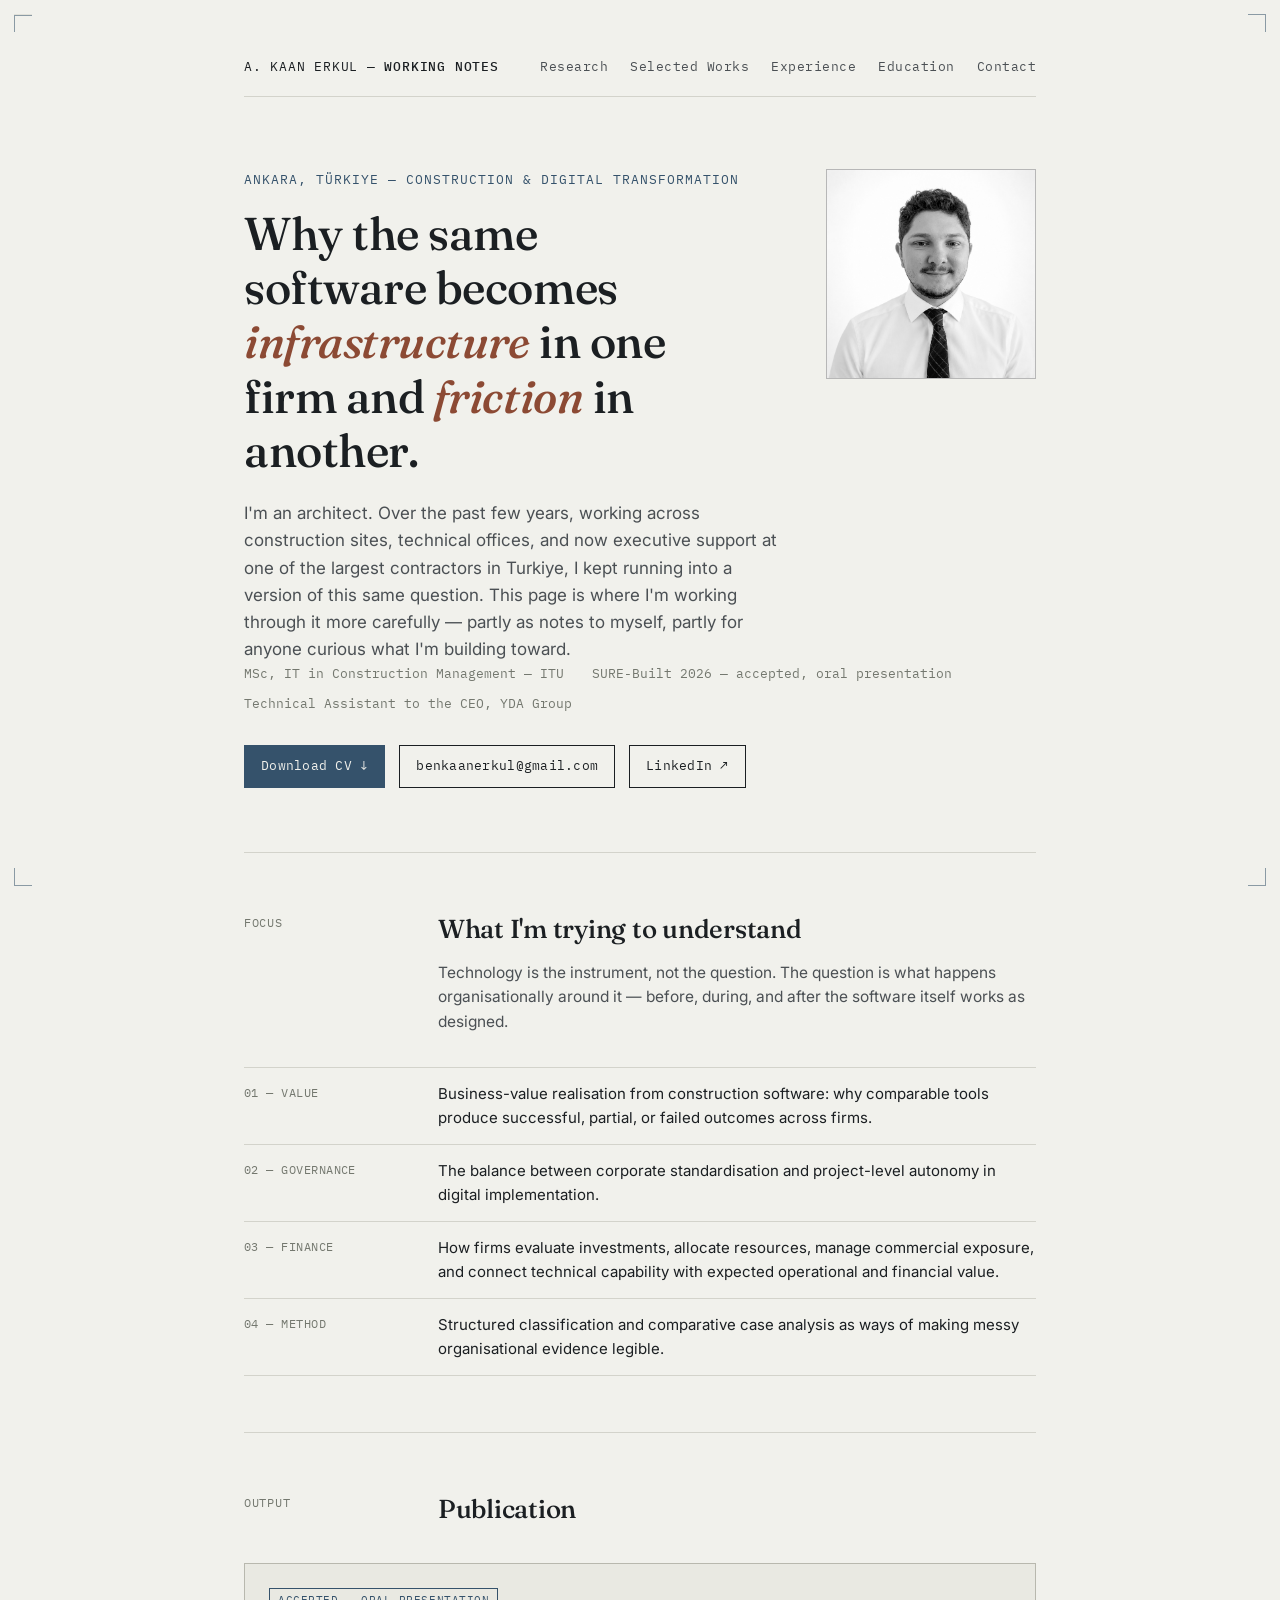
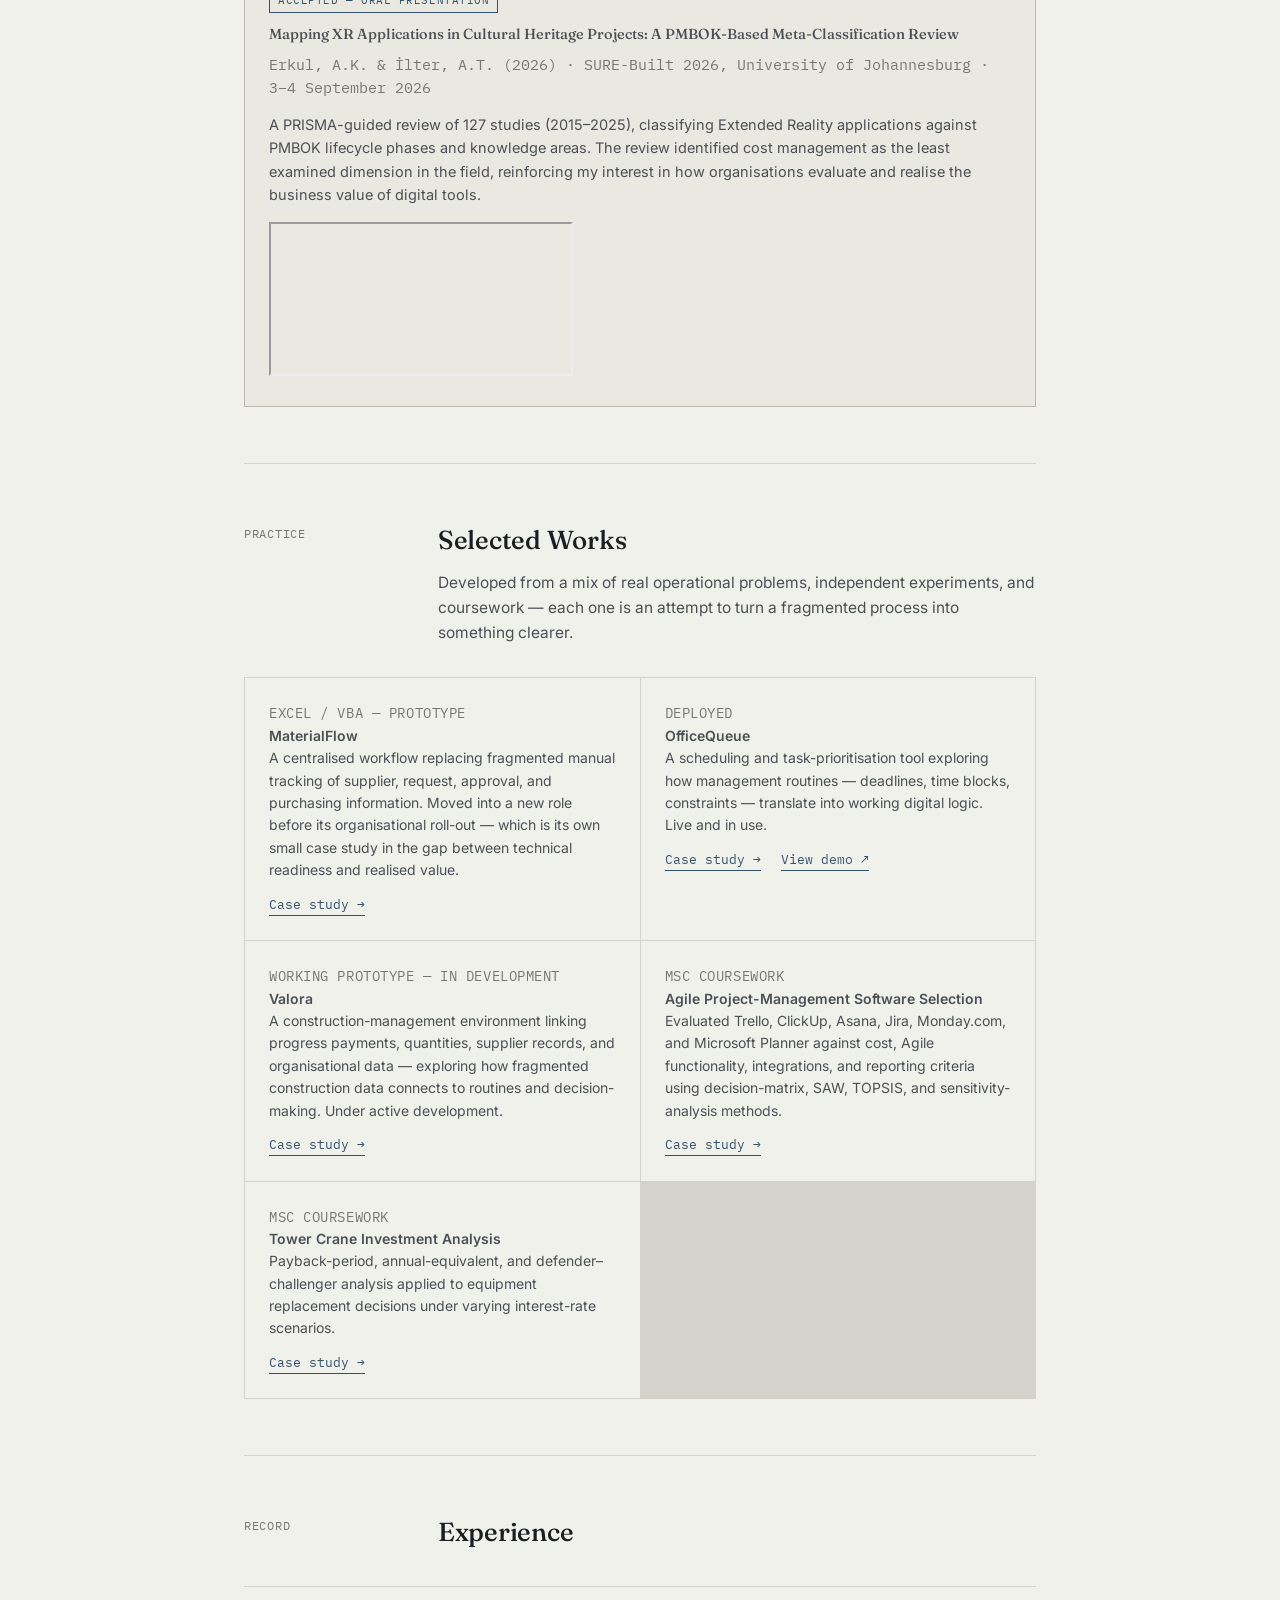
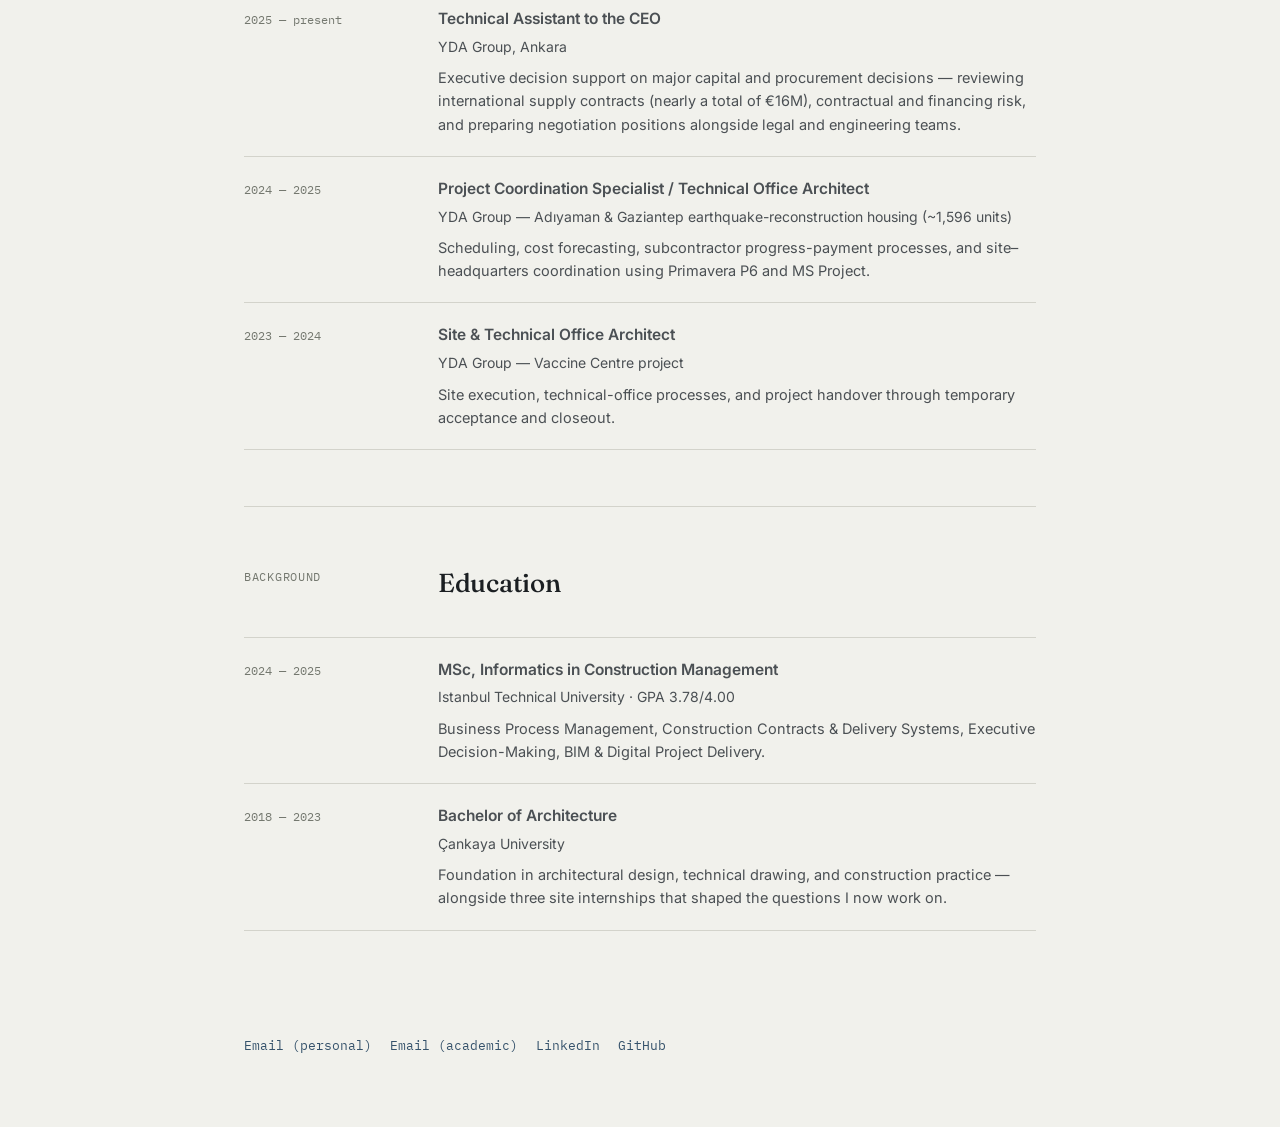
==== index.html @ caf98614 "Embed SURE-Built presentation video" ====
<!DOCTYPE html>
<html lang="en">
<head>
<meta charset="UTF-8">
<meta name="viewport" content="width=device-width, initial-scale=1.0">
<title>Alp Kaan Erkul — Construction Systems, Research &amp; Digital Work</title>
<meta name="description" content="Architect and construction-management professional exploring how digital tools become embedded in organisational practice and create business value.">
<link rel="preconnect" href="https://fonts.googleapis.com">
<link rel="preconnect" href="https://fonts.gstatic.com" crossorigin>
<link href="https://fonts.googleapis.com/css2?family=Fraunces:opsz,wght@9..144,400;9..144,500;9..144,600&family=Inter:wght@400;500;600&family=IBM+Plex+Mono:wght@400;500&display=swap" rel="stylesheet">
<link rel="stylesheet" href="style.css">
</head>
<body>

<div class="reg tl" aria-hidden="true"></div>
<div class="reg tr" aria-hidden="true"></div>
<div class="reg bl" aria-hidden="true"></div>
<div class="reg br" aria-hidden="true"></div>

<div class="sheet">

  <header class="masthead">
    <div class="masthead-row">
      <div class="wordmark">A. KAAN ERKUL <strong>— WORKING NOTES</strong></div>
      <nav class="top-nav" aria-label="Section navigation">
        <a href="#research">Research</a>
        <a href="#work">Selected Works</a>
        <a href="#experience">Experience</a>
        <a href="#education">Education</a>
        <a href="#contact">Contact</a>
      </nav>
    </div>
  </header>

  <section class="hero" aria-label="Introduction">
    <div class="hero-grid">
      <div class="hero-text">
        <p class="eyebrow">Ankara, Türkiye — Construction &amp; Digital Transformation</p>
        <h1 class="thesis">Why the same software becomes <em>infrastructure</em> in one firm and <em>friction</em> in another.</h1>
        <p class="lede">
          I'm an architect. Over the past few years, working across construction sites, technical offices, and
          now executive support at one of the largest contractors in Turkiye, I kept running into a version of this same question. This
          page is where I'm working through it more carefully — partly as notes to myself, partly for anyone
          curious what I'm building toward.
        </p>
      </div>
      <figure class="hero-portrait">
        <img src="profile.jpg" alt="Alp Kaan Erkul" width="240" height="240">
      </figure>
    </div>
    <div class="hero-meta">
      <span>MSc, IT in Construction Management — ITU</span>
      <span>SURE-Built 2026 — accepted, oral presentation</span>
      <span>Technical Assistant to the CEO, YDA Group</span>
    </div>
    <div class="cta-row">
      <a class="btn primary" href="Erkul_AlpKaan_CV.pdf">Download CV ↓</a>
      <a class="btn" href="mailto:benkaanerkul@gmail.com" data-copy-email title="Click to copy email address">benkaanerkul@gmail.com</a>
      <a class="btn" href="https://www.linkedin.com/in/alpkaanerkul/" target="_blank" rel="noopener">LinkedIn ↗</a>
    </div>
  </section>

  <section id="research" aria-labelledby="research-h">
    <div class="section-head">
      <p class="section-label">Focus</p>
      <div>
        <h2 class="section-title" id="research-h">What I'm trying to understand</h2>
        <p class="section-intro">
          Technology is the instrument, not the question. The question is what happens organisationally
          around it — before, during, and after the software itself works as designed.
        </p>
      </div>
    </div>

    <ul class="interest-list">
      <li><span class="tag">01 — VALUE</span><span>Business-value realisation from construction software: why comparable tools produce successful, partial, or failed outcomes across firms.</span></li>
      <li><span class="tag">02 — GOVERNANCE</span><span>The balance between corporate standardisation and project-level autonomy in digital implementation.</span></li>
      <li><span class="tag">03 — FINANCE</span><span>How firms evaluate investments, allocate resources, manage commercial exposure, and connect technical capability with expected operational and financial value.</span></li>
      <li><span class="tag">04 — METHOD</span><span>Structured classification and comparative case analysis as ways of making messy organisational evidence legible.</span></li>
    </ul>
  </section>

  <section id="publications" aria-labelledby="pub-h">
    <div class="section-head">
      <p class="section-label">Output</p>
      <div>
        <h2 class="section-title" id="pub-h">Publication</h2>
      </div>
    </div>
    <div class="pub">
      <span class="pub-status">Accepted — oral presentation</span>
      <p class="pub-title">Mapping XR Applications in Cultural Heritage Projects: A PMBOK-Based Meta-Classification Review</p>
      <p class="pub-meta">Erkul, A.K. &amp; İlter, A.T. (2026) · SURE-Built 2026, University of Johannesburg · 3–4 September 2026</p>
      <p>
        A PRISMA-guided review of 127 studies (2015–2025), classifying Extended Reality applications against
        PMBOK lifecycle phases and knowledge areas. The review identified cost management as the least examined
        dimension in the field, reinforcing my interest in how organisations evaluate and realise the business
        value of digital tools.
      </p>
      <div class="presentation-video">
        <iframe
          src="https://www.youtube-nocookie.com/embed/f1YjAgT5O9Y"
          title="SURE-Built 2026 presentation"
          loading="lazy"
          referrerpolicy="strict-origin-when-cross-origin"
          allow="accelerometer; autoplay; clipboard-write; encrypted-media; gyroscope; picture-in-picture; web-share"
          allowfullscreen>
        </iframe>
      </div>
    </div>
  </section>

  <section id="work" aria-labelledby="work-h">
    <div class="section-head">
      <p class="section-label">Practice</p>
      <div>
        <h2 class="section-title" id="work-h">Selected Works</h2>
        <p class="section-intro">
          Developed from a mix of real operational problems, independent experiments, and coursework —
          each one is an attempt to turn a fragmented process into something clearer.
        </p>
      </div>
    </div>

    <div class="proj-grid">
      <div class="proj">
        <p class="proj-tag">Excel / VBA — prototype</p>
        <p class="proj-title">MaterialFlow</p>
        <p>A centralised workflow replacing fragmented manual tracking of supplier, request, approval, and
          purchasing information. Moved into a new role before its organisational roll-out — which is its own
          small case study in the gap between technical readiness and realised value.</p>
        <a class="proj-link" href="projects/materialflow.html">Case study &rarr;</a>
      </div>
      <div class="proj">
        <p class="proj-tag">Deployed</p>
        <p class="proj-title">OfficeQueue</p>
        <p>A scheduling and task-prioritisation tool exploring how management routines — deadlines, time
          blocks, constraints — translate into working digital logic. Live and in use.</p>
        <a class="proj-link" href="projects/officequeue.html">Case study &rarr;</a>
        <a class="proj-link" href="https://office-queue.vercel.app/demo" target="_blank" rel="noopener" style="margin-left:16px;">View demo ↗</a>
      </div>
      <div class="proj">
        <p class="proj-tag">Working prototype — in development</p>
        <p class="proj-title">Valora</p>
        <p>A construction-management environment linking progress payments, quantities, supplier records, and
          organisational data — exploring how fragmented construction data connects to routines and
          decision-making. Under active development.</p>
        <a class="proj-link" href="projects/valora.html">Case study &rarr;</a>
      </div>
      <div class="proj">
        <p class="proj-tag">MSc Coursework</p>
        <p class="proj-title">Agile Project-Management Software Selection</p>
        <p>Evaluated Trello, ClickUp, Asana, Jira, Monday.com, and Microsoft Planner against cost, Agile
          functionality, integrations, and reporting criteria using decision-matrix, SAW, TOPSIS, and
          sensitivity-analysis methods.</p>
        <a class="proj-link" href="projects/agile-software-selection.html">Case study &rarr;</a>
      </div>
      <div class="proj">
        <p class="proj-tag">MSc Coursework</p>
        <p class="proj-title">Tower Crane Investment Analysis</p>
        <p>Payback-period, annual-equivalent, and defender–challenger analysis applied to equipment
          replacement decisions under varying interest-rate scenarios.</p>
        <a class="proj-link" href="projects/tower-crane-investment.html">Case study &rarr;</a>
      </div>
    </div>
  </section>

  <section id="experience" aria-labelledby="exp-h">
    <div class="section-head">
      <p class="section-label">Record</p>
      <div>
        <h2 class="section-title" id="exp-h">Experience</h2>
      </div>
    </div>

    <div class="tl">
      <div class="tl-item">
        <div class="tl-date">2025 — present</div>
        <div>
          <p class="tl-role">Technical Assistant to the CEO</p>
          <p class="tl-org">YDA Group, Ankara</p>
          <p class="tl-desc">Executive decision support on major capital and procurement decisions — reviewing
            international supply contracts (nearly a total of €16M), contractual and financing risk, and preparing
            negotiation positions alongside legal and engineering teams.</p>
        </div>
      </div>
      <div class="tl-item">
        <div class="tl-date">2024 — 2025</div>
        <div>
          <p class="tl-role">Project Coordination Specialist / Technical Office Architect</p>
          <p class="tl-org">YDA Group — Adıyaman &amp; Gaziantep earthquake-reconstruction housing (~1,596 units)</p>
          <p class="tl-desc">Scheduling, cost forecasting, subcontractor progress-payment processes, and
            site–headquarters coordination using Primavera P6 and MS Project.</p>
        </div>
      </div>
      <div class="tl-item">
        <div class="tl-date">2023 — 2024</div>
        <div>
          <p class="tl-role">Site &amp; Technical Office Architect</p>
          <p class="tl-org">YDA Group — Vaccine Centre project</p>
          <p class="tl-desc">Site execution, technical-office processes, and project handover through temporary
            acceptance and closeout.</p>
        </div>
      </div>
    </div>
  </section>

  <section id="education" aria-labelledby="edu-h">
    <div class="section-head">
      <p class="section-label">Background</p>
      <div>
        <h2 class="section-title" id="edu-h">Education</h2>
      </div>
    </div>

    <div class="tl">
      <div class="tl-item">
        <div class="tl-date">2024 — 2025</div>
        <div>
          <p class="tl-role">MSc, Informatics in Construction Management</p>
          <p class="tl-org">Istanbul Technical University · GPA 3.78/4.00</p>
          <p class="tl-desc">Business Process Management, Construction Contracts &amp; Delivery Systems,
            Executive Decision-Making, BIM &amp; Digital Project Delivery.</p>
        </div>
      </div>
      <div class="tl-item">
        <div class="tl-date">2018 — 2023</div>
        <div>
          <p class="tl-role">Bachelor of Architecture</p>
          <p class="tl-org">Çankaya University</p>
          <p class="tl-desc">Foundation in architectural design, technical drawing, and construction
            practice — alongside three site internships that shaped the questions I now work on.</p>
        </div>
      </div>
    </div>
  </section>

  <footer id="contact">
    <div class="foot-row">
      <div class="foot-links">
        <a href="mailto:benkaanerkul@gmail.com" data-copy-email title="Click to copy email address">Email (personal)</a>
        <a href="mailto:erkul24@itu.edu.tr" data-copy-email title="Click to copy email address">Email (academic)</a>
        <a href="https://www.linkedin.com/in/alpkaanerkul/" target="_blank" rel="noopener">LinkedIn</a>
        <a href="https://github.com/alpkaanerkul" target="_blank" rel="noopener">GitHub</a>
      </div>
    </div>
  </footer>

</div>

<div class="toast" id="emailToast" role="status" aria-live="polite"></div>

<script>
  (function () {
    var toast = document.getElementById('emailToast');
    var hideTimer = null;

    function showToast(message) {
      toast.textContent = message;
      toast.classList.add('show');
      if (hideTimer) clearTimeout(hideTimer);
      hideTimer = setTimeout(function () {
        toast.classList.remove('show');
      }, 2200);
    }

    var links = document.querySelectorAll('a[data-copy-email]');
    links.forEach(function (link) {
      link.addEventListener('click', function (e) {
        var email = link.getAttribute('href').replace(/^mailto:/, '');
        if (navigator.clipboard && window.isSecureContext) {
          e.preventDefault();
          navigator.clipboard.writeText(email).then(function () {
            showToast('Copied — ' + email);
          }).catch(function () {
            window.location.href = link.getAttribute('href');
          });
        }
        // else: let the mailto: link behave normally (older browsers / non-HTTPS contexts)
      });
    });
  })();
</script>

</body>
</html>
---- style.css ----
:root{
    --paper:   #F1F1EC;
    --paper-2: #E9E9E2;
    --ink:     #1B1F22;
    --ink-70:  #4B5054;
    --steel:   #35526B;
    --steel-10: rgba(53,82,107,0.10);
    --rust:    #8C4A34;
    --muted:   #74786F;
    --line:    #D3D3CB;
    --line-strong: #B8B8AE;

    --serif: "Fraunces", Georgia, serif;
    --sans:  "Inter", -apple-system, BlinkMacSystemFont, "Segoe UI", sans-serif;
    --mono:  "IBM Plex Mono", ui-monospace, SFMono-Regular, Menlo, monospace;

    --max: 920px;
    --gutter: clamp(20px, 6vw, 64px);
  }

  *{ box-sizing:border-box; }
  html{ scroll-behavior:smooth; overflow-x:hidden; }
  @media (prefers-reduced-motion: reduce){
    html{ scroll-behavior:auto; }
    *{ animation-duration:0.01ms !important; animation-iteration-count:1 !important; transition-duration:0.01ms !important; }
  }

  body{
    margin:0;
    background:var(--paper);
    color:var(--ink);
    font-family:var(--sans);
    font-size:16px;
    line-height:1.6;
    -webkit-font-smoothing:antialiased;
    overflow-x:hidden;
  }

  a{ color:var(--steel); text-decoration-thickness:1px; text-underline-offset:3px; }
  a:hover{ color:var(--rust); }
  a:focus-visible, button:focus-visible{
    outline:2px solid var(--rust);
    outline-offset:3px;
    border-radius:2px;
  }

  ::selection{ background:var(--steel-10); color:var(--ink); }

  /* ---------- registration marks (signature element) ---------- */
  .reg{
    position:fixed;
    width:18px; height:18px;
    pointer-events:none;
    z-index:40;
    opacity:0.55;
  }
  .reg::before, .reg::after{
    content:"";
    position:absolute;
    background:var(--steel);
  }
  .reg::before{ width:100%; height:1px; top:0; left:0; }
  .reg::after{ width:1px; height:100%; top:0; left:0; }
  .reg.tl{ top:14px; left:14px; }
  .reg.tr{ top:14px; right:14px; }
  .reg.tr::before{ }
  .reg.tr{ transform:scaleX(-1); }
  .reg.bl{ bottom:14px; left:14px; transform:scaleY(-1); }
  .reg.br{ bottom:14px; right:14px; transform:scale(-1,-1); }
  @media (max-width:600px){ .reg{ display:none; } }

  /* ---------- shell ---------- */
  .sheet{
    max-width:var(--max);
    margin:0 auto;
    padding:0 var(--gutter);
  }

  header.masthead{
    padding-top:56px;
    padding-bottom:18px;
    border-bottom:1px solid var(--line);
  }
  .masthead-row{
    display:flex;
    justify-content:space-between;
    align-items:baseline;
    flex-wrap:wrap;
    gap:10px 24px;
  }
  .wordmark{
    font-family:var(--mono);
    font-size:13px;
    letter-spacing:0.06em;
    color:var(--ink);
  }
  .wordmark strong{ font-weight:500; }
  nav.top-nav{
    font-family:var(--mono);
    font-size:12.5px;
    letter-spacing:0.04em;
    display:flex;
    flex-wrap:wrap;
    row-gap:8px;
    gap:22px;
  }
  nav.top-nav a{ color:var(--ink-70); text-decoration:none; }
  nav.top-nav a:hover{ color:var(--rust); }
  @media (max-width:480px){
    .masthead-row{ gap:6px 0; }
    nav.top-nav{ gap:12px; row-gap:6px; font-size:11px; letter-spacing:0.02em; }
    .wordmark{ font-size:11.5px; }
  }
  @media (max-width:360px){
    nav.top-nav{ gap:9px; font-size:10px; }
    .wordmark{ font-size:10.5px; }
  }

  /* ---------- hero ---------- */
  .hero{
    padding:72px 0 64px;
    position:relative;
  }
  .hero-grid{
    display:grid;
    grid-template-columns:1fr auto;
    gap:44px;
    align-items:start;
  }
  .hero-text{ min-width:0; }
  .hero-portrait{
    margin:0;
    flex-shrink:0;
  }
  .hero-portrait img{
    display:block;
    width:210px;
    height:210px;
    object-fit:cover;
    border:1px solid var(--line-strong);
    filter:grayscale(100%);
    transition:filter 0.35s ease;
  }
  .hero-portrait img:hover{ filter:grayscale(0%); }
  @media (max-width:760px){
    .hero-grid{
      grid-template-columns:1fr;
      gap:28px;
    }
    .hero-portrait{ order:-1; }
    .hero-portrait img{ width:120px; height:120px; }
  }
  .eyebrow{
    font-family:var(--mono);
    font-size:12.5px;
    letter-spacing:0.08em;
    text-transform:uppercase;
    color:var(--steel);
    margin:0 0 18px;
  }
  h1.thesis{
    font-family:var(--serif);
    font-weight:500;
    font-size:clamp(30px, 4.4vw, 46px);
    line-height:1.18;
    letter-spacing:-0.01em;
    margin:0 0 22px;
    max-width:15ch;
  }
  .thesis em{
    font-style:italic;
    color:var(--rust);
  }
  .lede{
    font-size:17px;
    color:var(--ink-70);
    max-width:56ch;
    margin:0 0 30px;
  }
  .hero-meta{
    display:flex;
    flex-wrap:wrap;
    gap:10px 28px;
    font-family:var(--mono);
    font-size:12.5px;
    color:var(--muted);
  }
  .hero-meta span{ white-space:nowrap; }

  .cta-row{
    display:flex;
    flex-wrap:wrap;
    gap:14px;
    margin-top:32px;
  }
  .btn{
    font-family:var(--mono);
    font-size:13px;
    letter-spacing:0.02em;
    padding:10px 16px;
    border:1px solid var(--ink);
    color:var(--ink);
    text-decoration:none;
    display:inline-flex;
    align-items:center;
    gap:8px;
    background:transparent;
    transition:background 0.15s ease, color 0.15s ease, border-color 0.15s ease;
  }
  .btn:hover{ background:var(--ink); color:var(--paper); }
  .btn.primary{ background:var(--steel); color:var(--paper); border-color:var(--steel); }
  .btn.primary:hover{ background:var(--rust); border-color:var(--rust); color:var(--paper); }

  /* ---------- section scaffolding ---------- */
  section{
    padding:56px 0;
    border-bottom:1px solid var(--line);
  }
  section:last-of-type{ border-bottom:none; }

  .section-head{
    display:grid;
    grid-template-columns:170px 1fr;
    gap:24px;
    margin-bottom:32px;
  }
  .section-label{
    font-family:var(--mono);
    font-size:12px;
    letter-spacing:0.06em;
    text-transform:uppercase;
    color:var(--muted);
    padding-top:4px;
  }
  .section-title{
    font-family:var(--serif);
    font-weight:500;
    font-size:26px;
    margin:0;
    letter-spacing:-0.01em;
  }
  .section-intro{
    color:var(--ink-70);
    margin:10px 0 0;
    max-width:60ch;
    font-size:15.5px;
  }
  @media (max-width:640px){
    .section-head{ grid-template-columns:1fr; gap:6px; }
  }

  .body-col{
    display:grid;
    grid-template-columns:170px 1fr;
    gap:24px;
  }
  @media (max-width:640px){
    .body-col{ grid-template-columns:1fr; }
  }
  .spec-col{ }
  .content-col{ max-width:62ch; }

  p{ margin:0 0 16px; color:var(--ink-70); }
  p:last-child{ margin-bottom:0; }

  /* ---------- research interests ---------- */
  .interest-list{
    list-style:none;
    margin:0;
    padding:0;
    display:grid;
    gap:0;
    border-top:1px solid var(--line);
  }
  .interest-list li{
    display:grid;
    grid-template-columns:170px 1fr;
    gap:24px;
    padding:14px 0;
    border-bottom:1px solid var(--line);
    font-size:15px;
    color:var(--ink);
  }
  .interest-list li .tag{
    font-family:var(--mono);
    font-size:11.5px;
    color:var(--muted);
    letter-spacing:0.04em;
    padding-top:2px;
  }
  @media (max-width:640px){
    .interest-list li{ grid-template-columns:1fr; gap:4px; }
  }

  /* ---------- publication card ---------- */
  .pub{
    border:1px solid var(--line-strong);
    background:var(--paper-2);
    padding:22px 24px;
  }
  .pub-status{
    display:inline-block;
    font-family:var(--mono);
    font-size:11px;
    letter-spacing:0.05em;
    text-transform:uppercase;
    color:var(--steel);
    border:1px solid var(--steel);
    padding:3px 8px;
    margin-bottom:12px;
  }
  .pub-title{
    font-family:var(--serif);
    font-weight:500;
    font-size:19px;
    margin:0 0 8px;
    line-height:1.35;
  }
  .pub-meta{
    font-family:var(--mono);
    font-size:12px;
    color:var(--muted);
    margin-bottom:14px;
  }
  .pub p{ font-size:14.5px; }

  /* ---------- timeline ---------- */
  .tl{
    border-top:1px solid var(--line);
  }
  .tl-item{
    display:grid;
    grid-template-columns:170px 1fr;
    gap:24px;
    padding:20px 0;
    border-bottom:1px solid var(--line);
  }
  .tl-date{
    font-family:var(--mono);
    font-size:12px;
    color:var(--muted);
    padding-top:3px;
  }
  .tl-role{
    font-weight:600;
    font-size:15.5px;
    margin:0 0 4px;
  }
  .tl-org{
    font-size:14px;
    color:var(--ink-70);
    margin:0 0 8px;
  }
  .tl-desc{ font-size:14.5px; margin:0; }
  @media (max-width:640px){
    .tl-item{ grid-template-columns:1fr; gap:6px; }
  }

  /* ---------- project grid ---------- */
  .proj-grid{
    display:grid;
    grid-template-columns:1fr 1fr;
    gap:1px;
    background:var(--line);
    border:1px solid var(--line);
  }
  @media (max-width:700px){
    .proj-grid{ grid-template-columns:1fr; }
  }
  .proj{
    background:var(--paper);
    padding:24px;
  }
  .proj-tag{
    font-family:var(--mono);
    font-size:11px;
    color:var(--muted);
    letter-spacing:0.04em;
    text-transform:uppercase;
    margin-bottom:10px;
  }
  .proj-title{
    font-weight:600;
    font-size:15.5px;
    margin:0 0 8px;
  }
  .proj p{ font-size:14px; margin-bottom:0; }
  .proj-link{
    display:inline-block;
    margin-top:12px;
    font-family:var(--mono);
    font-size:12.5px;
    color:var(--steel);
    text-decoration:none;
    border-bottom:1px solid var(--steel);
    padding-bottom:1px;
  }
  .proj-link:hover{ color:var(--rust); border-color:var(--rust); }

  /* ---------- footer ---------- */
  footer{
    padding:48px 0 72px;
  }
  .foot-row{
    display:flex;
    justify-content:space-between;
    align-items:flex-end;
    flex-wrap:wrap;
    gap:20px;
  }
  .foot-note{
    font-family:var(--mono);
    font-size:12px;
    color:var(--muted);
    max-width:44ch;
  }
  .foot-links{
    display:flex;
    gap:18px;
    font-family:var(--mono);
    font-size:12.5px;
  }
  .foot-links a{ text-decoration:none; }
  .foot-links a:hover{ text-decoration:underline; }

  /* ---------- copy-email toast ---------- */
  .toast{
    position:fixed;
    left:50%;
    bottom:28px;
    transform:translate(-50%, 12px);
    background:var(--ink);
    color:var(--paper);
    font-family:var(--mono);
    font-size:12.5px;
    letter-spacing:0.02em;
    padding:10px 16px;
    border-radius:2px;
    opacity:0;
    pointer-events:none;
    transition:opacity 0.18s ease, transform 0.18s ease;
    z-index:60;
    white-space:nowrap;
  }
  .toast::before{
    content:"✓ ";
    color:#8FBF9F;
  }
  .toast.show{
    opacity:1;
    transform:translate(-50%, 0);
  }
  @media (max-width:480px){
    .toast{ font-size:11.5px; padding:9px 14px; max-width:88vw; white-space:normal; text-align:center; }
  }

  /* ================= CASE STUDY PAGES ================= */
  .back-link{
    display:inline-flex;
    align-items:center;
    gap:6px;
    font-family:var(--mono);
    font-size:12.5px;
    color:var(--ink-70);
    text-decoration:none;
    margin-bottom:28px;
  }
  .back-link:hover{ color:var(--rust); }

  .case-eyebrow{
    font-family:var(--mono);
    font-size:12.5px;
    letter-spacing:0.08em;
    text-transform:uppercase;
    color:var(--steel);
    margin:0 0 14px;
  }
  h1.case-title{
    font-family:var(--serif);
    font-weight:500;
    font-size:clamp(28px, 4.4vw, 42px);
    line-height:1.16;
    letter-spacing:-0.01em;
    margin:0 0 16px;
    max-width:18ch;
  }
  .case-tagline{
    font-size:17px;
    color:var(--ink-70);
    max-width:58ch;
    margin:0 0 32px;
  }

  .meta-grid{
    display:grid;
    grid-template-columns:repeat(2, minmax(0,1fr));
    gap:0;
    border-top:1px solid var(--line);
    border-left:1px solid var(--line);
    margin-bottom:48px;
  }
  .meta-cell{
    padding:16px 20px;
    border-right:1px solid var(--line);
    border-bottom:1px solid var(--line);
  }
  .meta-cell .k{
    font-family:var(--mono);
    font-size:11px;
    letter-spacing:0.06em;
    text-transform:uppercase;
    color:var(--muted);
    margin:0 0 6px;
  }
  .meta-cell .v{
    font-size:14.5px;
    color:var(--ink);
    margin:0;
    line-height:1.5;
  }
  @media (max-width:640px){
    .meta-grid{ grid-template-columns:1fr; }
  }

  .case-section{
    padding:36px 0;
    border-bottom:1px solid var(--line);
  }
  .case-section:last-of-type{ border-bottom:none; }
  .case-section h2{
    font-family:var(--serif);
    font-weight:500;
    font-size:22px;
    letter-spacing:-0.01em;
    margin:0 0 16px;
  }
  .case-section h3{
    font-family:var(--sans);
    font-weight:600;
    font-size:15.5px;
    margin:22px 0 8px;
  }
  .case-section p{
    color:var(--ink-70);
    font-size:15px;
    max-width:68ch;
    margin:0 0 14px;
  }
  .case-section ul{
    margin:0 0 16px;
    padding-left:20px;
    max-width:66ch;
  }
  .case-section ul li{
    color:var(--ink-70);
    font-size:14.5px;
    margin-bottom:6px;
  }
  .case-num{
    font-family:var(--mono);
    font-size:12px;
    color:var(--muted);
    letter-spacing:0.04em;
  }

  .pull{
    font-family:var(--serif);
    font-style:italic;
    font-size:19px;
    color:var(--ink);
    border-left:2px solid var(--rust);
    padding:2px 0 2px 20px;
    margin:20px 0;
    max-width:56ch;
  }

  .workflow{
    font-family:var(--mono);
    font-size:13px;
    color:var(--ink-70);
    line-height:2.1;
    background:var(--paper-2);
    border:1px solid var(--line-strong);
    padding:20px 24px;
    margin:0 0 16px;
    white-space:pre-wrap;
  }

  .diagram{
    font-family:var(--mono);
    font-size:12.5px;
    color:var(--ink-70);
    line-height:1.7;
    background:var(--paper-2);
    border:1px solid var(--line-strong);
    padding:18px 22px;
    margin:0 0 16px;
    white-space:pre;
    overflow-x:auto;
  }

  .status-box{
    border:1px solid var(--line-strong);
    background:var(--paper-2);
    padding:20px 24px;
    margin-top:8px;
  }
  .status-box .tag{
    display:inline-block;
    font-family:var(--mono);
    font-size:11px;
    letter-spacing:0.05em;
    text-transform:uppercase;
    color:var(--steel);
    border:1px solid var(--steel);
    padding:3px 8px;
    margin-bottom:12px;
  }

  .case-nav{
    display:flex;
    justify-content:space-between;
    align-items:center;
    padding:40px 0 0;
    margin-top:8px;
  }
  .case-nav a{
    font-family:var(--mono);
    font-size:12.5px;
    color:var(--ink-70);
    text-decoration:none;
  }
  .case-nav a:hover{ color:var(--rust); }
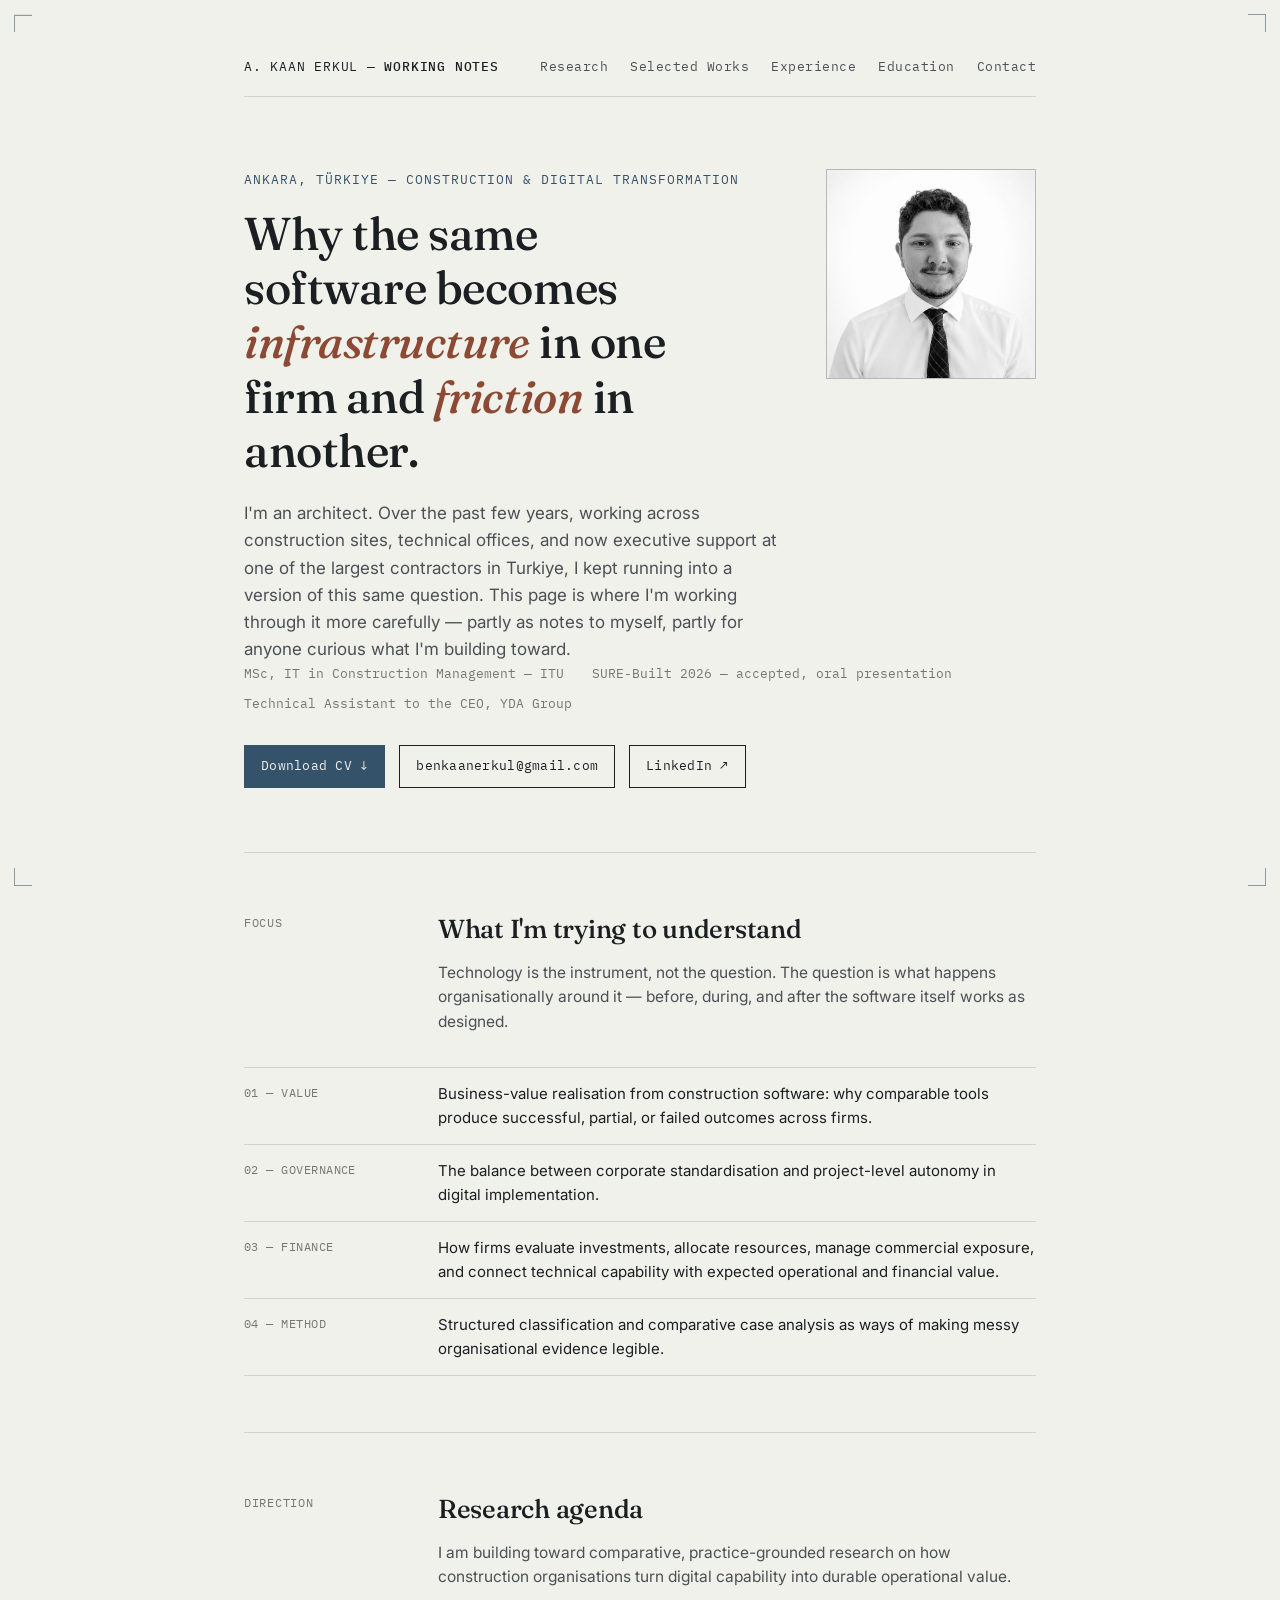
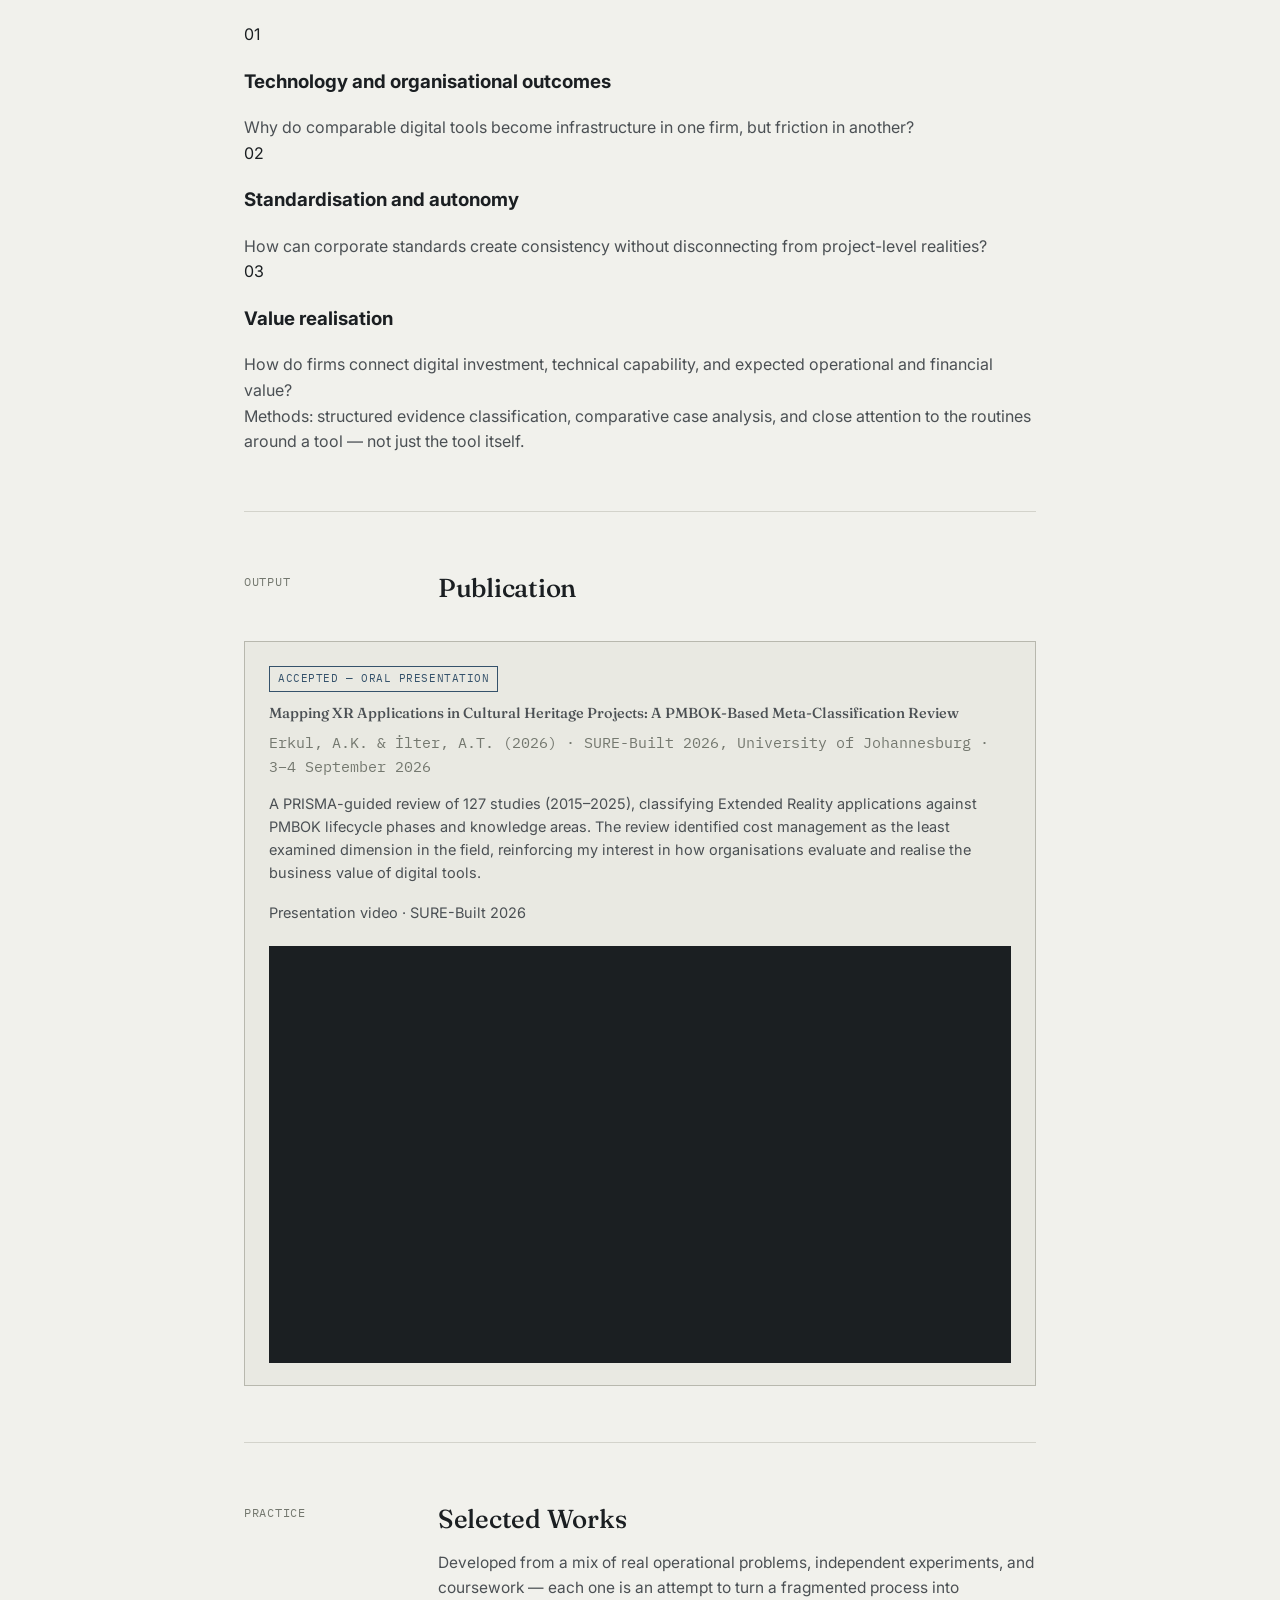
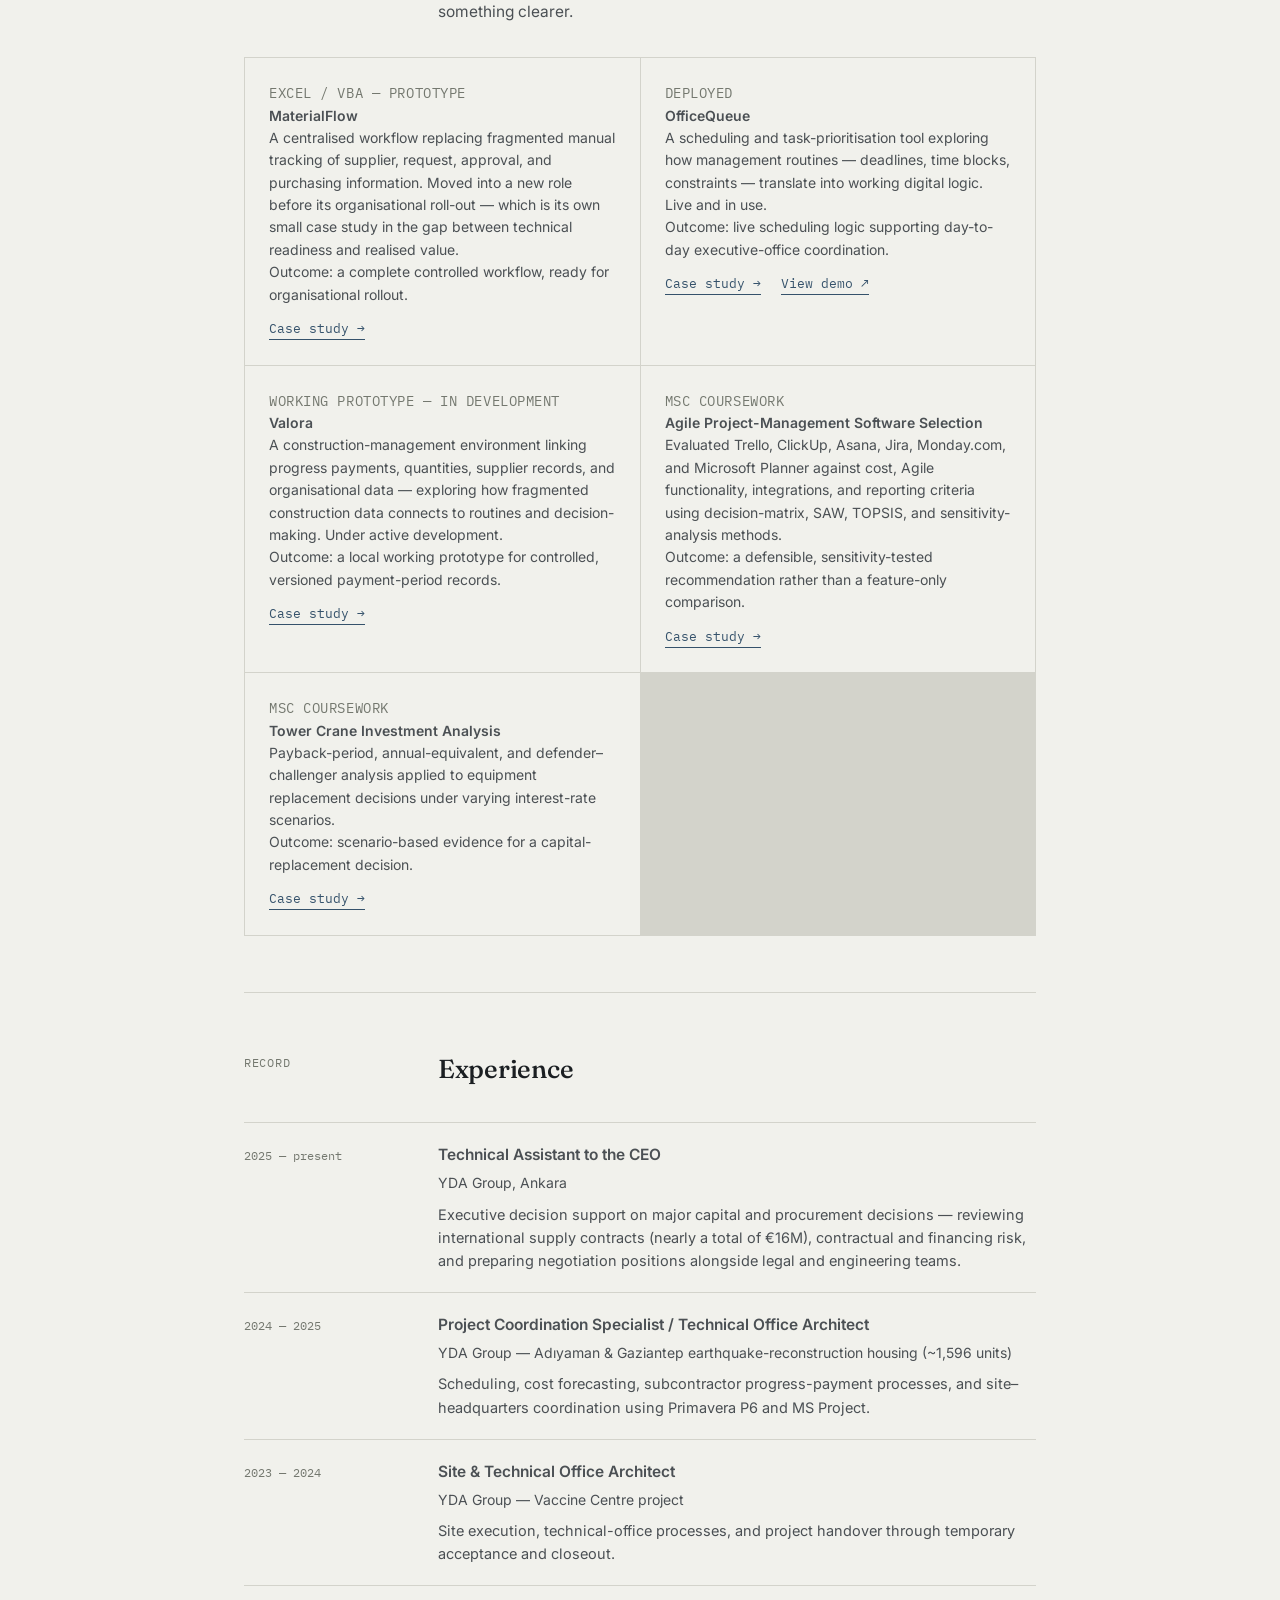
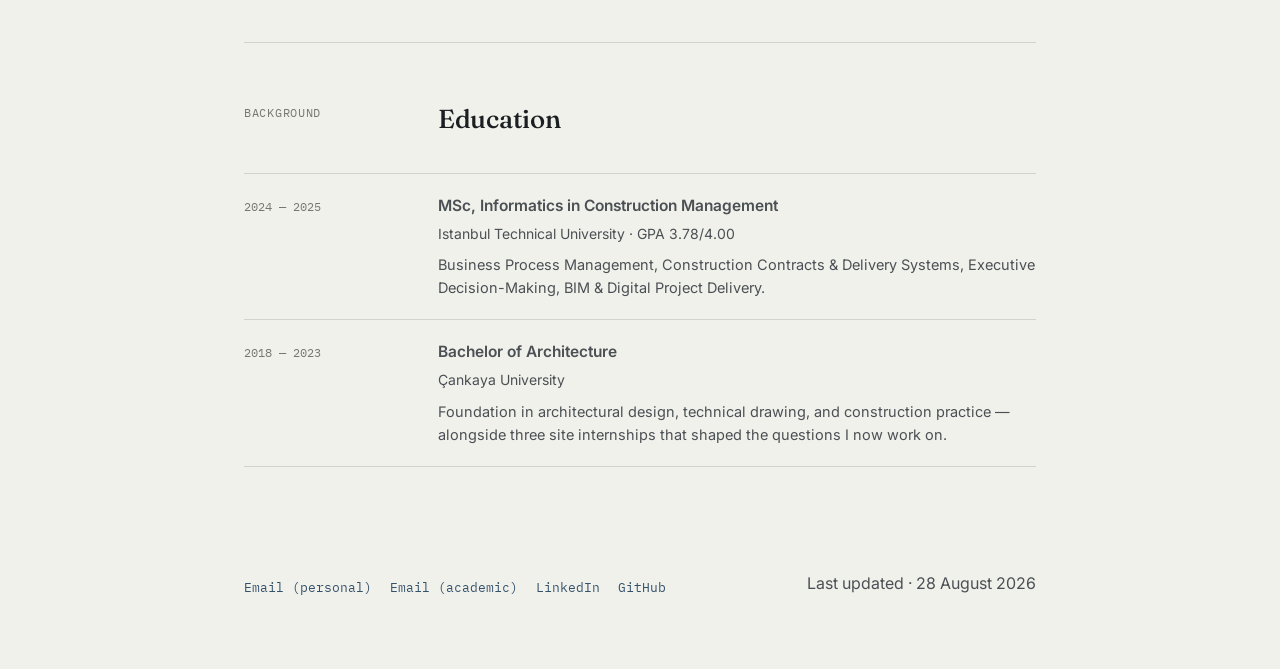
==== commit 1e964362: "Strengthen research and project presentation" ====
--- a/index.html
+++ b/index.html
@@ -5,6 +5,14 @@
 <meta name="viewport" content="width=device-width, initial-scale=1.0">
 <title>Alp Kaan Erkul — Construction Systems, Research &amp; Digital Work</title>
 <meta name="description" content="Architect and construction-management professional exploring how digital tools become embedded in organisational practice and create business value.">
+<link rel="canonical" href="https://alpkaanerkul.github.io/">
+<link rel="icon" href="favicon.svg" type="image/svg+xml">
+<meta property="og:type" content="website">
+<meta property="og:title" content="Alp Kaan Erkul — Construction Systems, Research &amp; Digital Work">
+<meta property="og:description" content="Construction systems, research, and digital work by Alp Kaan Erkul.">
+<meta property="og:url" content="https://alpkaanerkul.github.io/">
+<meta property="og:image" content="https://alpkaanerkul.github.io/profile.jpg">
+<meta name="twitter:card" content="summary">
 <link rel="preconnect" href="https://fonts.googleapis.com">
 <link rel="preconnect" href="https://fonts.gstatic.com" crossorigin>
 <link href="https://fonts.googleapis.com/css2?family=Fraunces:opsz,wght@9..144,400;9..144,500;9..144,600&family=Inter:wght@400;500;600&family=IBM+Plex+Mono:wght@400;500&display=swap" rel="stylesheet">
@@ -80,6 +88,34 @@
     </ul>
   </section>
 
+  <section id="research-agenda" aria-labelledby="agenda-h">
+    <div class="section-head">
+      <p class="section-label">Direction</p>
+      <div>
+        <h2 class="section-title" id="agenda-h">Research agenda</h2>
+        <p class="section-intro">I am building toward comparative, practice-grounded research on how construction organisations turn digital capability into durable operational value.</p>
+      </div>
+    </div>
+    <div class="agenda-grid">
+      <article class="agenda-item">
+        <span class="agenda-num">01</span>
+        <h3>Technology and organisational outcomes</h3>
+        <p>Why do comparable digital tools become infrastructure in one firm, but friction in another?</p>
+      </article>
+      <article class="agenda-item">
+        <span class="agenda-num">02</span>
+        <h3>Standardisation and autonomy</h3>
+        <p>How can corporate standards create consistency without disconnecting from project-level realities?</p>
+      </article>
+      <article class="agenda-item">
+        <span class="agenda-num">03</span>
+        <h3>Value realisation</h3>
+        <p>How do firms connect digital investment, technical capability, and expected operational and financial value?</p>
+      </article>
+    </div>
+    <p class="agenda-methods"><span>Methods:</span> structured evidence classification, comparative case analysis, and close attention to the routines around a tool — not just the tool itself.</p>
+  </section>
+
   <section id="publications" aria-labelledby="pub-h">
     <div class="section-head">
       <p class="section-label">Output</p>
@@ -97,6 +133,7 @@
         dimension in the field, reinforcing my interest in how organisations evaluate and realise the business
         value of digital tools.
       </p>
+      <p class="video-label">Presentation video · SURE-Built 2026</p>
       <div class="presentation-video">
         <iframe
           src="https://www.youtube-nocookie.com/embed/f1YjAgT5O9Y"
@@ -129,6 +166,7 @@
         <p>A centralised workflow replacing fragmented manual tracking of supplier, request, approval, and
           purchasing information. Moved into a new role before its organisational roll-out — which is its own
           small case study in the gap between technical readiness and realised value.</p>
+        <p class="proj-impact"><span>Outcome:</span> a complete controlled workflow, ready for organisational rollout.</p>
         <a class="proj-link" href="projects/materialflow.html">Case study &rarr;</a>
       </div>
       <div class="proj">
@@ -136,6 +174,7 @@
         <p class="proj-title">OfficeQueue</p>
         <p>A scheduling and task-prioritisation tool exploring how management routines — deadlines, time
           blocks, constraints — translate into working digital logic. Live and in use.</p>
+        <p class="proj-impact"><span>Outcome:</span> live scheduling logic supporting day-to-day executive-office coordination.</p>
         <a class="proj-link" href="projects/officequeue.html">Case study &rarr;</a>
         <a class="proj-link" href="https://office-queue.vercel.app/demo" target="_blank" rel="noopener" style="margin-left:16px;">View demo ↗</a>
       </div>
@@ -145,6 +184,7 @@
         <p>A construction-management environment linking progress payments, quantities, supplier records, and
           organisational data — exploring how fragmented construction data connects to routines and
           decision-making. Under active development.</p>
+        <p class="proj-impact"><span>Outcome:</span> a local working prototype for controlled, versioned payment-period records.</p>
         <a class="proj-link" href="projects/valora.html">Case study &rarr;</a>
       </div>
       <div class="proj">
@@ -153,6 +193,7 @@
         <p>Evaluated Trello, ClickUp, Asana, Jira, Monday.com, and Microsoft Planner against cost, Agile
           functionality, integrations, and reporting criteria using decision-matrix, SAW, TOPSIS, and
           sensitivity-analysis methods.</p>
+        <p class="proj-impact"><span>Outcome:</span> a defensible, sensitivity-tested recommendation rather than a feature-only comparison.</p>
         <a class="proj-link" href="projects/agile-software-selection.html">Case study &rarr;</a>
       </div>
       <div class="proj">
@@ -160,6 +201,7 @@
         <p class="proj-title">Tower Crane Investment Analysis</p>
         <p>Payback-period, annual-equivalent, and defender–challenger analysis applied to equipment
           replacement decisions under varying interest-rate scenarios.</p>
+        <p class="proj-impact"><span>Outcome:</span> scenario-based evidence for a capital-replacement decision.</p>
         <a class="proj-link" href="projects/tower-crane-investment.html">Case study &rarr;</a>
       </div>
     </div>
@@ -243,6 +285,7 @@
         <a href="https://www.linkedin.com/in/alpkaanerkul/" target="_blank" rel="noopener">LinkedIn</a>
         <a href="https://github.com/alpkaanerkul" target="_blank" rel="noopener">GitHub</a>
       </div>
+      <p class="site-updated">Last updated · 28 August 2026</p>
     </div>
   </footer>
 
--- a/style.css
+++ b/style.css
@@ -323,6 +323,18 @@
     margin-bottom:14px;
   }
   .pub p{ font-size:14.5px; }
+  .presentation-video{
+    aspect-ratio:16 / 9;
+    margin-top:22px;
+    overflow:hidden;
+    background:var(--ink);
+  }
+  .presentation-video iframe{
+    display:block;
+    width:100%;
+    height:100%;
+    border:0;
+  }
 
   /* ---------- timeline ---------- */
   .tl{
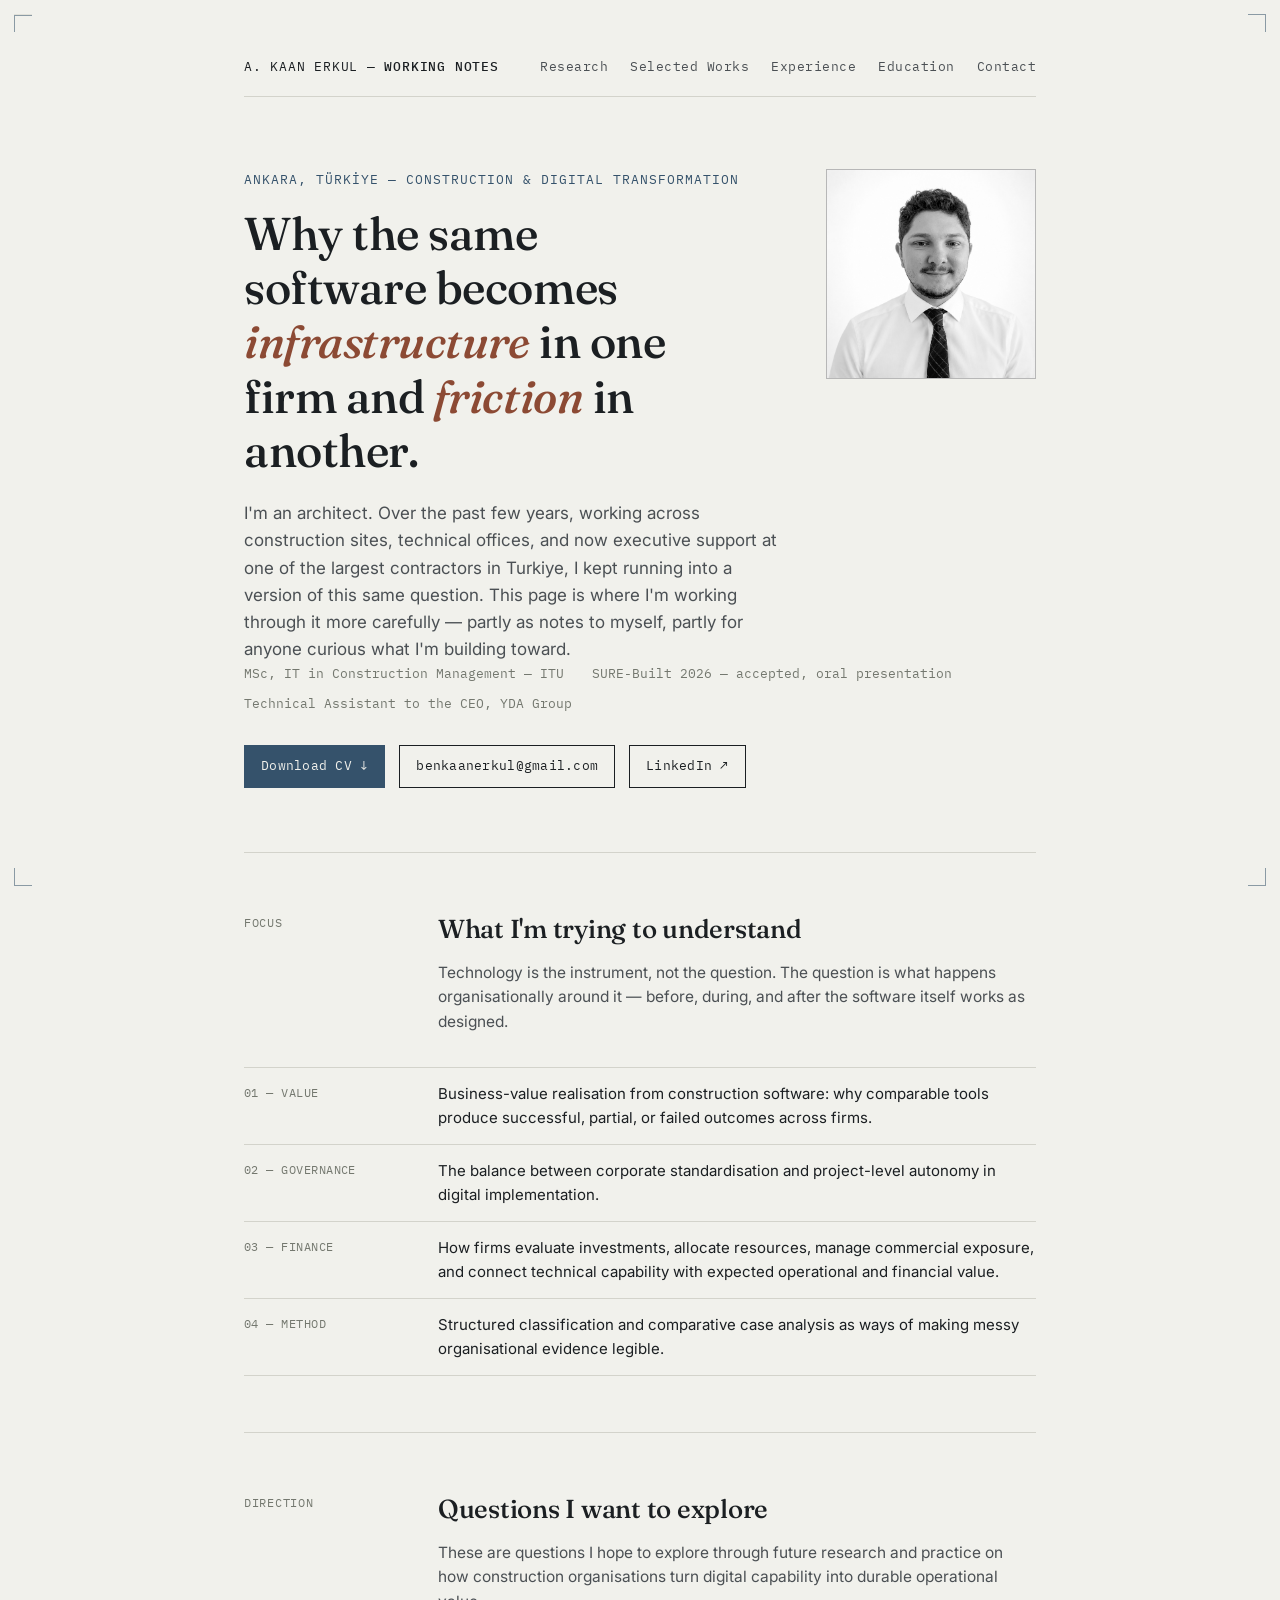
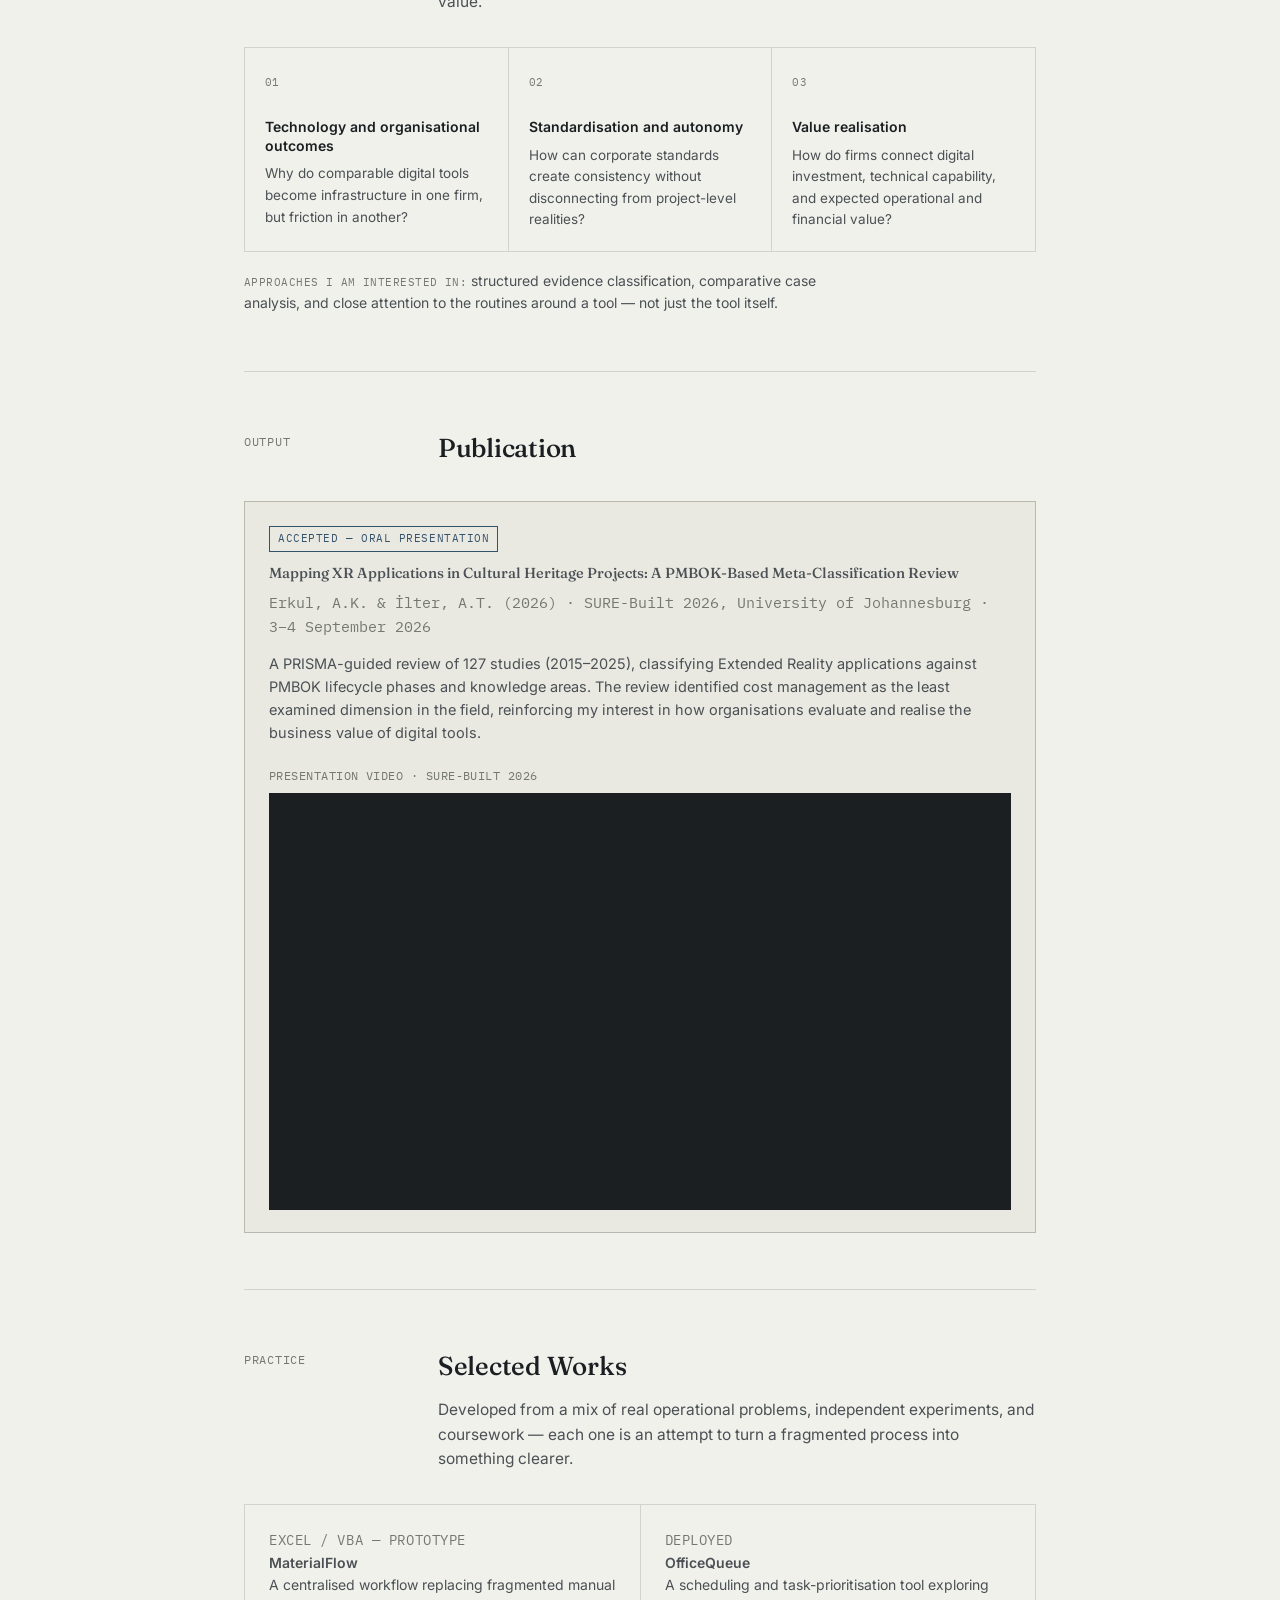
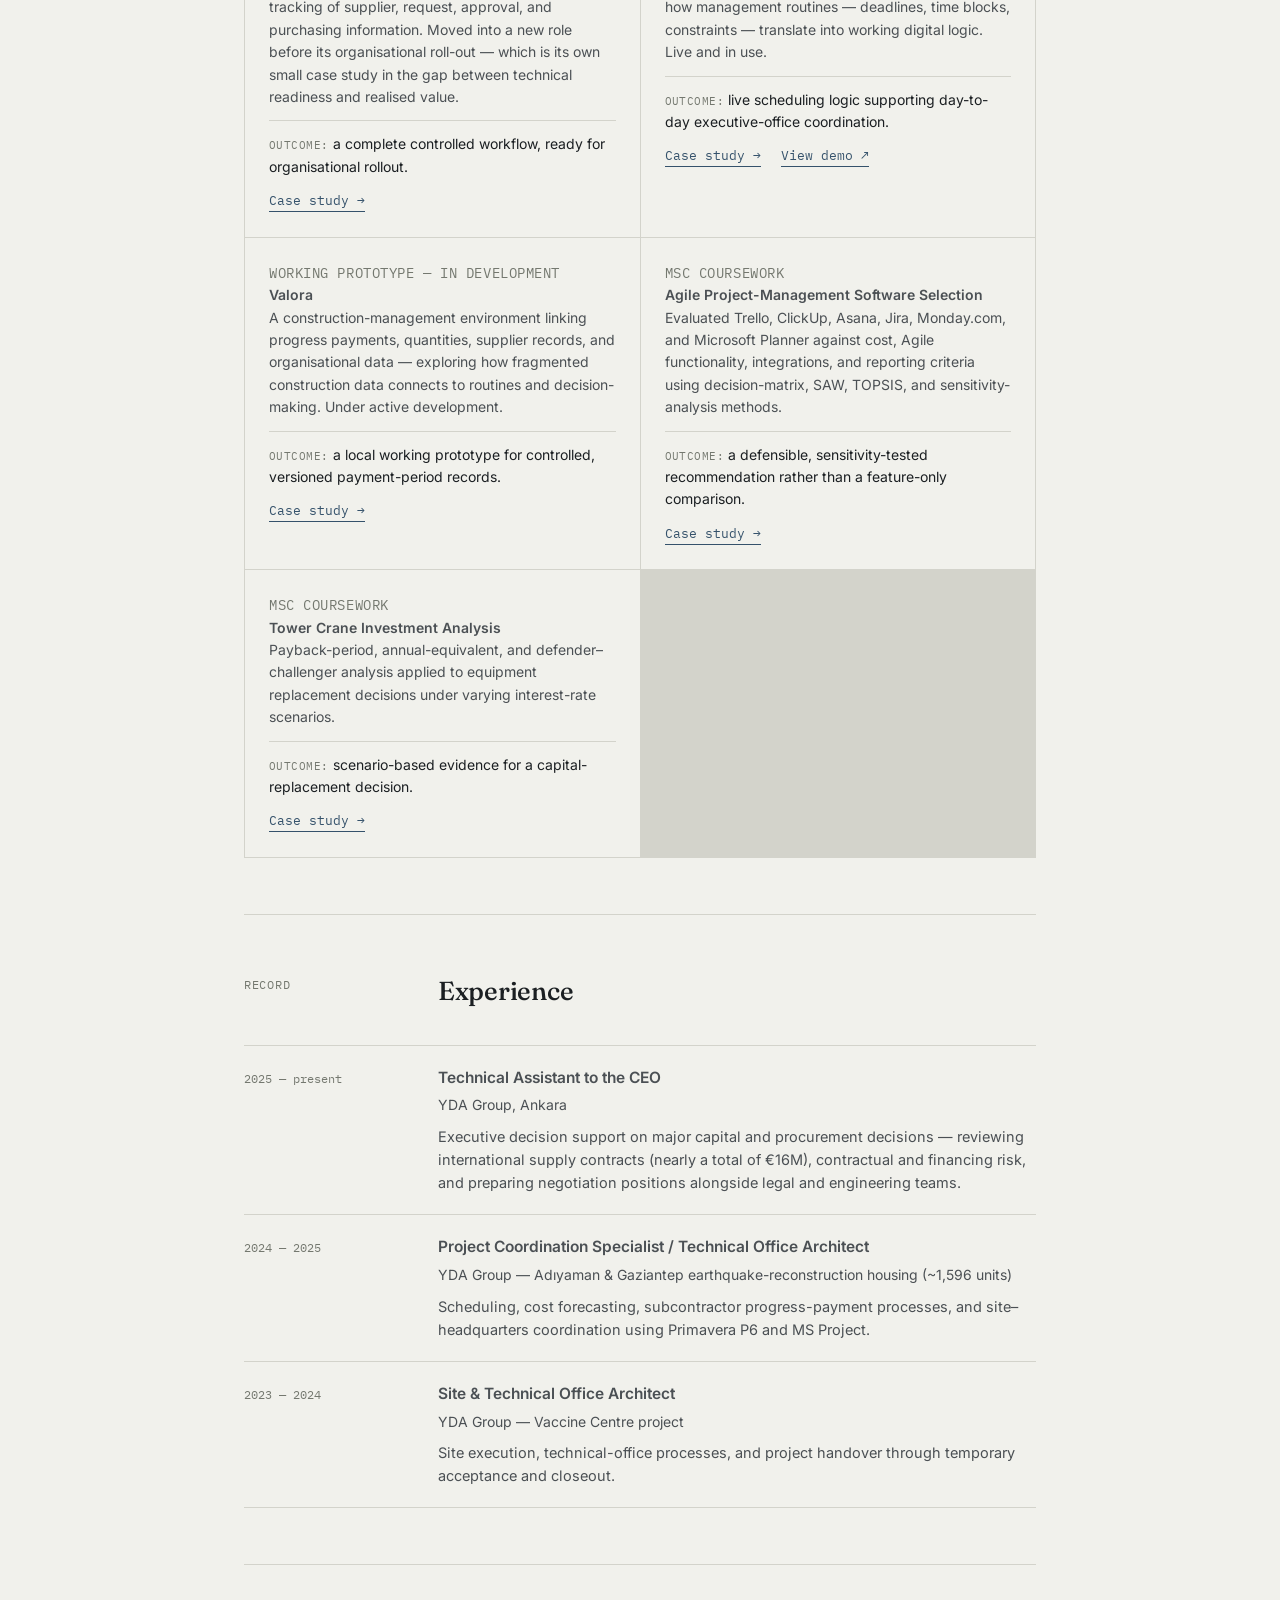
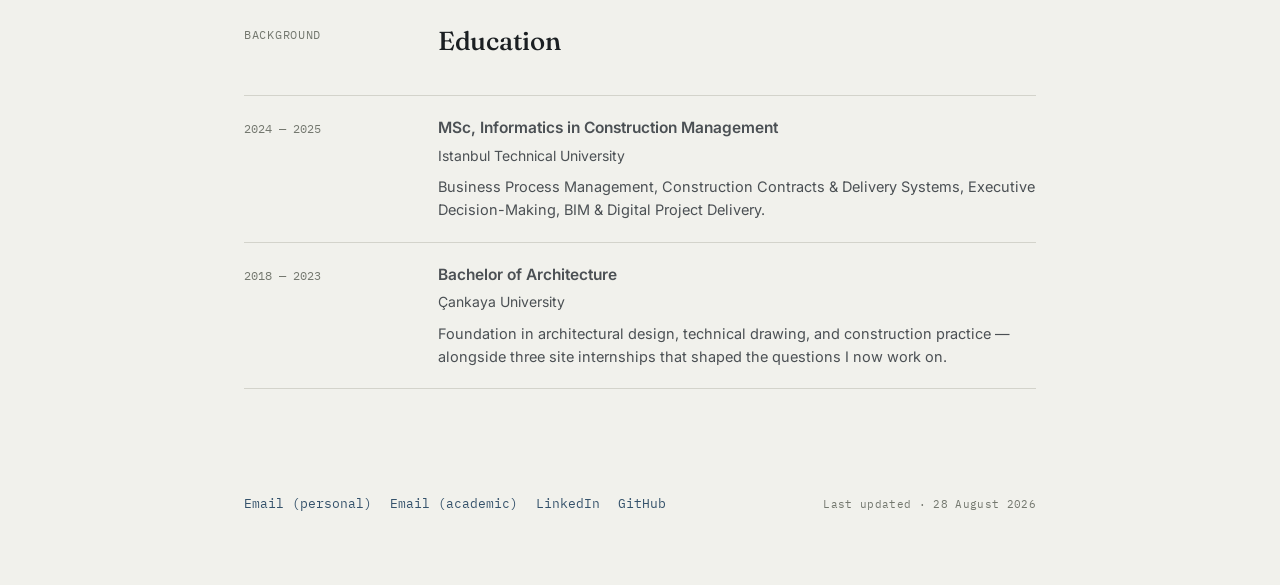
==== commit 1730f0ab: "Refine education and research wording" ====
--- a/index.html
+++ b/index.html
@@ -43,7 +43,7 @@
   <section class="hero" aria-label="Introduction">
     <div class="hero-grid">
       <div class="hero-text">
-        <p class="eyebrow">Ankara, Türkiye — Construction &amp; Digital Transformation</p>
+        <p class="eyebrow">Ankara, <span lang="tr">Türkiye</span> — Construction &amp; Digital Transformation</p>
         <h1 class="thesis">Why the same software becomes <em>infrastructure</em> in one firm and <em>friction</em> in another.</h1>
         <p class="lede">
           I'm an architect. Over the past few years, working across construction sites, technical offices, and
@@ -92,8 +92,8 @@
     <div class="section-head">
       <p class="section-label">Direction</p>
       <div>
-        <h2 class="section-title" id="agenda-h">Research agenda</h2>
-        <p class="section-intro">I am building toward comparative, practice-grounded research on how construction organisations turn digital capability into durable operational value.</p>
+        <h2 class="section-title" id="agenda-h">Questions I want to explore</h2>
+        <p class="section-intro">These are questions I hope to explore through future research and practice on how construction organisations turn digital capability into durable operational value.</p>
       </div>
     </div>
     <div class="agenda-grid">
@@ -113,7 +113,7 @@
         <p>How do firms connect digital investment, technical capability, and expected operational and financial value?</p>
       </article>
     </div>
-    <p class="agenda-methods"><span>Methods:</span> structured evidence classification, comparative case analysis, and close attention to the routines around a tool — not just the tool itself.</p>
+    <p class="agenda-methods"><span>Approaches I am interested in:</span> structured evidence classification, comparative case analysis, and close attention to the routines around a tool — not just the tool itself.</p>
   </section>
 
   <section id="publications" aria-labelledby="pub-h">
@@ -260,7 +260,7 @@
         <div class="tl-date">2024 — 2025</div>
         <div>
           <p class="tl-role">MSc, Informatics in Construction Management</p>
-          <p class="tl-org">Istanbul Technical University · GPA 3.78/4.00</p>
+          <p class="tl-org">Istanbul Technical University</p>
           <p class="tl-desc">Business Process Management, Construction Contracts &amp; Delivery Systems,
             Executive Decision-Making, BIM &amp; Digital Project Delivery.</p>
         </div>
--- a/style.css
+++ b/style.css
@@ -323,9 +323,17 @@
     margin-bottom:14px;
   }
   .pub p{ font-size:14.5px; }
+  .video-label{
+    margin:22px 0 0;
+    font-family:var(--mono);
+    font-size:11.5px !important;
+    letter-spacing:0.04em;
+    text-transform:uppercase;
+    color:var(--muted);
+  }
   .presentation-video{
     aspect-ratio:16 / 9;
-    margin-top:22px;
+    margin-top:8px;
     overflow:hidden;
     background:var(--ink);
   }
@@ -336,6 +344,51 @@
     border:0;
   }
 
+  /* ---------- research agenda ---------- */
+  .agenda-grid{
+    display:grid;
+    grid-template-columns:repeat(3, 1fr);
+    border-top:1px solid var(--line);
+    border-left:1px solid var(--line);
+  }
+  .agenda-item{
+    min-height:190px;
+    padding:20px;
+    border-right:1px solid var(--line);
+    border-bottom:1px solid var(--line);
+  }
+  .agenda-num{
+    font-family:var(--mono);
+    font-size:11px;
+    color:var(--muted);
+    letter-spacing:0.04em;
+  }
+  .agenda-item h3{
+    margin:24px 0 8px;
+    font-size:14px;
+    line-height:1.35;
+    font-weight:600;
+  }
+  .agenda-item p{ font-size:13.5px; }
+  .agenda-methods{
+    max-width:70ch;
+    margin:18px 0 0;
+    font-size:14px;
+  }
+  .agenda-methods span,
+  .proj-impact span{
+    font-family:var(--mono);
+    font-size:11px;
+    letter-spacing:0.04em;
+    text-transform:uppercase;
+    color:var(--muted);
+  }
+  @media (max-width:700px){
+    .agenda-grid{ grid-template-columns:1fr; }
+    .agenda-item{ min-height:0; }
+    .agenda-item h3{ margin-top:14px; }
+  }
+
   /* ---------- timeline ---------- */
   .tl{
     border-top:1px solid var(--line);
@@ -397,6 +450,12 @@
     margin:0 0 8px;
   }
   .proj p{ font-size:14px; margin-bottom:0; }
+  .proj-impact{
+    padding-top:12px;
+    margin-top:12px !important;
+    border-top:1px solid var(--line);
+    color:var(--ink) !important;
+  }
   .proj-link{
     display:inline-block;
     margin-top:12px;
@@ -425,6 +484,13 @@
     font-size:12px;
     color:var(--muted);
     max-width:44ch;
+  }
+  .site-updated{
+    margin:0;
+    font-family:var(--mono);
+    font-size:11px;
+    color:var(--muted);
+    letter-spacing:0.03em;
   }
   .foot-links{
     display:flex;
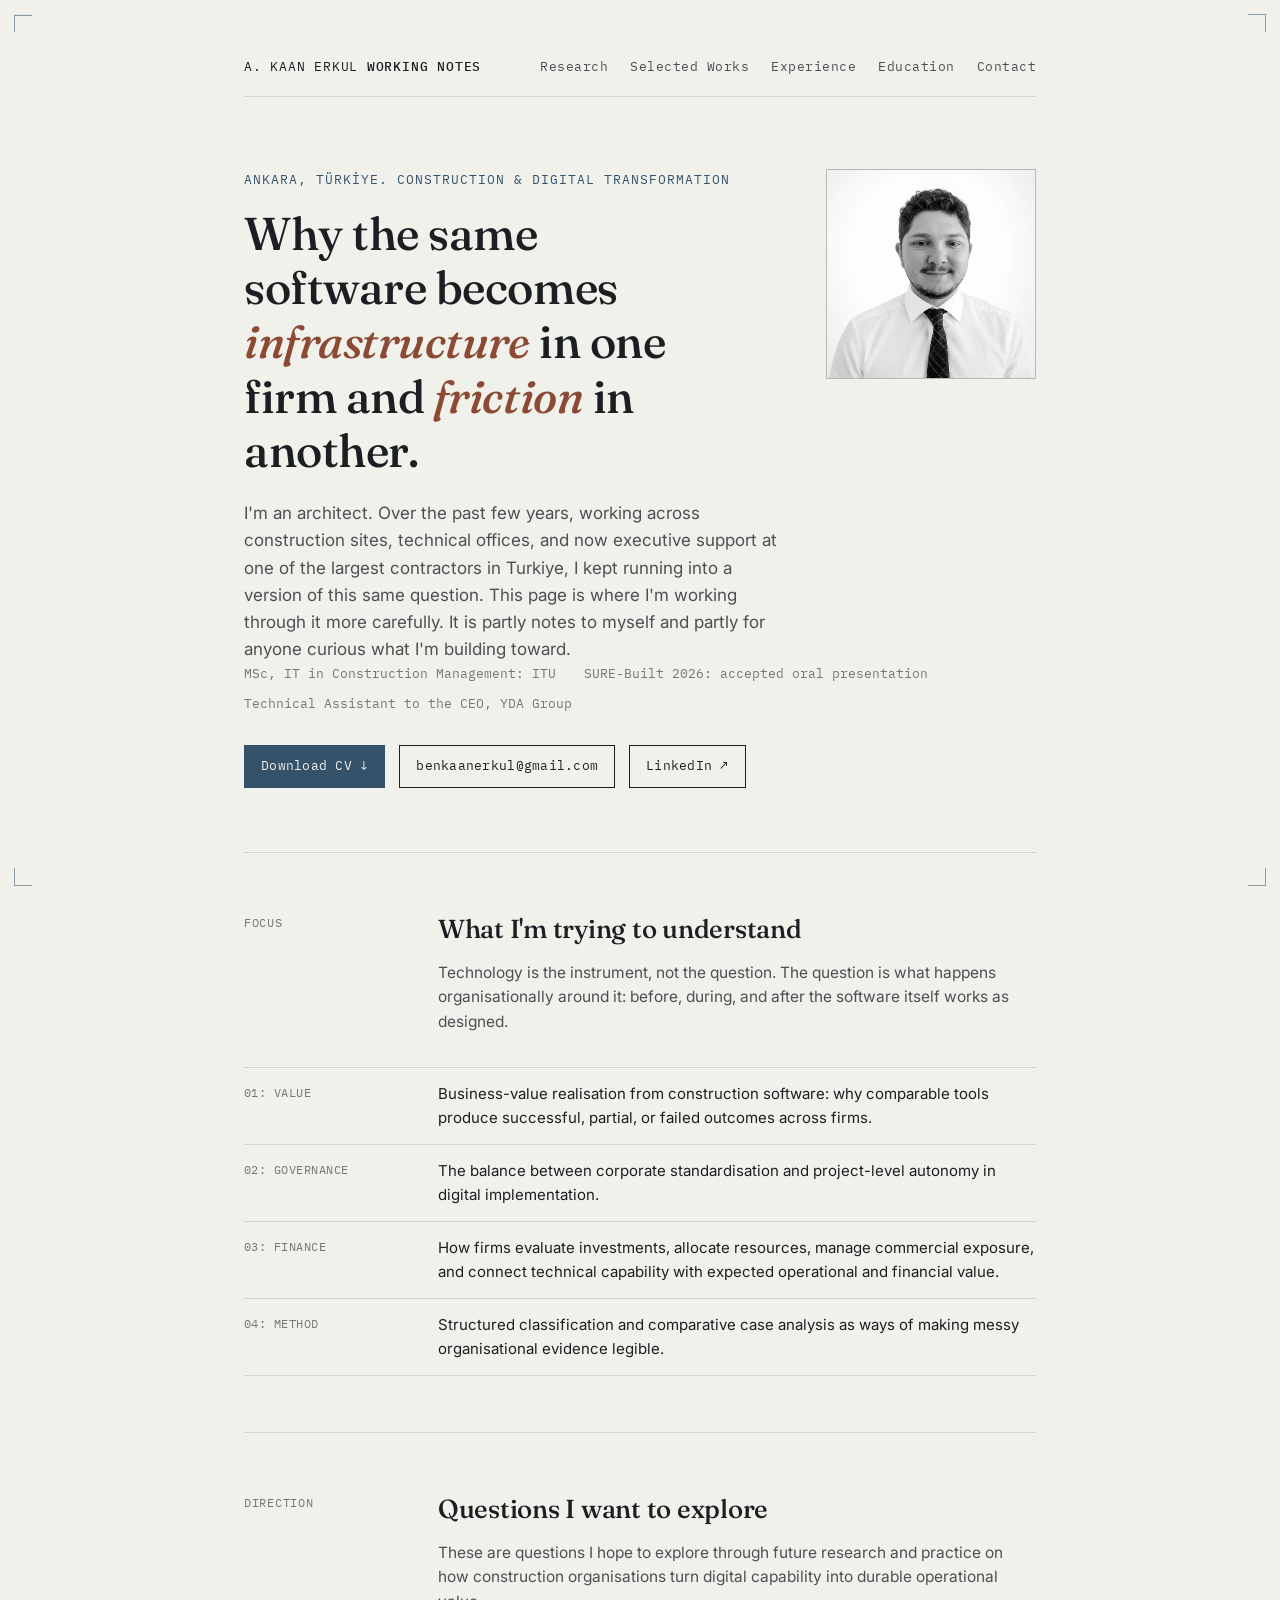
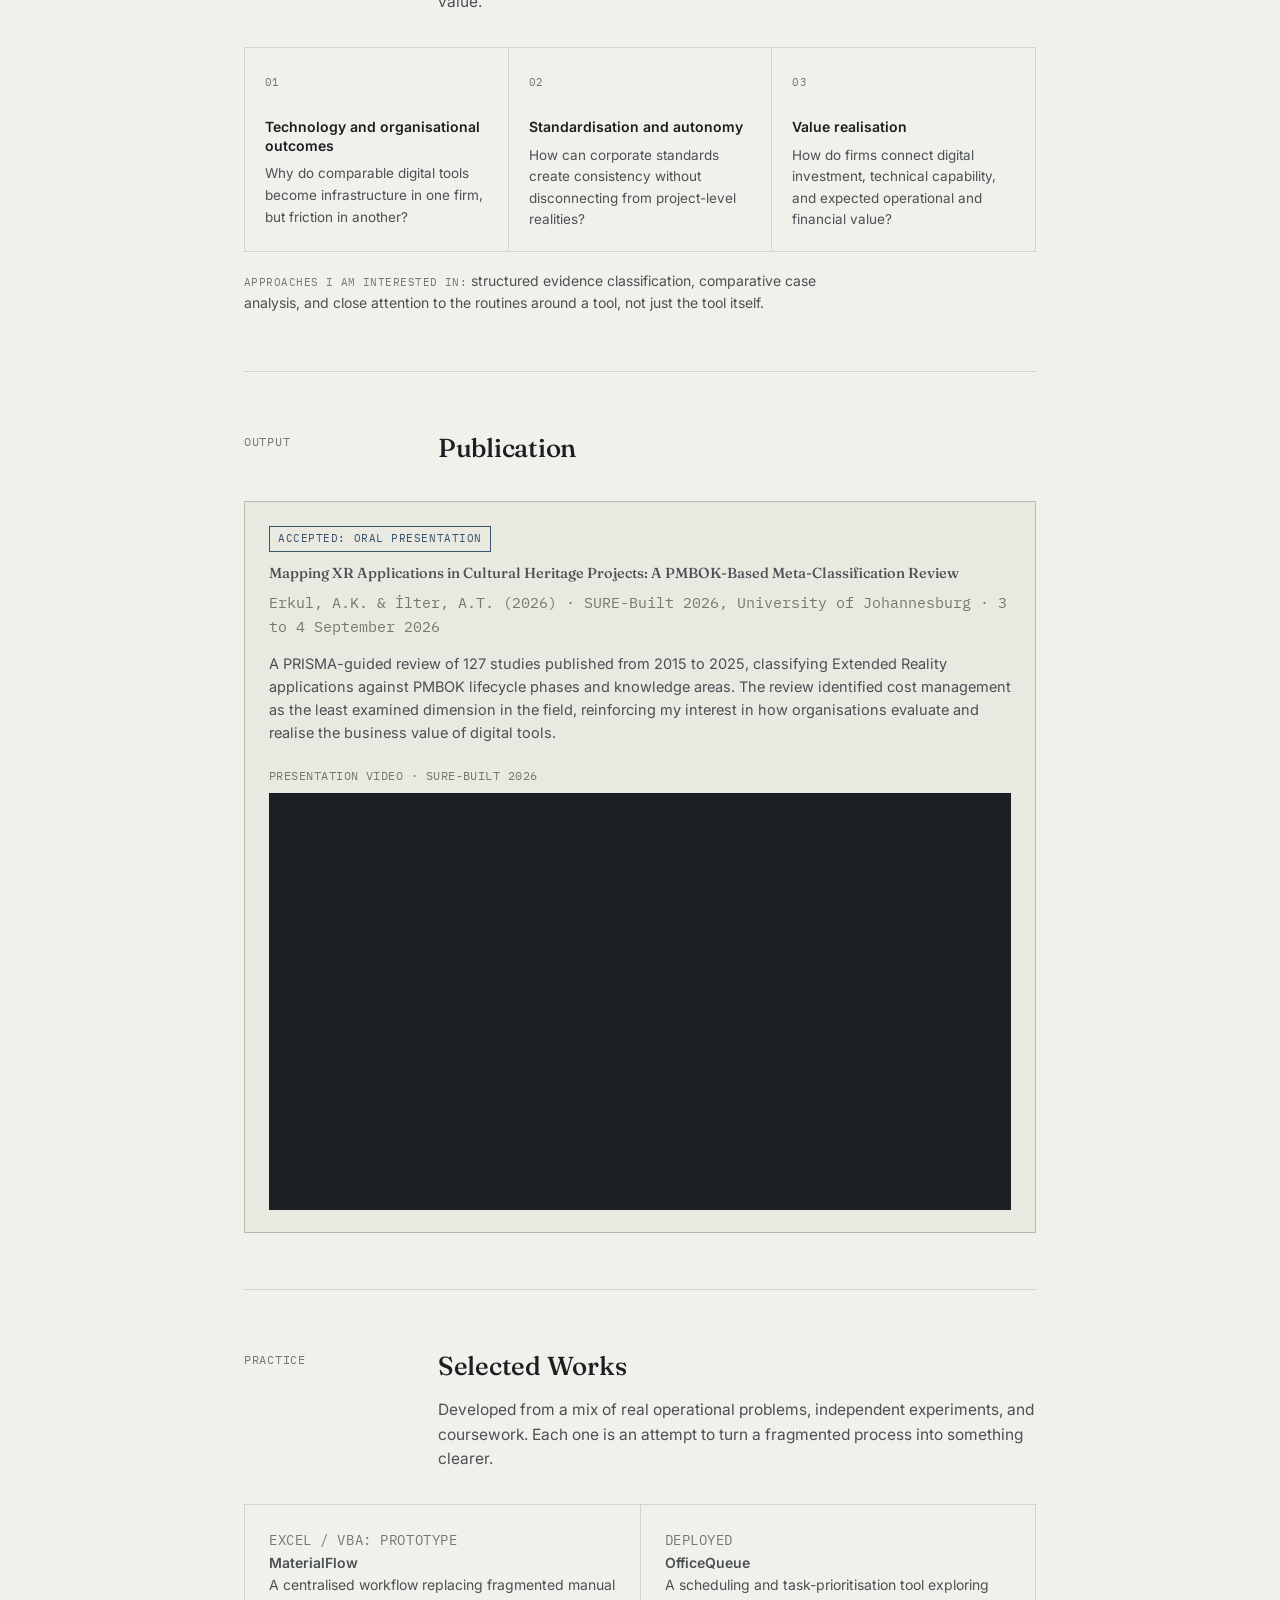
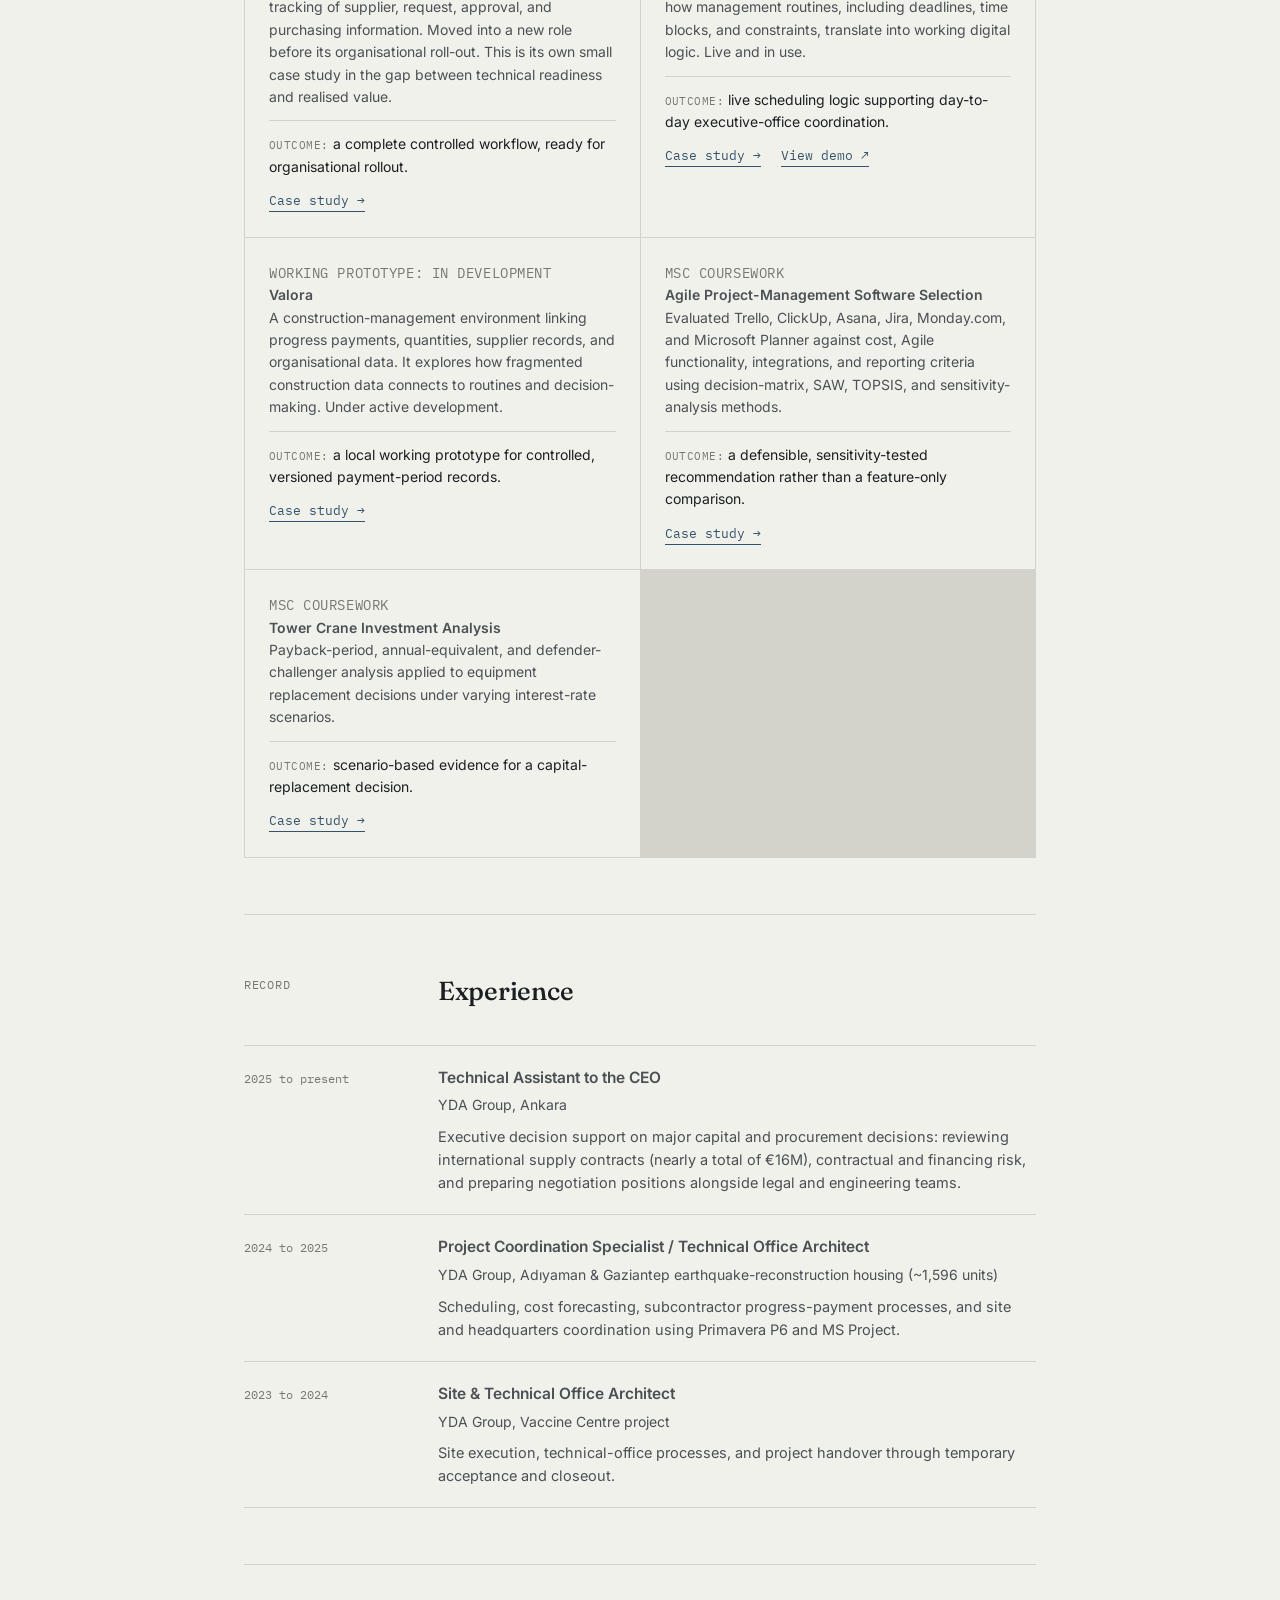
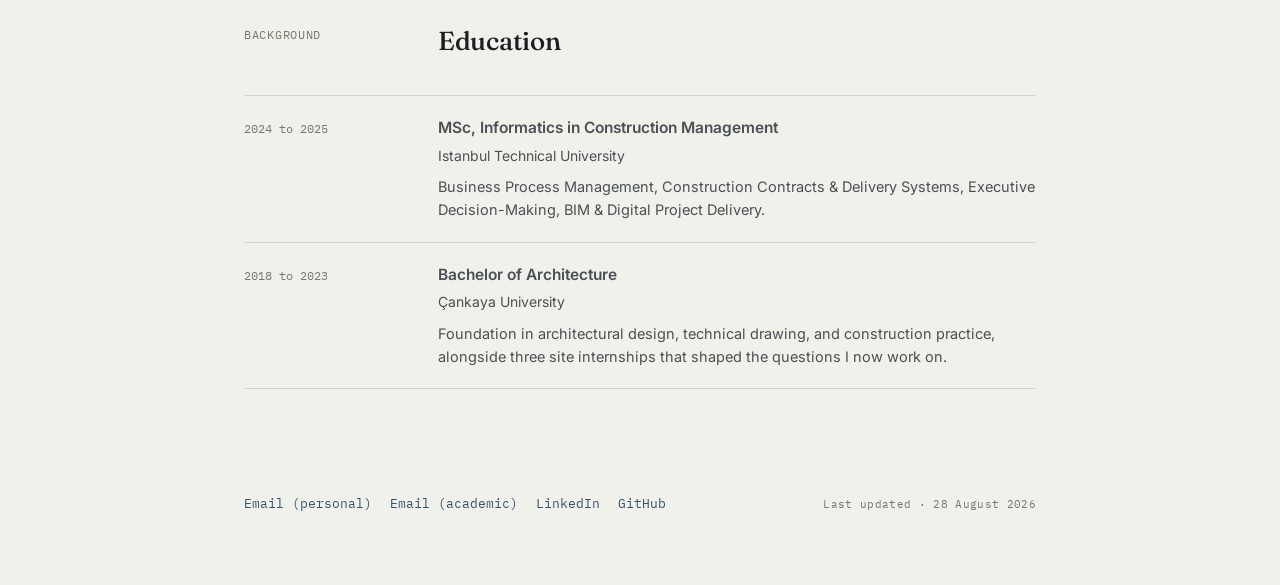
==== commit 5df722eb: "Remove long dashes from portfolio copy" ====
--- a/index.html
+++ b/index.html
@@ -3,12 +3,12 @@
 <head>
 <meta charset="UTF-8">
 <meta name="viewport" content="width=device-width, initial-scale=1.0">
-<title>Alp Kaan Erkul — Construction Systems, Research &amp; Digital Work</title>
+<title>Alp Kaan Erkul | Construction Systems, Research &amp; Digital Work</title>
 <meta name="description" content="Architect and construction-management professional exploring how digital tools become embedded in organisational practice and create business value.">
 <link rel="canonical" href="https://alpkaanerkul.github.io/">
 <link rel="icon" href="favicon.svg" type="image/svg+xml">
 <meta property="og:type" content="website">
-<meta property="og:title" content="Alp Kaan Erkul — Construction Systems, Research &amp; Digital Work">
+<meta property="og:title" content="Alp Kaan Erkul | Construction Systems, Research &amp; Digital Work">
 <meta property="og:description" content="Construction systems, research, and digital work by Alp Kaan Erkul.">
 <meta property="og:url" content="https://alpkaanerkul.github.io/">
 <meta property="og:image" content="https://alpkaanerkul.github.io/profile.jpg">
@@ -29,7 +29,7 @@
 
   <header class="masthead">
     <div class="masthead-row">
-      <div class="wordmark">A. KAAN ERKUL <strong>— WORKING NOTES</strong></div>
+      <div class="wordmark">A. KAAN ERKUL <strong>WORKING NOTES</strong></div>
       <nav class="top-nav" aria-label="Section navigation">
         <a href="#research">Research</a>
         <a href="#work">Selected Works</a>
@@ -43,12 +43,12 @@
   <section class="hero" aria-label="Introduction">
     <div class="hero-grid">
       <div class="hero-text">
-        <p class="eyebrow">Ankara, <span lang="tr">Türkiye</span> — Construction &amp; Digital Transformation</p>
+        <p class="eyebrow">Ankara, <span lang="tr">Türkiye</span>. Construction &amp; Digital Transformation</p>
         <h1 class="thesis">Why the same software becomes <em>infrastructure</em> in one firm and <em>friction</em> in another.</h1>
         <p class="lede">
           I'm an architect. Over the past few years, working across construction sites, technical offices, and
           now executive support at one of the largest contractors in Turkiye, I kept running into a version of this same question. This
-          page is where I'm working through it more carefully — partly as notes to myself, partly for anyone
+          page is where I'm working through it more carefully. It is partly notes to myself and partly for anyone
           curious what I'm building toward.
         </p>
       </div>
@@ -57,8 +57,8 @@
       </figure>
     </div>
     <div class="hero-meta">
-      <span>MSc, IT in Construction Management — ITU</span>
-      <span>SURE-Built 2026 — accepted, oral presentation</span>
+      <span>MSc, IT in Construction Management: ITU</span>
+      <span>SURE-Built 2026: accepted oral presentation</span>
       <span>Technical Assistant to the CEO, YDA Group</span>
     </div>
     <div class="cta-row">
@@ -75,16 +75,16 @@
         <h2 class="section-title" id="research-h">What I'm trying to understand</h2>
         <p class="section-intro">
           Technology is the instrument, not the question. The question is what happens organisationally
-          around it — before, during, and after the software itself works as designed.
+          around it: before, during, and after the software itself works as designed.
         </p>
       </div>
     </div>
 
     <ul class="interest-list">
-      <li><span class="tag">01 — VALUE</span><span>Business-value realisation from construction software: why comparable tools produce successful, partial, or failed outcomes across firms.</span></li>
-      <li><span class="tag">02 — GOVERNANCE</span><span>The balance between corporate standardisation and project-level autonomy in digital implementation.</span></li>
-      <li><span class="tag">03 — FINANCE</span><span>How firms evaluate investments, allocate resources, manage commercial exposure, and connect technical capability with expected operational and financial value.</span></li>
-      <li><span class="tag">04 — METHOD</span><span>Structured classification and comparative case analysis as ways of making messy organisational evidence legible.</span></li>
+      <li><span class="tag">01: VALUE</span><span>Business-value realisation from construction software: why comparable tools produce successful, partial, or failed outcomes across firms.</span></li>
+      <li><span class="tag">02: GOVERNANCE</span><span>The balance between corporate standardisation and project-level autonomy in digital implementation.</span></li>
+      <li><span class="tag">03: FINANCE</span><span>How firms evaluate investments, allocate resources, manage commercial exposure, and connect technical capability with expected operational and financial value.</span></li>
+      <li><span class="tag">04: METHOD</span><span>Structured classification and comparative case analysis as ways of making messy organisational evidence legible.</span></li>
     </ul>
   </section>
 
@@ -113,7 +113,7 @@
         <p>How do firms connect digital investment, technical capability, and expected operational and financial value?</p>
       </article>
     </div>
-    <p class="agenda-methods"><span>Approaches I am interested in:</span> structured evidence classification, comparative case analysis, and close attention to the routines around a tool — not just the tool itself.</p>
+    <p class="agenda-methods"><span>Approaches I am interested in:</span> structured evidence classification, comparative case analysis, and close attention to the routines around a tool, not just the tool itself.</p>
   </section>
 
   <section id="publications" aria-labelledby="pub-h">
@@ -124,11 +124,11 @@
       </div>
     </div>
     <div class="pub">
-      <span class="pub-status">Accepted — oral presentation</span>
+      <span class="pub-status">Accepted: oral presentation</span>
       <p class="pub-title">Mapping XR Applications in Cultural Heritage Projects: A PMBOK-Based Meta-Classification Review</p>
-      <p class="pub-meta">Erkul, A.K. &amp; İlter, A.T. (2026) · SURE-Built 2026, University of Johannesburg · 3–4 September 2026</p>
+      <p class="pub-meta">Erkul, A.K. &amp; İlter, A.T. (2026) · SURE-Built 2026, University of Johannesburg · 3 to 4 September 2026</p>
       <p>
-        A PRISMA-guided review of 127 studies (2015–2025), classifying Extended Reality applications against
+        A PRISMA-guided review of 127 studies published from 2015 to 2025, classifying Extended Reality applications against
         PMBOK lifecycle phases and knowledge areas. The review identified cost management as the least examined
         dimension in the field, reinforcing my interest in how organisations evaluate and realise the business
         value of digital tools.
@@ -153,18 +153,18 @@
       <div>
         <h2 class="section-title" id="work-h">Selected Works</h2>
         <p class="section-intro">
-          Developed from a mix of real operational problems, independent experiments, and coursework —
-          each one is an attempt to turn a fragmented process into something clearer.
+          Developed from a mix of real operational problems, independent experiments, and coursework.
+          Each one is an attempt to turn a fragmented process into something clearer.
         </p>
       </div>
     </div>
 
     <div class="proj-grid">
       <div class="proj">
-        <p class="proj-tag">Excel / VBA — prototype</p>
+        <p class="proj-tag">Excel / VBA: prototype</p>
         <p class="proj-title">MaterialFlow</p>
         <p>A centralised workflow replacing fragmented manual tracking of supplier, request, approval, and
-          purchasing information. Moved into a new role before its organisational roll-out — which is its own
+          purchasing information. Moved into a new role before its organisational roll-out. This is its own
           small case study in the gap between technical readiness and realised value.</p>
         <p class="proj-impact"><span>Outcome:</span> a complete controlled workflow, ready for organisational rollout.</p>
         <a class="proj-link" href="projects/materialflow.html">Case study &rarr;</a>
@@ -172,17 +172,17 @@
       <div class="proj">
         <p class="proj-tag">Deployed</p>
         <p class="proj-title">OfficeQueue</p>
-        <p>A scheduling and task-prioritisation tool exploring how management routines — deadlines, time
-          blocks, constraints — translate into working digital logic. Live and in use.</p>
+        <p>A scheduling and task-prioritisation tool exploring how management routines, including deadlines, time
+          blocks, and constraints, translate into working digital logic. Live and in use.</p>
         <p class="proj-impact"><span>Outcome:</span> live scheduling logic supporting day-to-day executive-office coordination.</p>
         <a class="proj-link" href="projects/officequeue.html">Case study &rarr;</a>
         <a class="proj-link" href="https://office-queue.vercel.app/demo" target="_blank" rel="noopener" style="margin-left:16px;">View demo ↗</a>
       </div>
       <div class="proj">
-        <p class="proj-tag">Working prototype — in development</p>
+        <p class="proj-tag">Working prototype: in development</p>
         <p class="proj-title">Valora</p>
         <p>A construction-management environment linking progress payments, quantities, supplier records, and
-          organisational data — exploring how fragmented construction data connects to routines and
+          organisational data. It explores how fragmented construction data connects to routines and
           decision-making. Under active development.</p>
         <p class="proj-impact"><span>Outcome:</span> a local working prototype for controlled, versioned payment-period records.</p>
         <a class="proj-link" href="projects/valora.html">Case study &rarr;</a>
@@ -199,7 +199,7 @@
       <div class="proj">
         <p class="proj-tag">MSc Coursework</p>
         <p class="proj-title">Tower Crane Investment Analysis</p>
-        <p>Payback-period, annual-equivalent, and defender–challenger analysis applied to equipment
+        <p>Payback-period, annual-equivalent, and defender-challenger analysis applied to equipment
           replacement decisions under varying interest-rate scenarios.</p>
         <p class="proj-impact"><span>Outcome:</span> scenario-based evidence for a capital-replacement decision.</p>
         <a class="proj-link" href="projects/tower-crane-investment.html">Case study &rarr;</a>
@@ -217,29 +217,29 @@
 
     <div class="tl">
       <div class="tl-item">
-        <div class="tl-date">2025 — present</div>
+        <div class="tl-date">2025 to present</div>
         <div>
           <p class="tl-role">Technical Assistant to the CEO</p>
           <p class="tl-org">YDA Group, Ankara</p>
-          <p class="tl-desc">Executive decision support on major capital and procurement decisions — reviewing
+          <p class="tl-desc">Executive decision support on major capital and procurement decisions: reviewing
             international supply contracts (nearly a total of €16M), contractual and financing risk, and preparing
             negotiation positions alongside legal and engineering teams.</p>
         </div>
       </div>
       <div class="tl-item">
-        <div class="tl-date">2024 — 2025</div>
+        <div class="tl-date">2024 to 2025</div>
         <div>
           <p class="tl-role">Project Coordination Specialist / Technical Office Architect</p>
-          <p class="tl-org">YDA Group — Adıyaman &amp; Gaziantep earthquake-reconstruction housing (~1,596 units)</p>
+          <p class="tl-org">YDA Group, Adıyaman &amp; Gaziantep earthquake-reconstruction housing (~1,596 units)</p>
           <p class="tl-desc">Scheduling, cost forecasting, subcontractor progress-payment processes, and
-            site–headquarters coordination using Primavera P6 and MS Project.</p>
-        </div>
-      </div>
-      <div class="tl-item">
-        <div class="tl-date">2023 — 2024</div>
+            site and headquarters coordination using Primavera P6 and MS Project.</p>
+        </div>
+      </div>
+      <div class="tl-item">
+        <div class="tl-date">2023 to 2024</div>
         <div>
           <p class="tl-role">Site &amp; Technical Office Architect</p>
-          <p class="tl-org">YDA Group — Vaccine Centre project</p>
+          <p class="tl-org">YDA Group, Vaccine Centre project</p>
           <p class="tl-desc">Site execution, technical-office processes, and project handover through temporary
             acceptance and closeout.</p>
         </div>
@@ -257,7 +257,7 @@
 
     <div class="tl">
       <div class="tl-item">
-        <div class="tl-date">2024 — 2025</div>
+        <div class="tl-date">2024 to 2025</div>
         <div>
           <p class="tl-role">MSc, Informatics in Construction Management</p>
           <p class="tl-org">Istanbul Technical University</p>
@@ -266,12 +266,12 @@
         </div>
       </div>
       <div class="tl-item">
-        <div class="tl-date">2018 — 2023</div>
+        <div class="tl-date">2018 to 2023</div>
         <div>
           <p class="tl-role">Bachelor of Architecture</p>
           <p class="tl-org">Çankaya University</p>
           <p class="tl-desc">Foundation in architectural design, technical drawing, and construction
-            practice — alongside three site internships that shaped the questions I now work on.</p>
+            practice, alongside three site internships that shaped the questions I now work on.</p>
         </div>
       </div>
     </div>
@@ -314,7 +314,7 @@
         if (navigator.clipboard && window.isSecureContext) {
           e.preventDefault();
           navigator.clipboard.writeText(email).then(function () {
-            showToast('Copied — ' + email);
+            showToast('Copied: ' + email);
           }).catch(function () {
             window.location.href = link.getAttribute('href');
           });
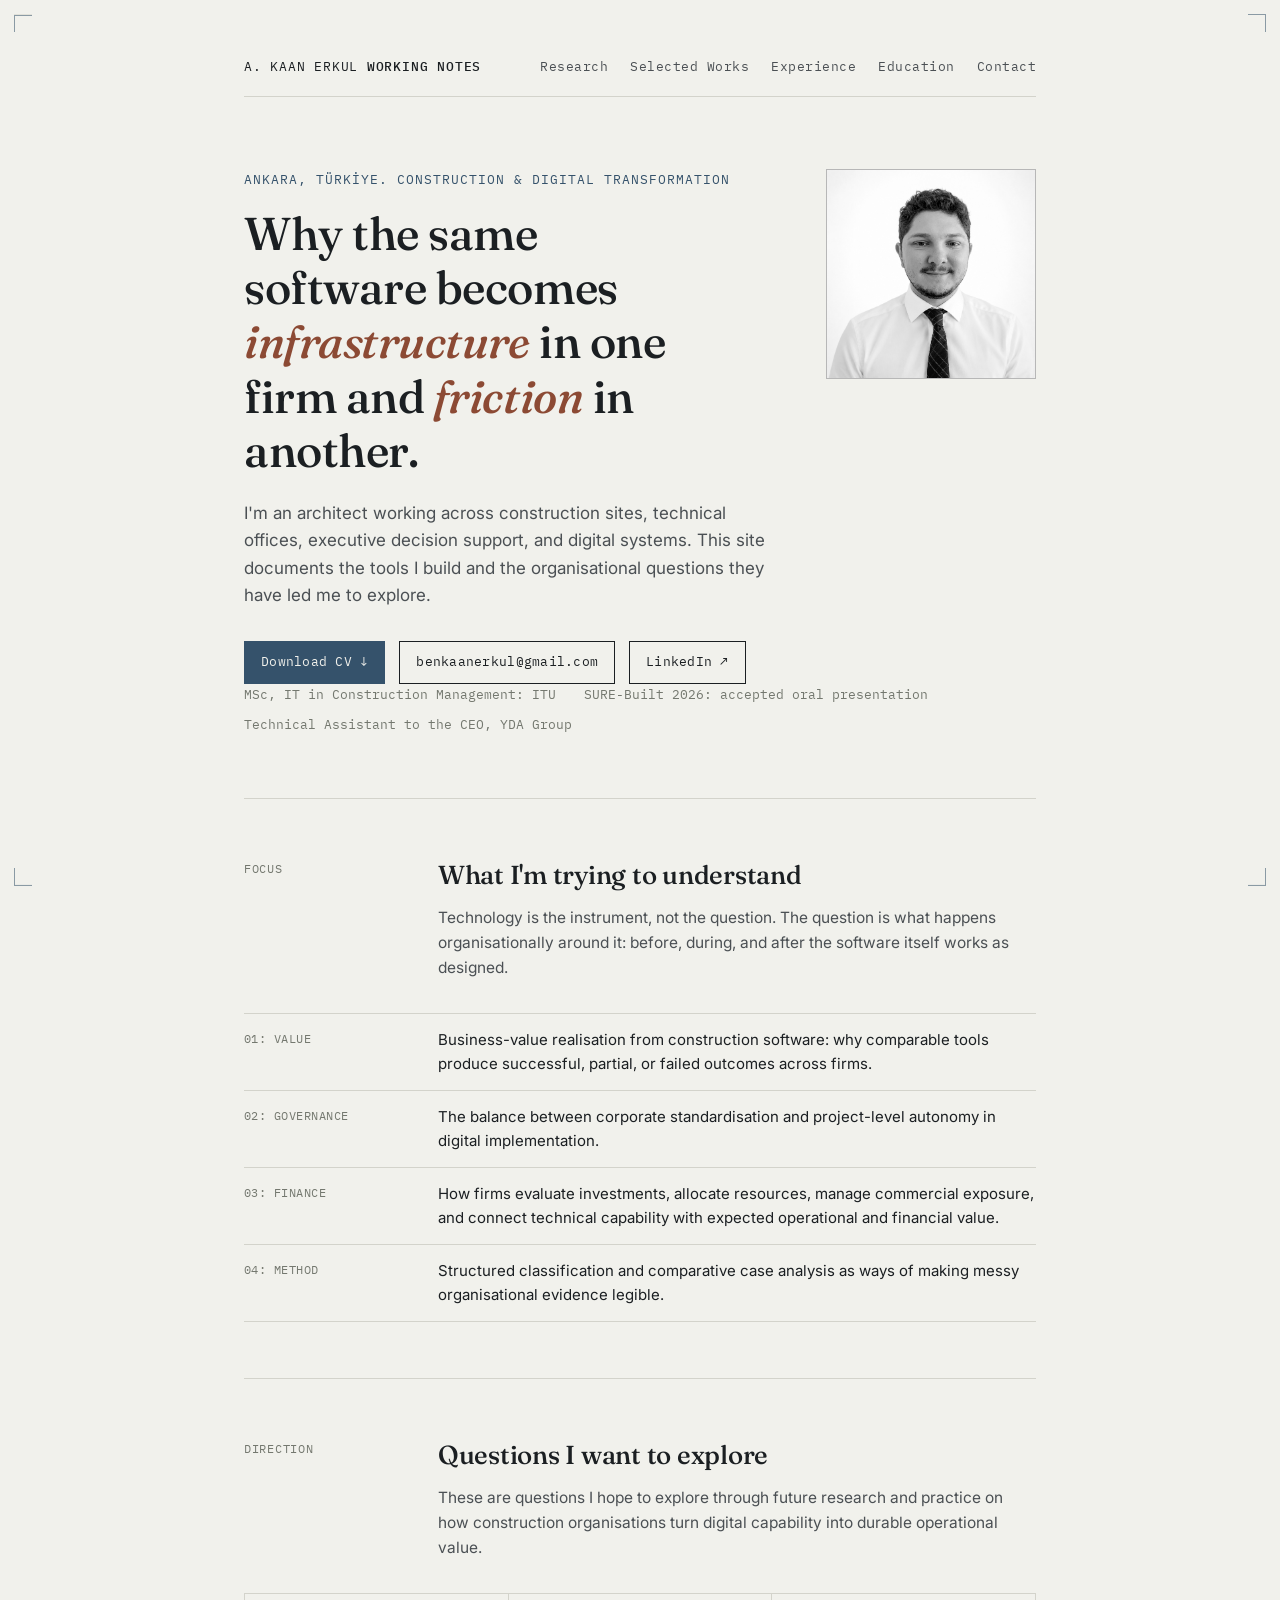
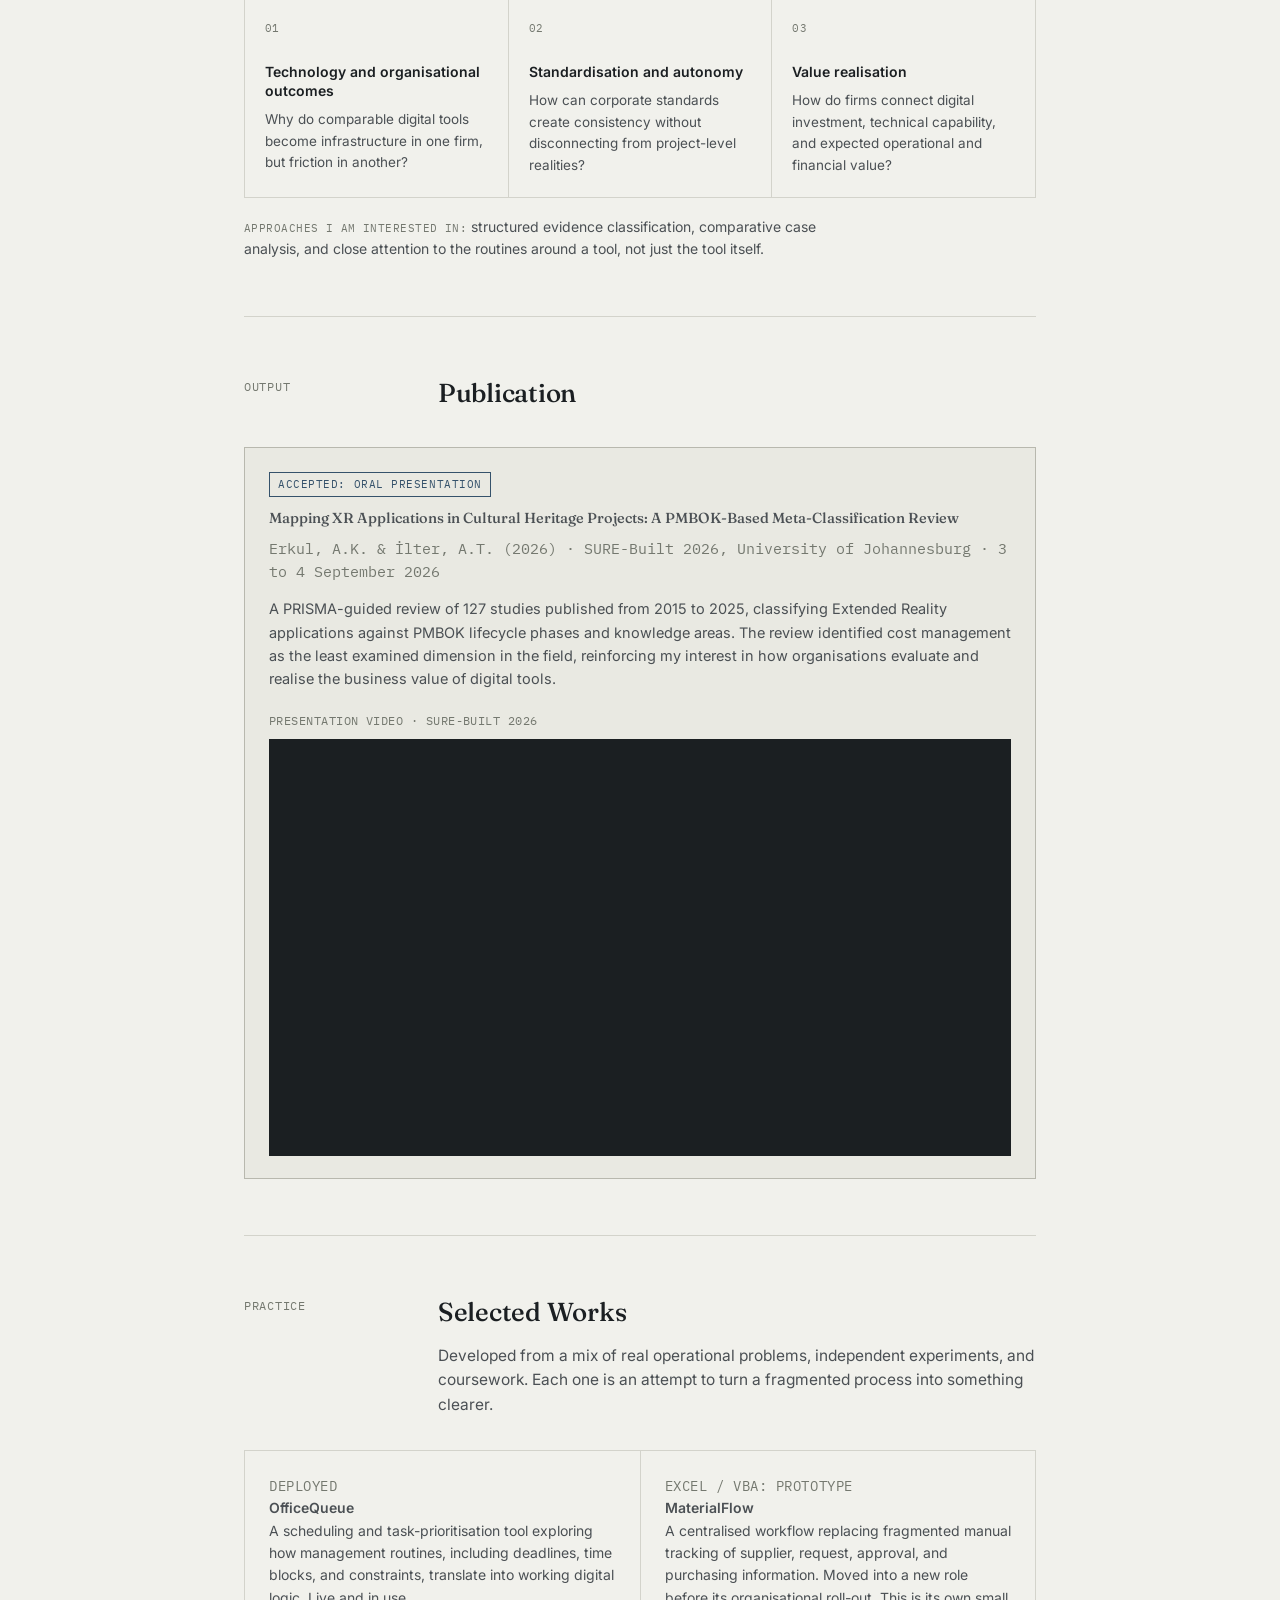
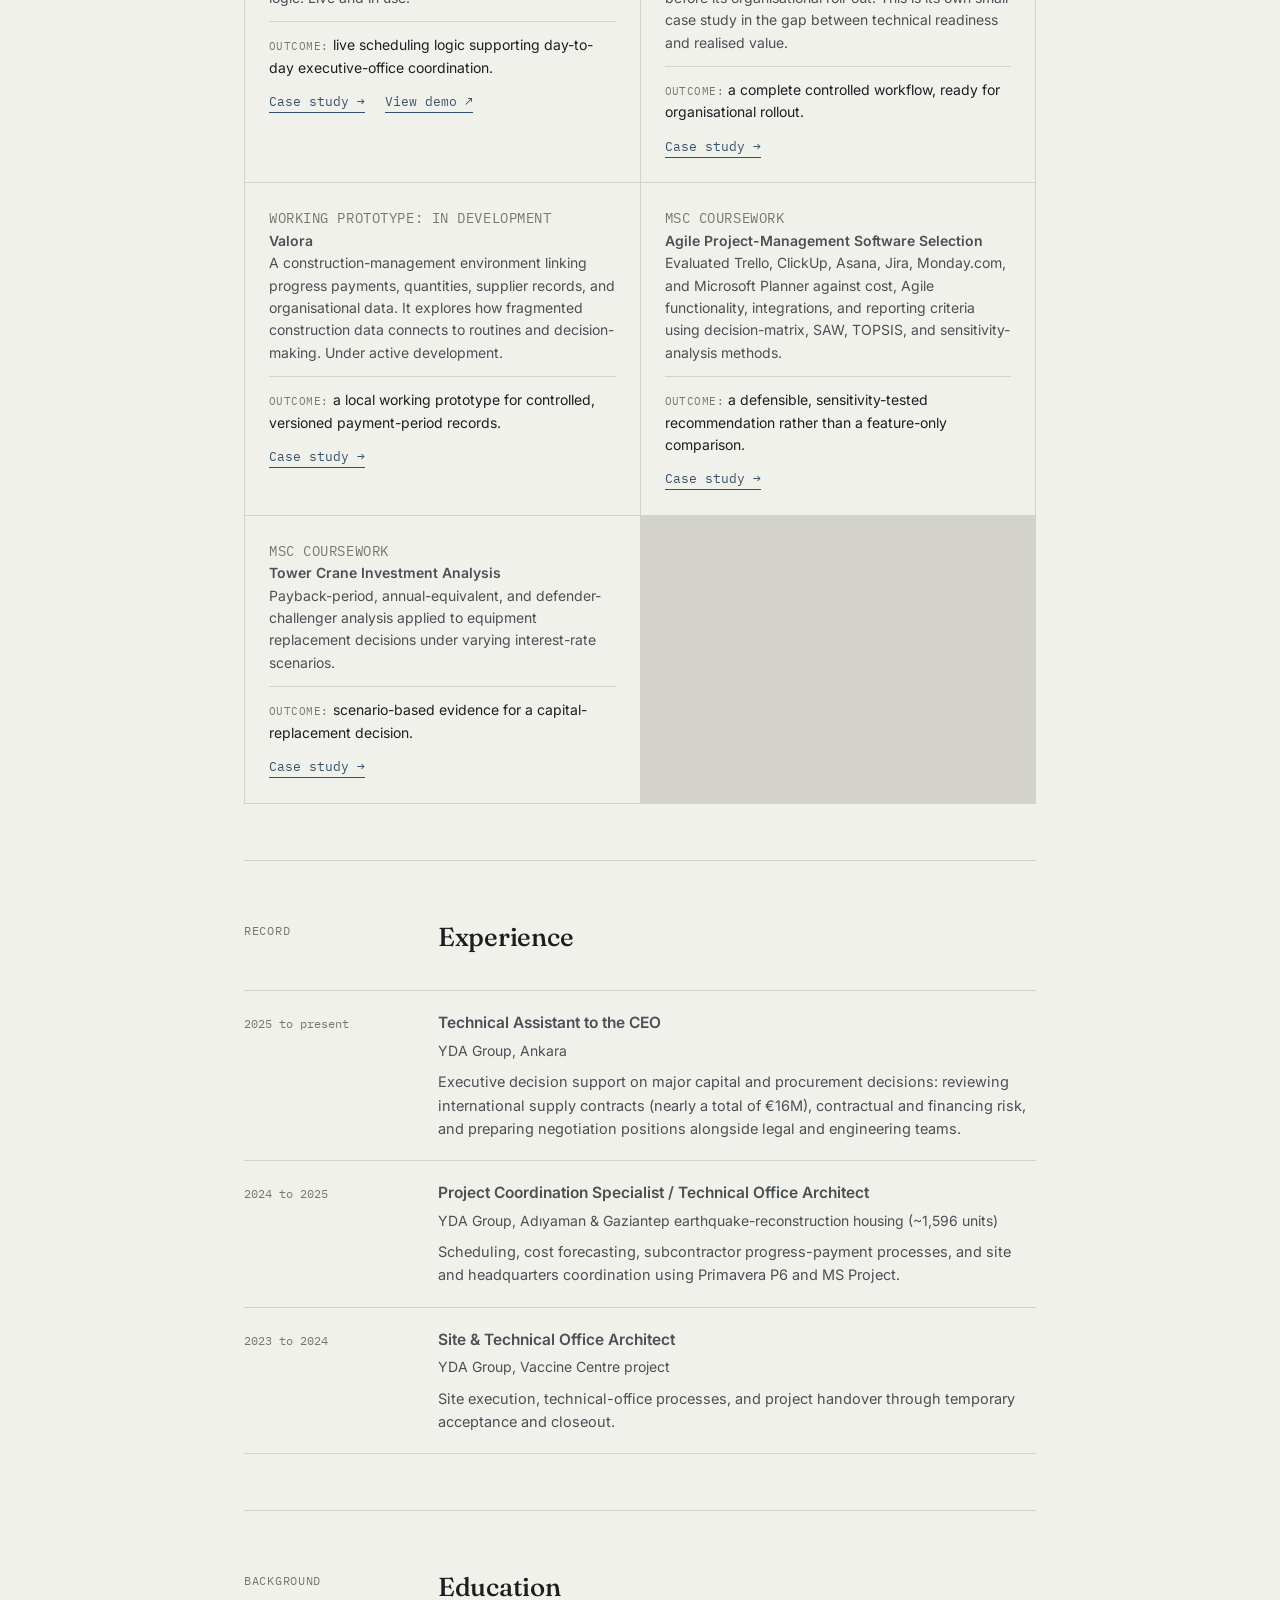
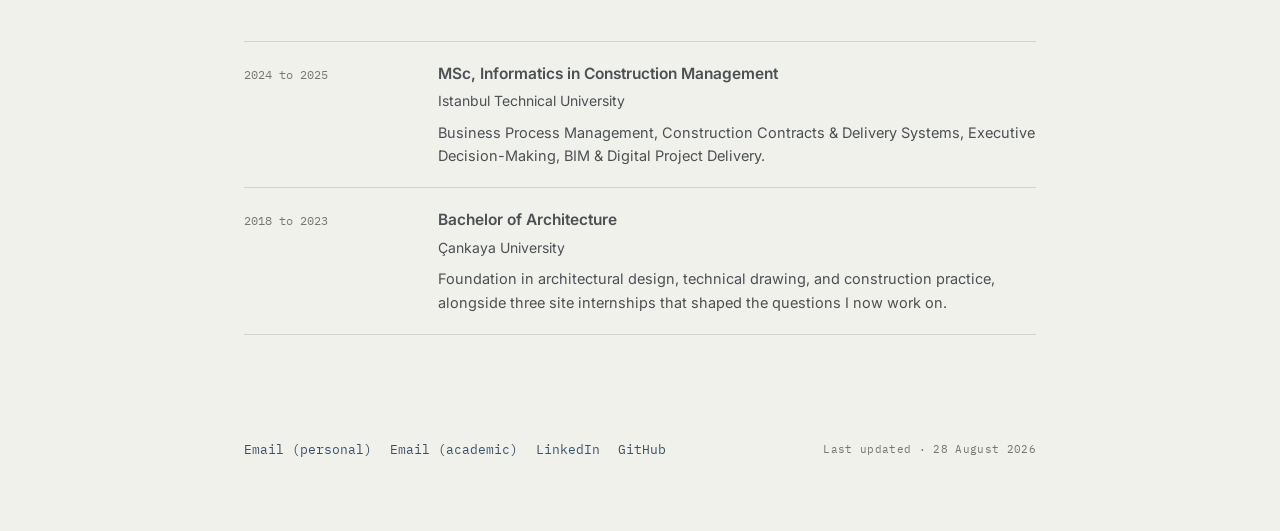
==== commit b6b56140: "Modernize portfolio layout and responsive design" ====
--- a/index.html
+++ b/index.html
@@ -46,25 +46,24 @@
         <p class="eyebrow">Ankara, <span lang="tr">Türkiye</span>. Construction &amp; Digital Transformation</p>
         <h1 class="thesis">Why the same software becomes <em>infrastructure</em> in one firm and <em>friction</em> in another.</h1>
         <p class="lede">
-          I'm an architect. Over the past few years, working across construction sites, technical offices, and
-          now executive support at one of the largest contractors in Turkiye, I kept running into a version of this same question. This
-          page is where I'm working through it more carefully. It is partly notes to myself and partly for anyone
-          curious what I'm building toward.
+          I'm an architect working across construction sites, technical offices, executive decision support,
+          and digital systems. This site documents the tools I build and the organisational questions they have
+          led me to explore.
         </p>
       </div>
       <figure class="hero-portrait">
         <img src="profile.jpg" alt="Alp Kaan Erkul" width="240" height="240">
       </figure>
+    </div>
+    <div class="cta-row">
+      <a class="btn primary" href="Erkul_AlpKaan_CV.pdf">Download CV ↓</a>
+      <a class="btn" href="mailto:benkaanerkul@gmail.com" data-copy-email title="Click to copy email address">benkaanerkul@gmail.com</a>
+      <a class="btn" href="https://www.linkedin.com/in/alpkaanerkul/" target="_blank" rel="noopener">LinkedIn ↗</a>
     </div>
     <div class="hero-meta">
       <span>MSc, IT in Construction Management: ITU</span>
       <span>SURE-Built 2026: accepted oral presentation</span>
       <span>Technical Assistant to the CEO, YDA Group</span>
-    </div>
-    <div class="cta-row">
-      <a class="btn primary" href="Erkul_AlpKaan_CV.pdf">Download CV ↓</a>
-      <a class="btn" href="mailto:benkaanerkul@gmail.com" data-copy-email title="Click to copy email address">benkaanerkul@gmail.com</a>
-      <a class="btn" href="https://www.linkedin.com/in/alpkaanerkul/" target="_blank" rel="noopener">LinkedIn ↗</a>
     </div>
   </section>
 
@@ -160,6 +159,15 @@
     </div>
 
     <div class="proj-grid">
+      <div class="proj proj-featured">
+        <p class="proj-tag">Deployed</p>
+        <p class="proj-title">OfficeQueue</p>
+        <p>A scheduling and task-prioritisation tool exploring how management routines, including deadlines, time
+          blocks, and constraints, translate into working digital logic. Live and in use.</p>
+        <p class="proj-impact"><span>Outcome:</span> live scheduling logic supporting day-to-day executive-office coordination.</p>
+        <a class="proj-link" href="projects/officequeue.html">Case study &rarr;</a>
+        <a class="proj-link" href="https://office-queue.vercel.app/demo" target="_blank" rel="noopener" style="margin-left:16px;">View demo ↗</a>
+      </div>
       <div class="proj">
         <p class="proj-tag">Excel / VBA: prototype</p>
         <p class="proj-title">MaterialFlow</p>
@@ -168,15 +176,6 @@
           small case study in the gap between technical readiness and realised value.</p>
         <p class="proj-impact"><span>Outcome:</span> a complete controlled workflow, ready for organisational rollout.</p>
         <a class="proj-link" href="projects/materialflow.html">Case study &rarr;</a>
-      </div>
-      <div class="proj">
-        <p class="proj-tag">Deployed</p>
-        <p class="proj-title">OfficeQueue</p>
-        <p>A scheduling and task-prioritisation tool exploring how management routines, including deadlines, time
-          blocks, and constraints, translate into working digital logic. Live and in use.</p>
-        <p class="proj-impact"><span>Outcome:</span> live scheduling logic supporting day-to-day executive-office coordination.</p>
-        <a class="proj-link" href="projects/officequeue.html">Case study &rarr;</a>
-        <a class="proj-link" href="https://office-queue.vercel.app/demo" target="_blank" rel="noopener" style="margin-left:16px;">View demo ↗</a>
       </div>
       <div class="proj">
         <p class="proj-tag">Working prototype: in development</p>
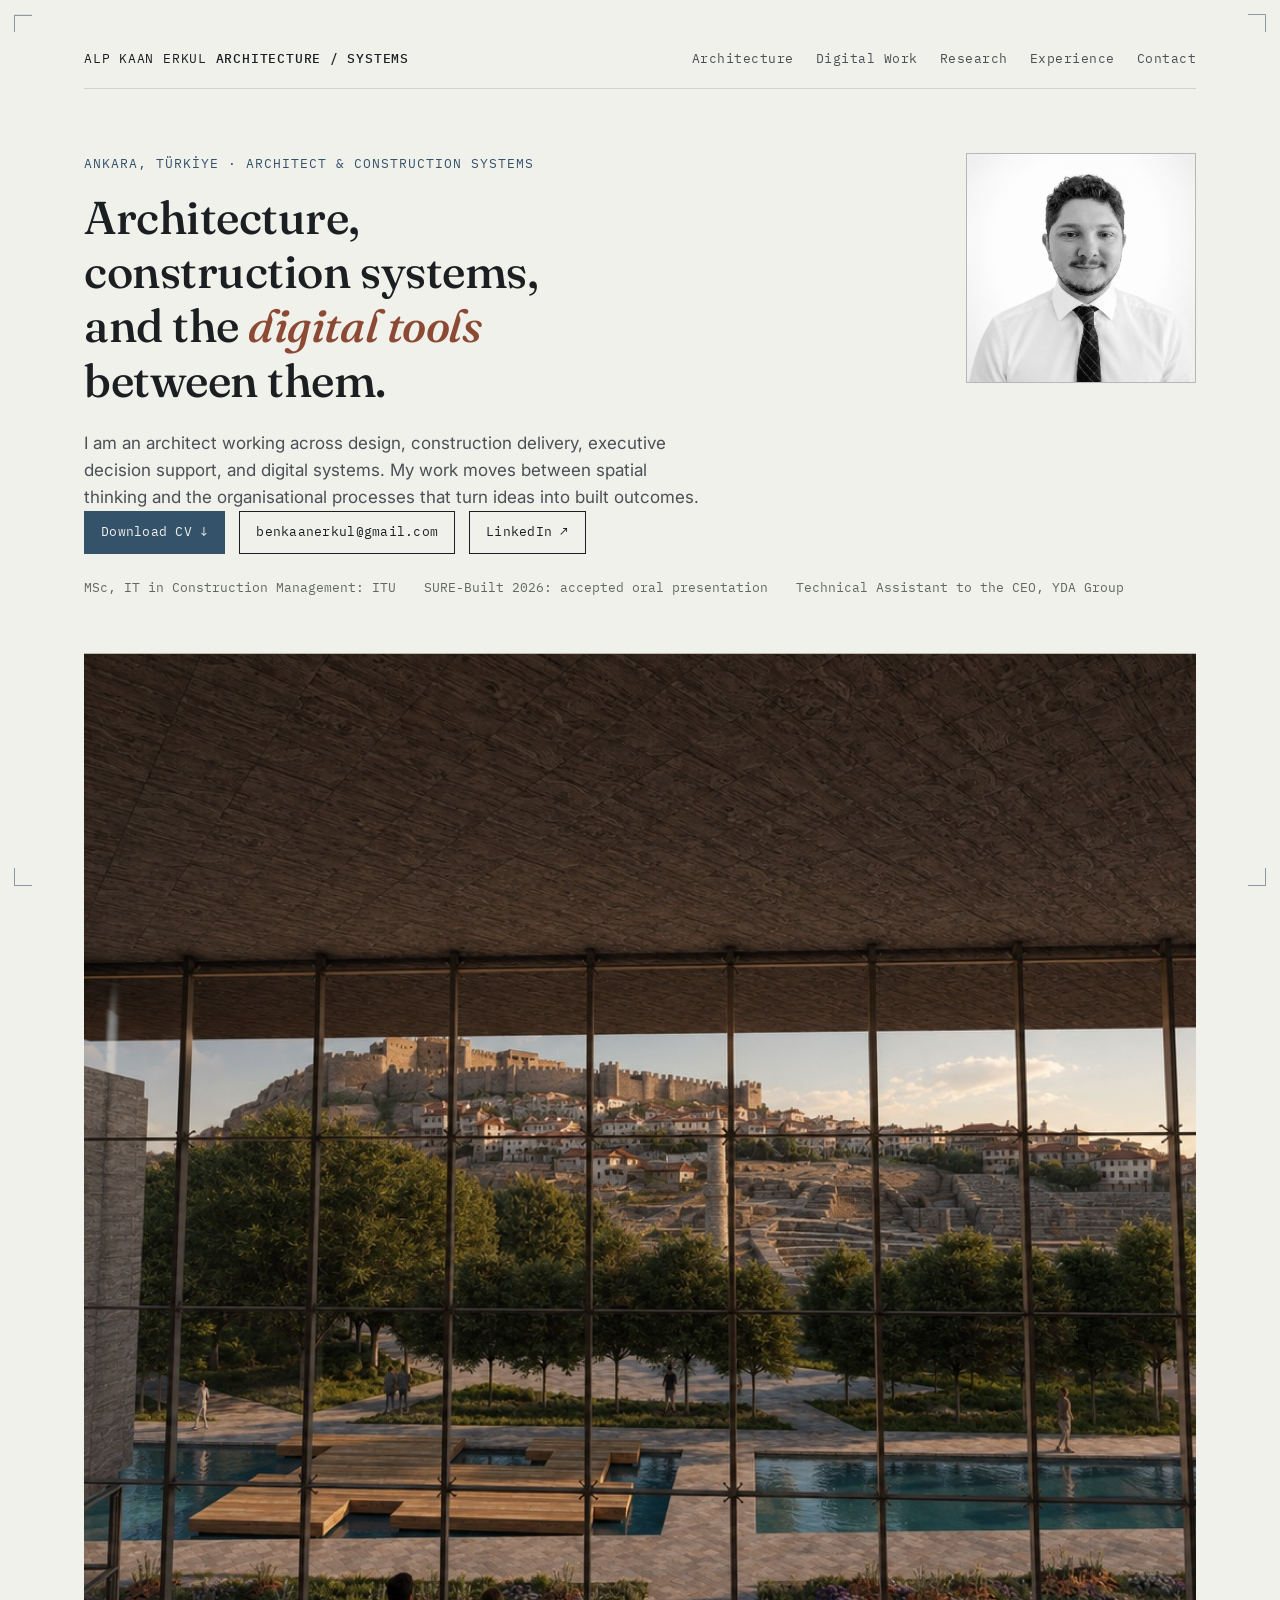
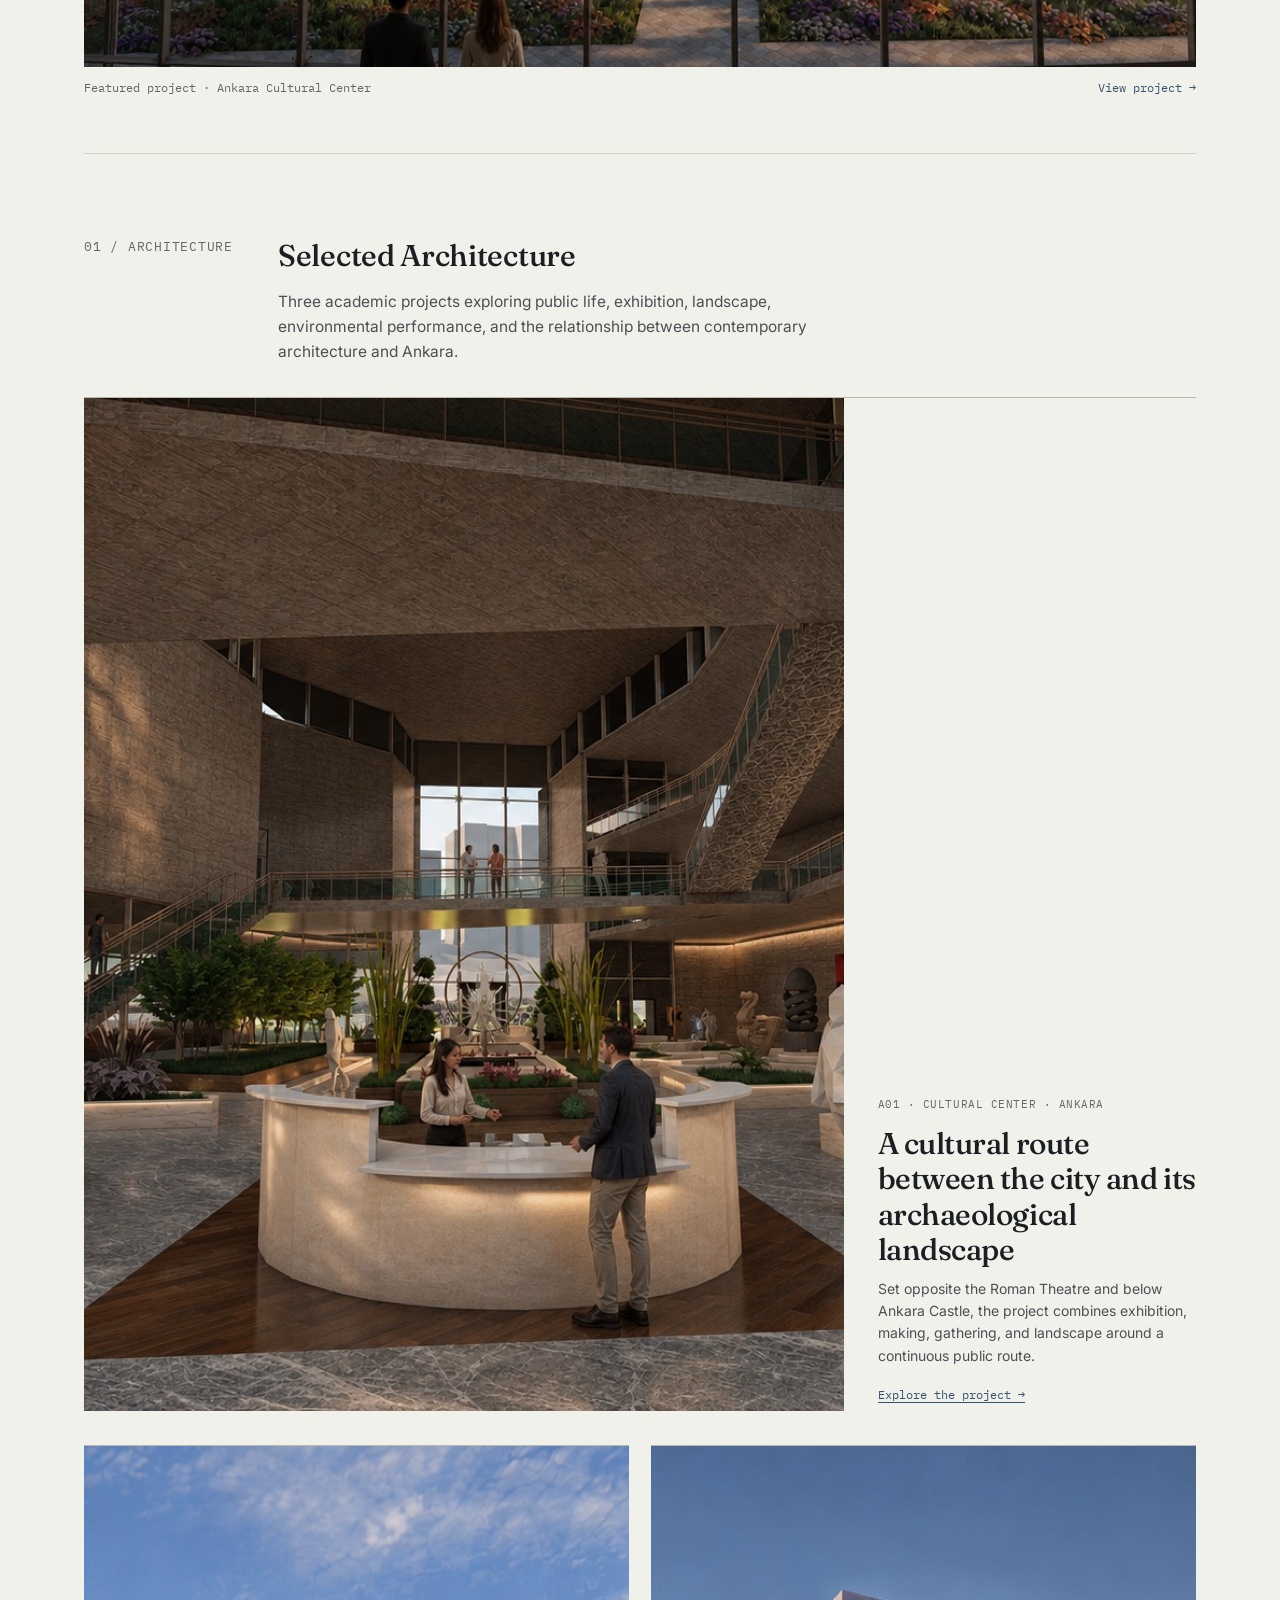
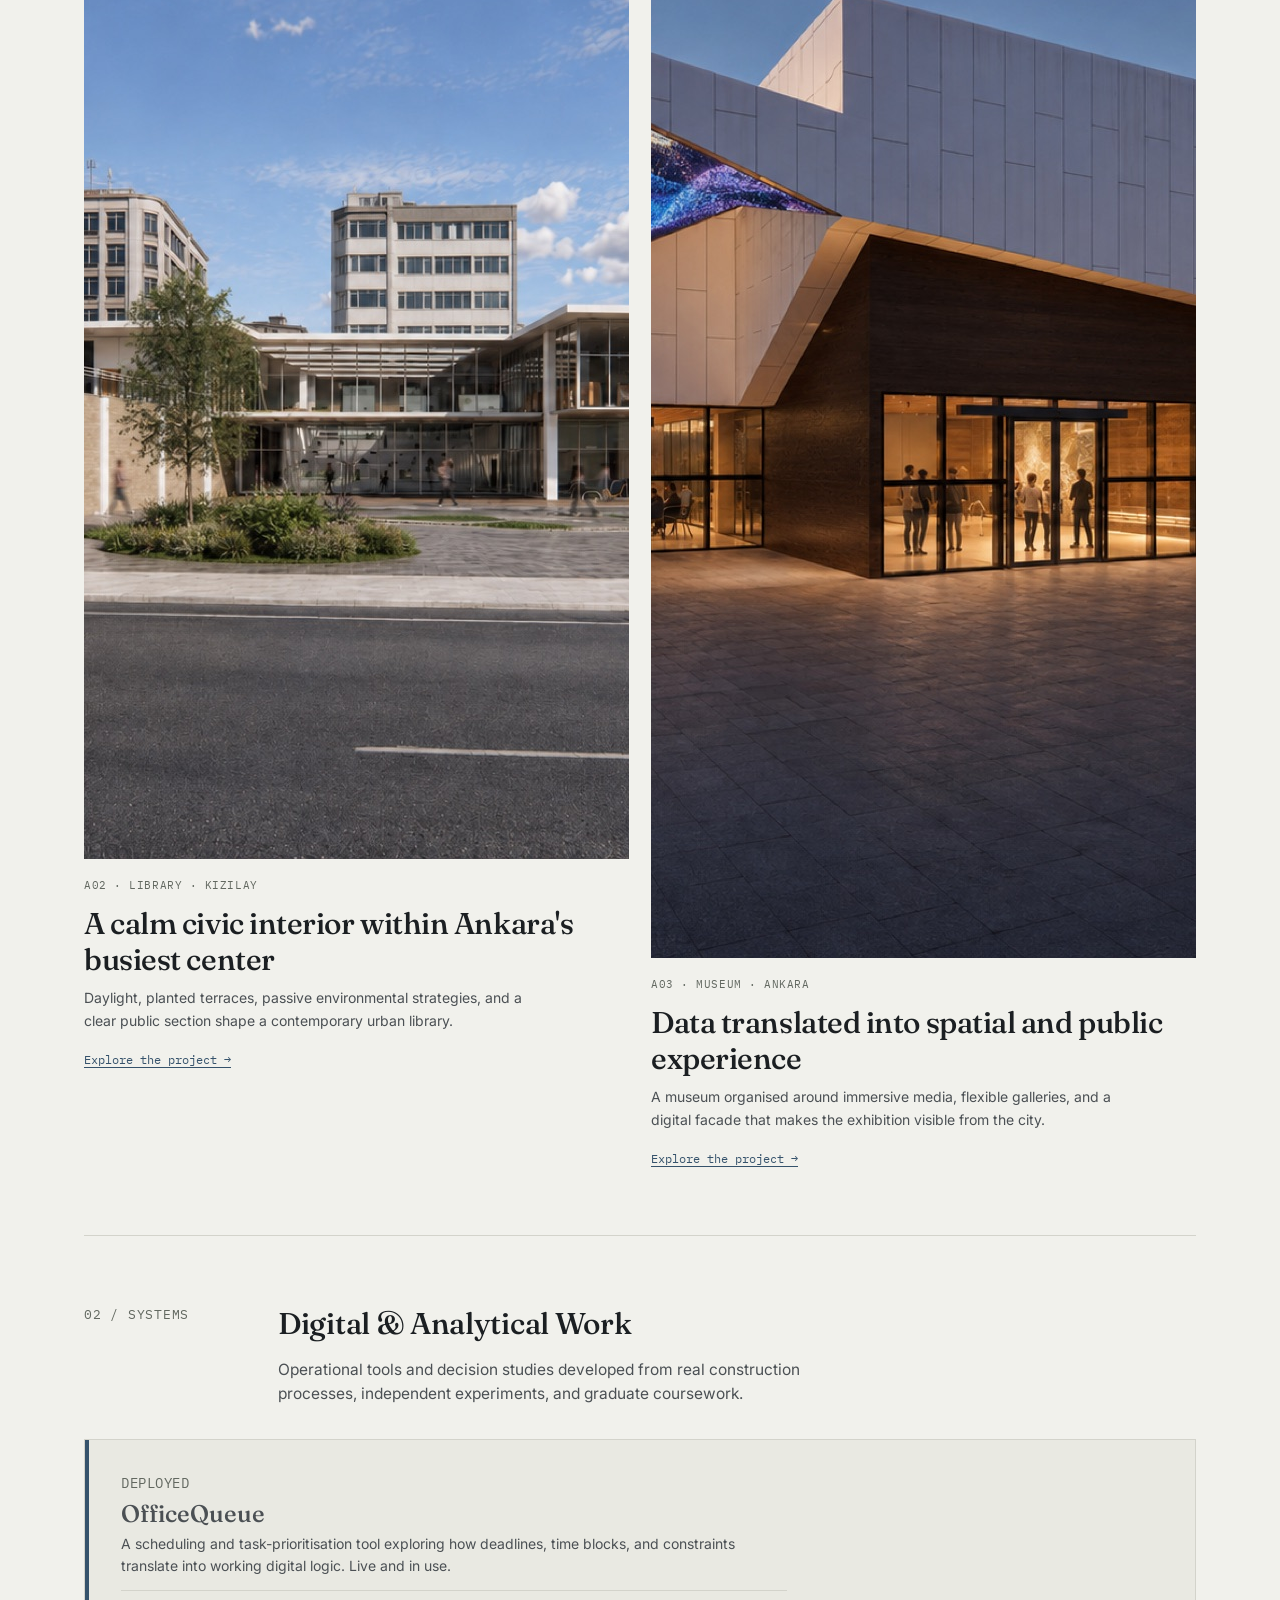
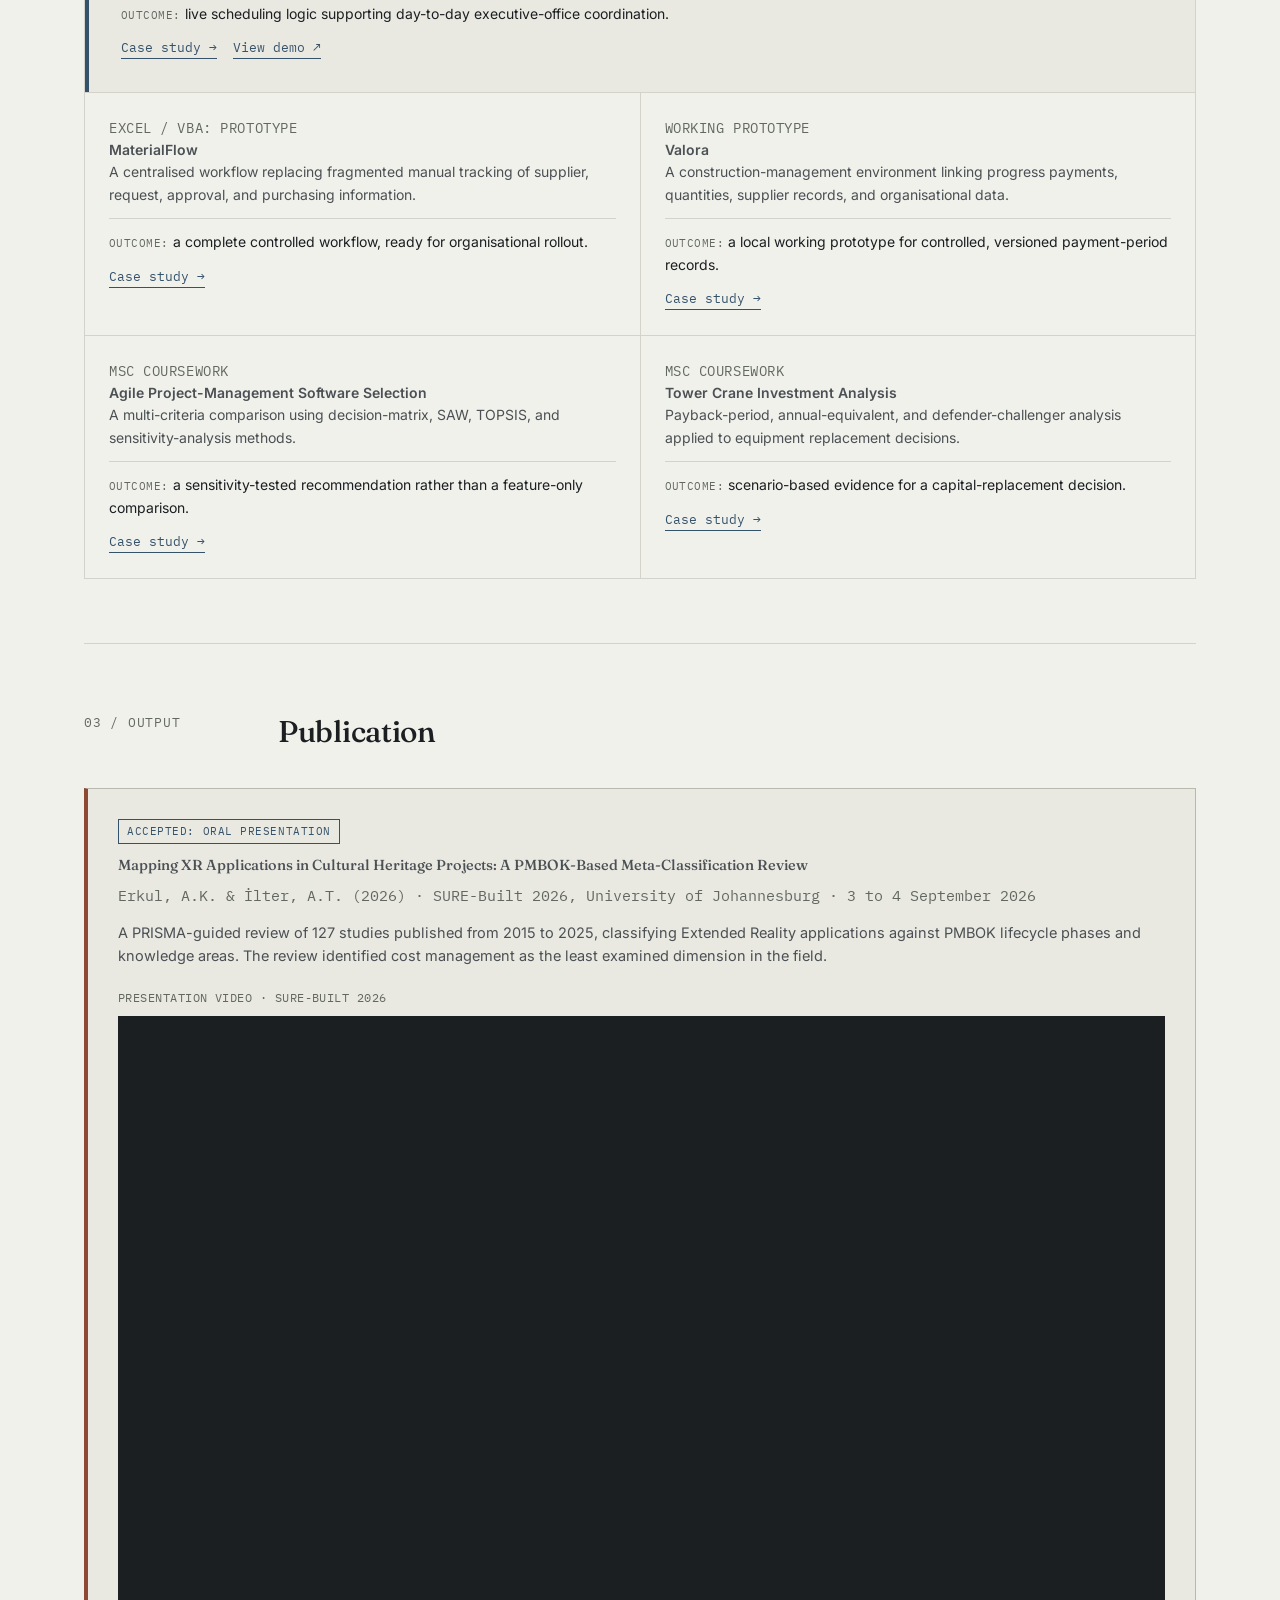
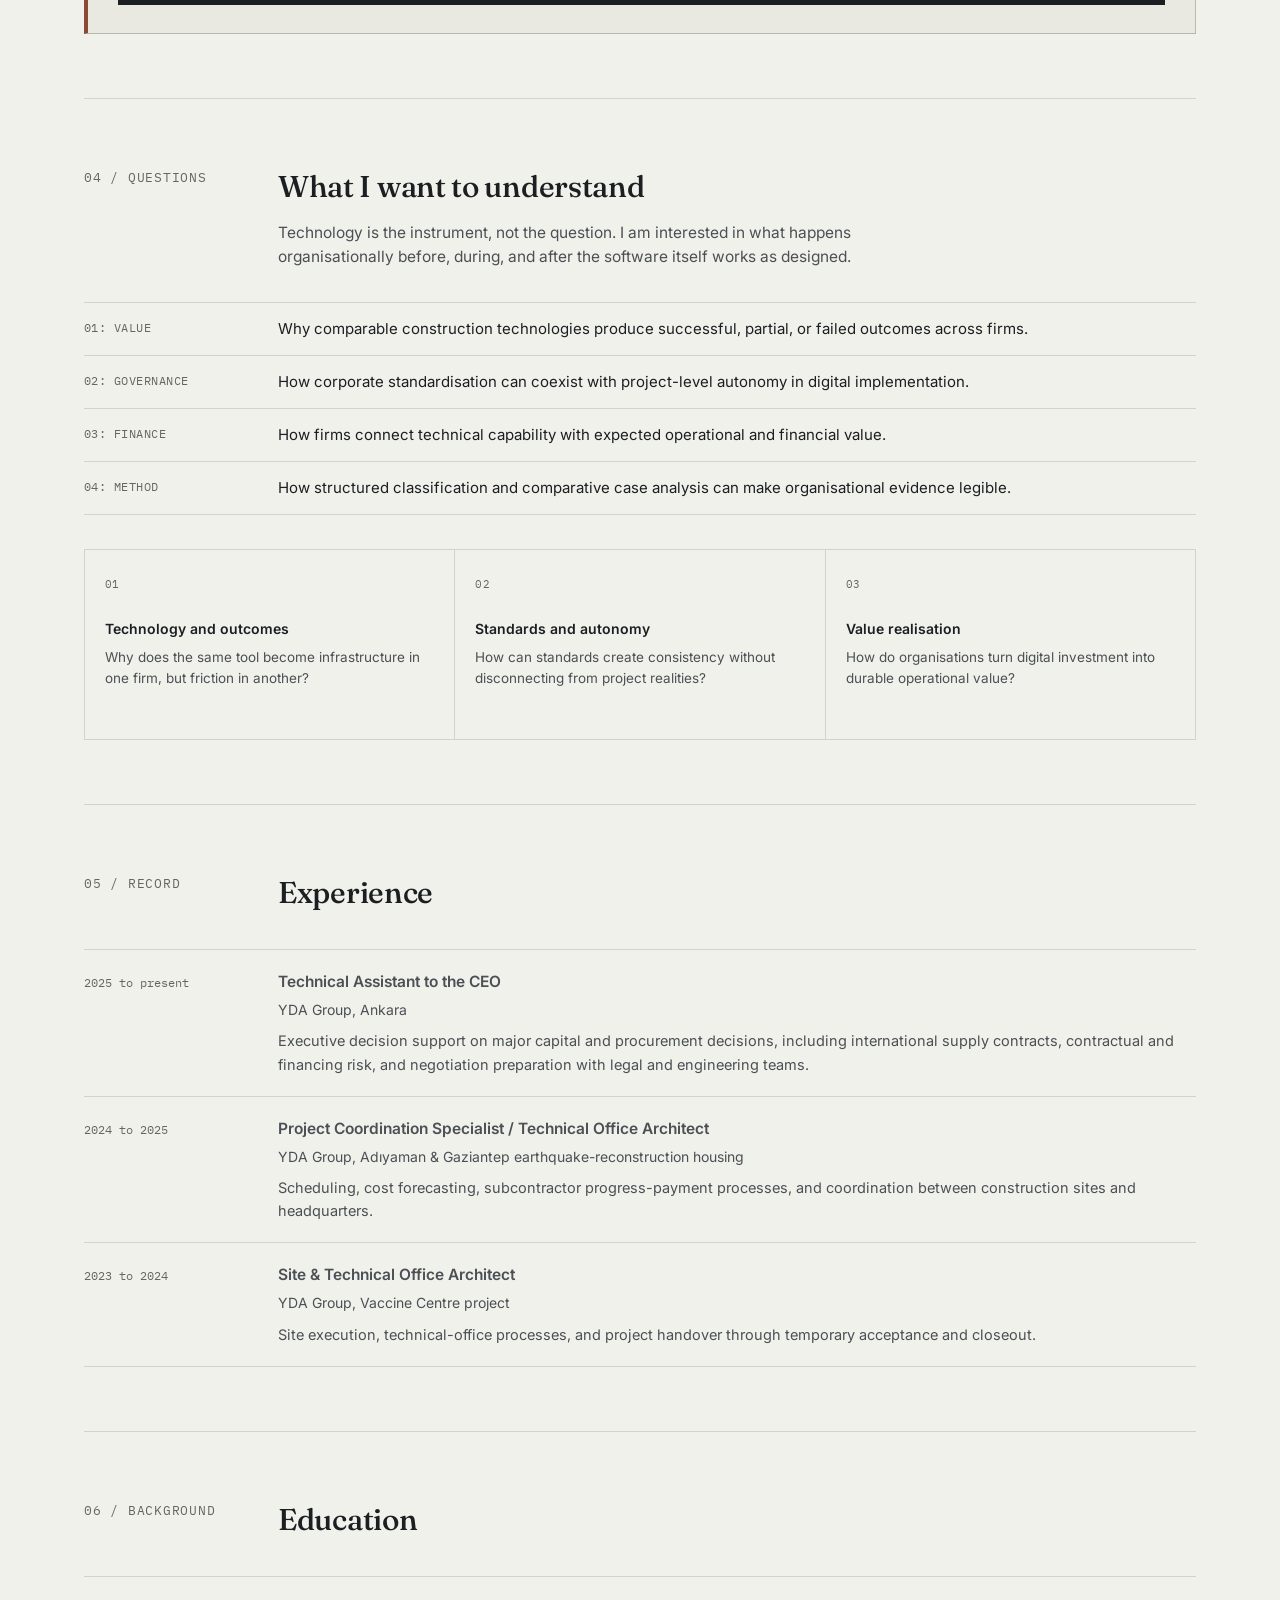
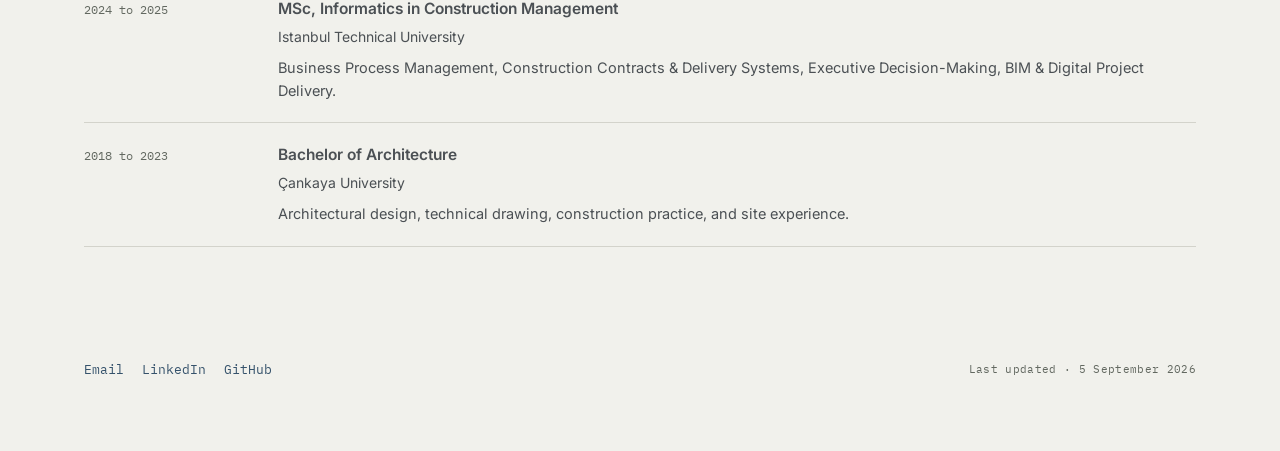
==== commit e1b07dc3: "Add architectural portfolio and project galleries" ====
--- a/index.html
+++ b/index.html
@@ -3,19 +3,22 @@
 <head>
 <meta charset="UTF-8">
 <meta name="viewport" content="width=device-width, initial-scale=1.0">
-<title>Alp Kaan Erkul | Construction Systems, Research &amp; Digital Work</title>
-<meta name="description" content="Architect and construction-management professional exploring how digital tools become embedded in organisational practice and create business value.">
+<title>Alp Kaan Erkul | Architecture, Construction Systems &amp; Digital Work</title>
+<meta name="description" content="Architecture, construction systems, research, and digital work by Alp Kaan Erkul.">
 <link rel="canonical" href="https://alpkaanerkul.github.io/">
 <link rel="icon" href="favicon.svg" type="image/svg+xml">
 <meta property="og:type" content="website">
-<meta property="og:title" content="Alp Kaan Erkul | Construction Systems, Research &amp; Digital Work">
-<meta property="og:description" content="Construction systems, research, and digital work by Alp Kaan Erkul.">
+<meta property="og:title" content="Alp Kaan Erkul | Architecture, Construction Systems &amp; Digital Work">
+<meta property="og:description" content="Selected architectural projects, construction systems, research, and digital work.">
 <meta property="og:url" content="https://alpkaanerkul.github.io/">
-<meta property="og:image" content="https://alpkaanerkul.github.io/profile.jpg">
-<meta name="twitter:card" content="summary">
+<meta property="og:image" content="https://alpkaanerkul.github.io/assets/architecture/cultural-center-cover.jpg">
+<meta name="twitter:card" content="summary_large_image">
+<meta name="twitter:title" content="Alp Kaan Erkul | Architecture, Construction Systems &amp; Digital Work">
+<meta name="twitter:description" content="Selected architectural projects, construction systems, research, and digital work.">
+<meta name="twitter:image" content="https://alpkaanerkul.github.io/assets/architecture/cultural-center-cover.jpg">
 <link rel="preconnect" href="https://fonts.googleapis.com">
 <link rel="preconnect" href="https://fonts.gstatic.com" crossorigin>
-<link href="https://fonts.googleapis.com/css2?family=Fraunces:opsz,wght@9..144,400;9..144,500;9..144,600&family=Inter:wght@400;500;600&family=IBM+Plex+Mono:wght@400;500&display=swap" rel="stylesheet">
+<link href="https://fonts.googleapis.com/css2?family=Fraunces:opsz,wght@9..144,400;9..144,500;9..144,600&amp;family=Inter:wght@400;500;600&amp;family=IBM+Plex+Mono:wght@400;500&amp;display=swap" rel="stylesheet">
 <link rel="stylesheet" href="style.css">
 </head>
 <body>
@@ -26,303 +29,181 @@
 <div class="reg br" aria-hidden="true"></div>
 
 <div class="sheet">
-
   <header class="masthead">
     <div class="masthead-row">
-      <div class="wordmark">A. KAAN ERKUL <strong>WORKING NOTES</strong></div>
+      <a class="wordmark" href="#top" aria-label="Alp Kaan Erkul, home">ALP KAAN ERKUL <strong>ARCHITECTURE / SYSTEMS</strong></a>
       <nav class="top-nav" aria-label="Section navigation">
+        <a href="#architecture">Architecture</a>
+        <a href="#work">Digital Work</a>
         <a href="#research">Research</a>
-        <a href="#work">Selected Works</a>
         <a href="#experience">Experience</a>
-        <a href="#education">Education</a>
         <a href="#contact">Contact</a>
       </nav>
     </div>
   </header>
 
-  <section class="hero" aria-label="Introduction">
-    <div class="hero-grid">
-      <div class="hero-text">
-        <p class="eyebrow">Ankara, <span lang="tr">Türkiye</span>. Construction &amp; Digital Transformation</p>
-        <h1 class="thesis">Why the same software becomes <em>infrastructure</em> in one firm and <em>friction</em> in another.</h1>
-        <p class="lede">
-          I'm an architect working across construction sites, technical offices, executive decision support,
-          and digital systems. This site documents the tools I build and the organisational questions they have
-          led me to explore.
-        </p>
-      </div>
-      <figure class="hero-portrait">
-        <img src="profile.jpg" alt="Alp Kaan Erkul" width="240" height="240">
+  <main id="top">
+    <section class="hero" aria-label="Introduction">
+      <div class="hero-grid">
+        <div class="hero-text">
+          <p class="eyebrow">Ankara, <span lang="tr">Türkiye</span> · Architect &amp; Construction Systems</p>
+          <h1 class="thesis">Architecture, construction systems, and the <em>digital tools</em> between them.</h1>
+          <p class="lede">I am an architect working across design, construction delivery, executive decision support, and digital systems. My work moves between spatial thinking and the organisational processes that turn ideas into built outcomes.</p>
+        </div>
+        <figure class="hero-portrait">
+          <img src="profile.jpg" alt="Portrait of Alp Kaan Erkul" width="240" height="240">
+        </figure>
+      </div>
+      <div class="cta-row">
+        <a class="btn primary" href="Erkul_AlpKaan_CV.pdf">Download CV ↓</a>
+        <a class="btn" href="mailto:benkaanerkul@gmail.com" data-copy-email title="Click to copy email address">benkaanerkul@gmail.com</a>
+        <a class="btn" href="https://www.linkedin.com/in/alpkaanerkul/" target="_blank" rel="noopener">LinkedIn ↗</a>
+      </div>
+      <div class="hero-meta">
+        <span>MSc, IT in Construction Management: ITU</span>
+        <span>SURE-Built 2026: accepted oral presentation</span>
+        <span>Technical Assistant to the CEO, YDA Group</span>
+      </div>
+      <figure class="hero-cover">
+        <a href="projects/cultural-center.html" aria-label="View the Ankara Cultural Center project">
+          <img src="assets/architecture/cultural-center-cover.jpg" alt="Interior of the Ankara Cultural Center framing Ankara Castle and the Roman Theatre" width="1800" height="1013" fetchpriority="high">
+        </a>
+        <figcaption><span>Featured project · Ankara Cultural Center</span><a href="projects/cultural-center.html">View project &rarr;</a></figcaption>
       </figure>
-    </div>
-    <div class="cta-row">
-      <a class="btn primary" href="Erkul_AlpKaan_CV.pdf">Download CV ↓</a>
-      <a class="btn" href="mailto:benkaanerkul@gmail.com" data-copy-email title="Click to copy email address">benkaanerkul@gmail.com</a>
-      <a class="btn" href="https://www.linkedin.com/in/alpkaanerkul/" target="_blank" rel="noopener">LinkedIn ↗</a>
-    </div>
-    <div class="hero-meta">
-      <span>MSc, IT in Construction Management: ITU</span>
-      <span>SURE-Built 2026: accepted oral presentation</span>
-      <span>Technical Assistant to the CEO, YDA Group</span>
-    </div>
-  </section>
-
-  <section id="research" aria-labelledby="research-h">
-    <div class="section-head">
-      <p class="section-label">Focus</p>
-      <div>
-        <h2 class="section-title" id="research-h">What I'm trying to understand</h2>
-        <p class="section-intro">
-          Technology is the instrument, not the question. The question is what happens organisationally
-          around it: before, during, and after the software itself works as designed.
-        </p>
-      </div>
-    </div>
-
-    <ul class="interest-list">
-      <li><span class="tag">01: VALUE</span><span>Business-value realisation from construction software: why comparable tools produce successful, partial, or failed outcomes across firms.</span></li>
-      <li><span class="tag">02: GOVERNANCE</span><span>The balance between corporate standardisation and project-level autonomy in digital implementation.</span></li>
-      <li><span class="tag">03: FINANCE</span><span>How firms evaluate investments, allocate resources, manage commercial exposure, and connect technical capability with expected operational and financial value.</span></li>
-      <li><span class="tag">04: METHOD</span><span>Structured classification and comparative case analysis as ways of making messy organisational evidence legible.</span></li>
-    </ul>
-  </section>
-
-  <section id="research-agenda" aria-labelledby="agenda-h">
-    <div class="section-head">
-      <p class="section-label">Direction</p>
-      <div>
-        <h2 class="section-title" id="agenda-h">Questions I want to explore</h2>
-        <p class="section-intro">These are questions I hope to explore through future research and practice on how construction organisations turn digital capability into durable operational value.</p>
-      </div>
-    </div>
-    <div class="agenda-grid">
-      <article class="agenda-item">
-        <span class="agenda-num">01</span>
-        <h3>Technology and organisational outcomes</h3>
-        <p>Why do comparable digital tools become infrastructure in one firm, but friction in another?</p>
-      </article>
-      <article class="agenda-item">
-        <span class="agenda-num">02</span>
-        <h3>Standardisation and autonomy</h3>
-        <p>How can corporate standards create consistency without disconnecting from project-level realities?</p>
-      </article>
-      <article class="agenda-item">
-        <span class="agenda-num">03</span>
-        <h3>Value realisation</h3>
-        <p>How do firms connect digital investment, technical capability, and expected operational and financial value?</p>
-      </article>
-    </div>
-    <p class="agenda-methods"><span>Approaches I am interested in:</span> structured evidence classification, comparative case analysis, and close attention to the routines around a tool, not just the tool itself.</p>
-  </section>
-
-  <section id="publications" aria-labelledby="pub-h">
-    <div class="section-head">
-      <p class="section-label">Output</p>
-      <div>
-        <h2 class="section-title" id="pub-h">Publication</h2>
-      </div>
-    </div>
-    <div class="pub">
-      <span class="pub-status">Accepted: oral presentation</span>
-      <p class="pub-title">Mapping XR Applications in Cultural Heritage Projects: A PMBOK-Based Meta-Classification Review</p>
-      <p class="pub-meta">Erkul, A.K. &amp; İlter, A.T. (2026) · SURE-Built 2026, University of Johannesburg · 3 to 4 September 2026</p>
-      <p>
-        A PRISMA-guided review of 127 studies published from 2015 to 2025, classifying Extended Reality applications against
-        PMBOK lifecycle phases and knowledge areas. The review identified cost management as the least examined
-        dimension in the field, reinforcing my interest in how organisations evaluate and realise the business
-        value of digital tools.
-      </p>
-      <p class="video-label">Presentation video · SURE-Built 2026</p>
-      <div class="presentation-video">
-        <iframe
-          src="https://www.youtube-nocookie.com/embed/f1YjAgT5O9Y"
-          title="SURE-Built 2026 presentation"
-          loading="lazy"
-          referrerpolicy="strict-origin-when-cross-origin"
-          allow="accelerometer; autoplay; clipboard-write; encrypted-media; gyroscope; picture-in-picture; web-share"
-          allowfullscreen>
-        </iframe>
-      </div>
-    </div>
-  </section>
-
-  <section id="work" aria-labelledby="work-h">
-    <div class="section-head">
-      <p class="section-label">Practice</p>
-      <div>
-        <h2 class="section-title" id="work-h">Selected Works</h2>
-        <p class="section-intro">
-          Developed from a mix of real operational problems, independent experiments, and coursework.
-          Each one is an attempt to turn a fragmented process into something clearer.
-        </p>
-      </div>
-    </div>
-
-    <div class="proj-grid">
-      <div class="proj proj-featured">
-        <p class="proj-tag">Deployed</p>
-        <p class="proj-title">OfficeQueue</p>
-        <p>A scheduling and task-prioritisation tool exploring how management routines, including deadlines, time
-          blocks, and constraints, translate into working digital logic. Live and in use.</p>
-        <p class="proj-impact"><span>Outcome:</span> live scheduling logic supporting day-to-day executive-office coordination.</p>
-        <a class="proj-link" href="projects/officequeue.html">Case study &rarr;</a>
-        <a class="proj-link" href="https://office-queue.vercel.app/demo" target="_blank" rel="noopener" style="margin-left:16px;">View demo ↗</a>
-      </div>
-      <div class="proj">
-        <p class="proj-tag">Excel / VBA: prototype</p>
-        <p class="proj-title">MaterialFlow</p>
-        <p>A centralised workflow replacing fragmented manual tracking of supplier, request, approval, and
-          purchasing information. Moved into a new role before its organisational roll-out. This is its own
-          small case study in the gap between technical readiness and realised value.</p>
-        <p class="proj-impact"><span>Outcome:</span> a complete controlled workflow, ready for organisational rollout.</p>
-        <a class="proj-link" href="projects/materialflow.html">Case study &rarr;</a>
-      </div>
-      <div class="proj">
-        <p class="proj-tag">Working prototype: in development</p>
-        <p class="proj-title">Valora</p>
-        <p>A construction-management environment linking progress payments, quantities, supplier records, and
-          organisational data. It explores how fragmented construction data connects to routines and
-          decision-making. Under active development.</p>
-        <p class="proj-impact"><span>Outcome:</span> a local working prototype for controlled, versioned payment-period records.</p>
-        <a class="proj-link" href="projects/valora.html">Case study &rarr;</a>
-      </div>
-      <div class="proj">
-        <p class="proj-tag">MSc Coursework</p>
-        <p class="proj-title">Agile Project-Management Software Selection</p>
-        <p>Evaluated Trello, ClickUp, Asana, Jira, Monday.com, and Microsoft Planner against cost, Agile
-          functionality, integrations, and reporting criteria using decision-matrix, SAW, TOPSIS, and
-          sensitivity-analysis methods.</p>
-        <p class="proj-impact"><span>Outcome:</span> a defensible, sensitivity-tested recommendation rather than a feature-only comparison.</p>
-        <a class="proj-link" href="projects/agile-software-selection.html">Case study &rarr;</a>
-      </div>
-      <div class="proj">
-        <p class="proj-tag">MSc Coursework</p>
-        <p class="proj-title">Tower Crane Investment Analysis</p>
-        <p>Payback-period, annual-equivalent, and defender-challenger analysis applied to equipment
-          replacement decisions under varying interest-rate scenarios.</p>
-        <p class="proj-impact"><span>Outcome:</span> scenario-based evidence for a capital-replacement decision.</p>
-        <a class="proj-link" href="projects/tower-crane-investment.html">Case study &rarr;</a>
-      </div>
-    </div>
-  </section>
-
-  <section id="experience" aria-labelledby="exp-h">
-    <div class="section-head">
-      <p class="section-label">Record</p>
-      <div>
-        <h2 class="section-title" id="exp-h">Experience</h2>
-      </div>
-    </div>
-
-    <div class="tl">
-      <div class="tl-item">
-        <div class="tl-date">2025 to present</div>
+    </section>
+
+    <section id="architecture" aria-labelledby="architecture-h" class="architecture-section">
+      <div class="section-head">
+        <p class="section-label">01 / Architecture</p>
         <div>
-          <p class="tl-role">Technical Assistant to the CEO</p>
-          <p class="tl-org">YDA Group, Ankara</p>
-          <p class="tl-desc">Executive decision support on major capital and procurement decisions: reviewing
-            international supply contracts (nearly a total of €16M), contractual and financing risk, and preparing
-            negotiation positions alongside legal and engineering teams.</p>
+          <h2 class="section-title" id="architecture-h">Selected Architecture</h2>
+          <p class="section-intro">Three academic projects exploring public life, exhibition, landscape, environmental performance, and the relationship between contemporary architecture and Ankara.</p>
         </div>
       </div>
-      <div class="tl-item">
-        <div class="tl-date">2024 to 2025</div>
-        <div>
-          <p class="tl-role">Project Coordination Specialist / Technical Office Architect</p>
-          <p class="tl-org">YDA Group, Adıyaman &amp; Gaziantep earthquake-reconstruction housing (~1,596 units)</p>
-          <p class="tl-desc">Scheduling, cost forecasting, subcontractor progress-payment processes, and
-            site and headquarters coordination using Primavera P6 and MS Project.</p>
+      <div class="architecture-grid">
+        <article class="architecture-card architecture-featured">
+          <a class="architecture-image" href="projects/cultural-center.html"><img src="assets/architecture/cultural-center-interior.jpg" alt="Multi-level entrance hall of the Ankara Cultural Center" width="1800" height="1013" loading="lazy"></a>
+          <div class="architecture-copy">
+            <p class="project-index">A01 · Cultural Center · Ankara</p>
+            <h3><a href="projects/cultural-center.html">A cultural route between the city and its archaeological landscape</a></h3>
+            <p>Set opposite the Roman Theatre and below Ankara Castle, the project combines exhibition, making, gathering, and landscape around a continuous public route.</p>
+            <a class="text-link" href="projects/cultural-center.html">Explore the project &rarr;</a>
+          </div>
+        </article>
+        <article class="architecture-card">
+          <a class="architecture-image" href="projects/kizilay-library.html"><img src="assets/architecture/kizilay-library-cover.jpg" alt="Street view of Kızılay Library in central Ankara" width="1800" height="1013" loading="lazy"></a>
+          <div class="architecture-copy">
+            <p class="project-index">A02 · Library · Kızılay</p>
+            <h3><a href="projects/kizilay-library.html">A calm civic interior within Ankara's busiest center</a></h3>
+            <p>Daylight, planted terraces, passive environmental strategies, and a clear public section shape a contemporary urban library.</p>
+            <a class="text-link" href="projects/kizilay-library.html">Explore the project &rarr;</a>
+          </div>
+        </article>
+        <article class="architecture-card">
+          <a class="architecture-image" href="projects/data-sculpture-museum.html"><img src="assets/architecture/data-sculpture-cover.jpg" alt="Exterior of the Data Sculpture Museum with a digital media facade" width="1800" height="1112" loading="lazy"></a>
+          <div class="architecture-copy">
+            <p class="project-index">A03 · Museum · Ankara</p>
+            <h3><a href="projects/data-sculpture-museum.html">Data translated into spatial and public experience</a></h3>
+            <p>A museum organised around immersive media, flexible galleries, and a digital facade that makes the exhibition visible from the city.</p>
+            <a class="text-link" href="projects/data-sculpture-museum.html">Explore the project &rarr;</a>
+          </div>
+        </article>
+      </div>
+    </section>
+
+    <section id="work" aria-labelledby="work-h">
+      <div class="section-head">
+        <p class="section-label">02 / Systems</p>
+        <div><h2 class="section-title" id="work-h">Digital &amp; Analytical Work</h2><p class="section-intro">Operational tools and decision studies developed from real construction processes, independent experiments, and graduate coursework.</p></div>
+      </div>
+      <div class="proj-grid">
+        <div class="proj proj-featured">
+          <p class="proj-tag">Deployed</p><p class="proj-title">OfficeQueue</p>
+          <p>A scheduling and task-prioritisation tool exploring how deadlines, time blocks, and constraints translate into working digital logic. Live and in use.</p>
+          <p class="proj-impact"><span>Outcome:</span> live scheduling logic supporting day-to-day executive-office coordination.</p>
+          <a class="proj-link" href="projects/officequeue.html">Case study &rarr;</a><a class="proj-link proj-link-secondary" href="https://office-queue.vercel.app/demo" target="_blank" rel="noopener">View demo ↗</a>
         </div>
-      </div>
-      <div class="tl-item">
-        <div class="tl-date">2023 to 2024</div>
-        <div>
-          <p class="tl-role">Site &amp; Technical Office Architect</p>
-          <p class="tl-org">YDA Group, Vaccine Centre project</p>
-          <p class="tl-desc">Site execution, technical-office processes, and project handover through temporary
-            acceptance and closeout.</p>
-        </div>
-      </div>
-    </div>
-  </section>
-
-  <section id="education" aria-labelledby="edu-h">
-    <div class="section-head">
-      <p class="section-label">Background</p>
-      <div>
-        <h2 class="section-title" id="edu-h">Education</h2>
-      </div>
-    </div>
-
-    <div class="tl">
-      <div class="tl-item">
-        <div class="tl-date">2024 to 2025</div>
-        <div>
-          <p class="tl-role">MSc, Informatics in Construction Management</p>
-          <p class="tl-org">Istanbul Technical University</p>
-          <p class="tl-desc">Business Process Management, Construction Contracts &amp; Delivery Systems,
-            Executive Decision-Making, BIM &amp; Digital Project Delivery.</p>
-        </div>
-      </div>
-      <div class="tl-item">
-        <div class="tl-date">2018 to 2023</div>
-        <div>
-          <p class="tl-role">Bachelor of Architecture</p>
-          <p class="tl-org">Çankaya University</p>
-          <p class="tl-desc">Foundation in architectural design, technical drawing, and construction
-            practice, alongside three site internships that shaped the questions I now work on.</p>
-        </div>
-      </div>
-    </div>
-  </section>
+        <div class="proj"><p class="proj-tag">Excel / VBA: prototype</p><p class="proj-title">MaterialFlow</p><p>A centralised workflow replacing fragmented manual tracking of supplier, request, approval, and purchasing information.</p><p class="proj-impact"><span>Outcome:</span> a complete controlled workflow, ready for organisational rollout.</p><a class="proj-link" href="projects/materialflow.html">Case study &rarr;</a></div>
+        <div class="proj"><p class="proj-tag">Working prototype</p><p class="proj-title">Valora</p><p>A construction-management environment linking progress payments, quantities, supplier records, and organisational data.</p><p class="proj-impact"><span>Outcome:</span> a local working prototype for controlled, versioned payment-period records.</p><a class="proj-link" href="projects/valora.html">Case study &rarr;</a></div>
+        <div class="proj"><p class="proj-tag">MSc Coursework</p><p class="proj-title">Agile Project-Management Software Selection</p><p>A multi-criteria comparison using decision-matrix, SAW, TOPSIS, and sensitivity-analysis methods.</p><p class="proj-impact"><span>Outcome:</span> a sensitivity-tested recommendation rather than a feature-only comparison.</p><a class="proj-link" href="projects/agile-software-selection.html">Case study &rarr;</a></div>
+        <div class="proj"><p class="proj-tag">MSc Coursework</p><p class="proj-title">Tower Crane Investment Analysis</p><p>Payback-period, annual-equivalent, and defender-challenger analysis applied to equipment replacement decisions.</p><p class="proj-impact"><span>Outcome:</span> scenario-based evidence for a capital-replacement decision.</p><a class="proj-link" href="projects/tower-crane-investment.html">Case study &rarr;</a></div>
+      </div>
+    </section>
+
+    <section id="publications" aria-labelledby="pub-h">
+      <div class="section-head"><p class="section-label">03 / Output</p><div><h2 class="section-title" id="pub-h">Publication</h2></div></div>
+      <div class="pub">
+        <span class="pub-status">Accepted: oral presentation</span>
+        <p class="pub-title">Mapping XR Applications in Cultural Heritage Projects: A PMBOK-Based Meta-Classification Review</p>
+        <p class="pub-meta">Erkul, A.K. &amp; İlter, A.T. (2026) · SURE-Built 2026, University of Johannesburg · 3 to 4 September 2026</p>
+        <p>A PRISMA-guided review of 127 studies published from 2015 to 2025, classifying Extended Reality applications against PMBOK lifecycle phases and knowledge areas. The review identified cost management as the least examined dimension in the field.</p>
+        <p class="video-label">Presentation video · SURE-Built 2026</p>
+        <div class="presentation-video"><iframe src="https://www.youtube-nocookie.com/embed/f1YjAgT5O9Y" title="SURE-Built 2026 presentation" loading="lazy" referrerpolicy="strict-origin-when-cross-origin" allow="accelerometer; autoplay; clipboard-write; encrypted-media; gyroscope; picture-in-picture; web-share" allowfullscreen></iframe></div>
+      </div>
+    </section>
+
+    <section id="research" aria-labelledby="research-h">
+      <div class="section-head"><p class="section-label">04 / Questions</p><div><h2 class="section-title" id="research-h">What I want to understand</h2><p class="section-intro">Technology is the instrument, not the question. I am interested in what happens organisationally before, during, and after the software itself works as designed.</p></div></div>
+      <ul class="interest-list">
+        <li><span class="tag">01: VALUE</span><span>Why comparable construction technologies produce successful, partial, or failed outcomes across firms.</span></li>
+        <li><span class="tag">02: GOVERNANCE</span><span>How corporate standardisation can coexist with project-level autonomy in digital implementation.</span></li>
+        <li><span class="tag">03: FINANCE</span><span>How firms connect technical capability with expected operational and financial value.</span></li>
+        <li><span class="tag">04: METHOD</span><span>How structured classification and comparative case analysis can make organisational evidence legible.</span></li>
+      </ul>
+      <div class="agenda-grid compact-agenda">
+        <article class="agenda-item"><span class="agenda-num">01</span><h3>Technology and outcomes</h3><p>Why does the same tool become infrastructure in one firm, but friction in another?</p></article>
+        <article class="agenda-item"><span class="agenda-num">02</span><h3>Standards and autonomy</h3><p>How can standards create consistency without disconnecting from project realities?</p></article>
+        <article class="agenda-item"><span class="agenda-num">03</span><h3>Value realisation</h3><p>How do organisations turn digital investment into durable operational value?</p></article>
+      </div>
+    </section>
+
+    <section id="experience" aria-labelledby="exp-h">
+      <div class="section-head"><p class="section-label">05 / Record</p><div><h2 class="section-title" id="exp-h">Experience</h2></div></div>
+      <div class="tl">
+        <div class="tl-item"><div class="tl-date">2025 to present</div><div><p class="tl-role">Technical Assistant to the CEO</p><p class="tl-org">YDA Group, Ankara</p><p class="tl-desc">Executive decision support on major capital and procurement decisions, including international supply contracts, contractual and financing risk, and negotiation preparation with legal and engineering teams.</p></div></div>
+        <div class="tl-item"><div class="tl-date">2024 to 2025</div><div><p class="tl-role">Project Coordination Specialist / Technical Office Architect</p><p class="tl-org">YDA Group, Adıyaman &amp; Gaziantep earthquake-reconstruction housing</p><p class="tl-desc">Scheduling, cost forecasting, subcontractor progress-payment processes, and coordination between construction sites and headquarters.</p></div></div>
+        <div class="tl-item"><div class="tl-date">2023 to 2024</div><div><p class="tl-role">Site &amp; Technical Office Architect</p><p class="tl-org">YDA Group, Vaccine Centre project</p><p class="tl-desc">Site execution, technical-office processes, and project handover through temporary acceptance and closeout.</p></div></div>
+      </div>
+    </section>
+
+    <section id="education" aria-labelledby="edu-h">
+      <div class="section-head"><p class="section-label">06 / Background</p><div><h2 class="section-title" id="edu-h">Education</h2></div></div>
+      <div class="tl">
+        <div class="tl-item"><div class="tl-date">2024 to 2025</div><div><p class="tl-role">MSc, Informatics in Construction Management</p><p class="tl-org">Istanbul Technical University</p><p class="tl-desc">Business Process Management, Construction Contracts &amp; Delivery Systems, Executive Decision-Making, BIM &amp; Digital Project Delivery.</p></div></div>
+        <div class="tl-item"><div class="tl-date">2018 to 2023</div><div><p class="tl-role">Bachelor of Architecture</p><p class="tl-org">Çankaya University</p><p class="tl-desc">Architectural design, technical drawing, construction practice, and site experience.</p></div></div>
+      </div>
+    </section>
+  </main>
 
   <footer id="contact">
     <div class="foot-row">
-      <div class="foot-links">
-        <a href="mailto:benkaanerkul@gmail.com" data-copy-email title="Click to copy email address">Email (personal)</a>
-        <a href="mailto:erkul24@itu.edu.tr" data-copy-email title="Click to copy email address">Email (academic)</a>
-        <a href="https://www.linkedin.com/in/alpkaanerkul/" target="_blank" rel="noopener">LinkedIn</a>
-        <a href="https://github.com/alpkaanerkul" target="_blank" rel="noopener">GitHub</a>
-      </div>
-      <p class="site-updated">Last updated · 28 August 2026</p>
+      <div class="foot-links"><a href="mailto:benkaanerkul@gmail.com" data-copy-email title="Click to copy email address">Email</a><a href="https://www.linkedin.com/in/alpkaanerkul/" target="_blank" rel="noopener">LinkedIn</a><a href="https://github.com/alpkaanerkul" target="_blank" rel="noopener">GitHub</a></div>
+      <p class="site-updated">Last updated · 5 September 2026</p>
     </div>
   </footer>
-
 </div>
 
 <div class="toast" id="emailToast" role="status" aria-live="polite"></div>
-
 <script>
   (function () {
     var toast = document.getElementById('emailToast');
     var hideTimer = null;
-
     function showToast(message) {
       toast.textContent = message;
       toast.classList.add('show');
       if (hideTimer) clearTimeout(hideTimer);
-      hideTimer = setTimeout(function () {
-        toast.classList.remove('show');
-      }, 2200);
+      hideTimer = setTimeout(function () { toast.classList.remove('show'); }, 2200);
     }
-
-    var links = document.querySelectorAll('a[data-copy-email]');
-    links.forEach(function (link) {
-      link.addEventListener('click', function (e) {
+    document.querySelectorAll('a[data-copy-email]').forEach(function (link) {
+      link.addEventListener('click', function (event) {
         var email = link.getAttribute('href').replace(/^mailto:/, '');
         if (navigator.clipboard && window.isSecureContext) {
-          e.preventDefault();
-          navigator.clipboard.writeText(email).then(function () {
-            showToast('Copied: ' + email);
-          }).catch(function () {
-            window.location.href = link.getAttribute('href');
-          });
+          event.preventDefault();
+          navigator.clipboard.writeText(email).then(function () { showToast('Copied: ' + email); }).catch(function () { window.location.href = link.getAttribute('href'); });
         }
-        // else: let the mailto: link behave normally (older browsers / non-HTTPS contexts)
       });
     });
   })();
 </script>
-
 </body>
 </html>
--- a/style.css
+++ b/style.css
@@ -6,7 +6,7 @@
     --steel:   #35526B;
     --steel-10: rgba(53,82,107,0.10);
     --rust:    #8C4A34;
-    --muted:   #74786F;
+    --muted:   #626860;
     --line:    #D3D3CB;
     --line-strong: #B8B8AE;
 
@@ -14,8 +14,8 @@
     --sans:  "Inter", -apple-system, BlinkMacSystemFont, "Segoe UI", sans-serif;
     --mono:  "IBM Plex Mono", ui-monospace, SFMono-Regular, Menlo, monospace;
 
-    --max: 920px;
-    --gutter: clamp(20px, 6vw, 64px);
+    --max: 1240px;
+    --gutter: clamp(20px, 5vw, 72px);
   }
 
   *{ box-sizing:border-box; }
@@ -77,7 +77,7 @@
   }
 
   header.masthead{
-    padding-top:56px;
+    padding-top:48px;
     padding-bottom:18px;
     border-bottom:1px solid var(--line);
   }
@@ -93,6 +93,7 @@
     font-size:13px;
     letter-spacing:0.06em;
     color:var(--ink);
+    text-decoration:none;
   }
   .wordmark strong{ font-weight:500; }
   nav.top-nav{
@@ -107,8 +108,16 @@
   nav.top-nav a{ color:var(--ink-70); text-decoration:none; }
   nav.top-nav a:hover{ color:var(--rust); }
   @media (max-width:480px){
-    .masthead-row{ gap:6px 0; }
-    nav.top-nav{ gap:12px; row-gap:6px; font-size:11px; letter-spacing:0.02em; }
+    header.masthead{ padding-top:32px; }
+    .masthead-row{ gap:14px 0; }
+    nav.top-nav{
+      width:100%;
+      flex-wrap:nowrap;
+      justify-content:space-between;
+      gap:0;
+      font-size:10.5px;
+      letter-spacing:0.01em;
+    }
     .wordmark{ font-size:11.5px; }
   }
   @media (max-width:360px){
@@ -118,24 +127,30 @@
 
   /* ---------- hero ---------- */
   .hero{
-    padding:72px 0 64px;
+    padding:64px 0 56px;
     position:relative;
   }
   .hero-grid{
     display:grid;
-    grid-template-columns:1fr auto;
-    gap:44px;
+    grid-template-columns:minmax(0, 1fr) 230px;
+    column-gap:64px;
+    row-gap:0;
     align-items:start;
   }
-  .hero-text{ min-width:0; }
+  .hero-text{ display:contents; }
+  .eyebrow{ grid-column:1; grid-row:1; }
+  h1.thesis{ grid-column:1; grid-row:2; }
+  .lede{ grid-column:1; grid-row:3; }
   .hero-portrait{
+    grid-column:2;
+    grid-row:1 / 4;
     margin:0;
     flex-shrink:0;
   }
   .hero-portrait img{
     display:block;
-    width:210px;
-    height:210px;
+    width:230px;
+    height:230px;
     object-fit:cover;
     border:1px solid var(--line-strong);
     filter:grayscale(100%);
@@ -143,12 +158,16 @@
   }
   .hero-portrait img:hover{ filter:grayscale(0%); }
   @media (max-width:760px){
+    .hero{ padding:44px 0 48px; }
     .hero-grid{
       grid-template-columns:1fr;
-      gap:28px;
+      gap:0;
     }
-    .hero-portrait{ order:-1; }
-    .hero-portrait img{ width:120px; height:120px; }
+    .eyebrow{ grid-column:1; grid-row:1; }
+    h1.thesis{ grid-column:1; grid-row:2; }
+    .hero-portrait{ grid-column:1; grid-row:3; margin:2px 0 24px; }
+    .lede{ grid-column:1; grid-row:4; }
+    .hero-portrait img{ width:112px; height:112px; }
   }
   .eyebrow{
     font-family:var(--mono);
@@ -165,7 +184,7 @@
     line-height:1.18;
     letter-spacing:-0.01em;
     margin:0 0 22px;
-    max-width:15ch;
+    max-width:18ch;
   }
   .thesis em{
     font-style:italic;
@@ -175,14 +194,14 @@
     font-size:17px;
     color:var(--ink-70);
     max-width:56ch;
-    margin:0 0 30px;
+    margin:0 0 28px;
   }
   .hero-meta{
     display:flex;
     flex-wrap:wrap;
     gap:10px 28px;
     font-family:var(--mono);
-    font-size:12.5px;
+    font-size:13px;
     color:var(--muted);
   }
   .hero-meta span{ white-space:nowrap; }
@@ -191,7 +210,7 @@
     display:flex;
     flex-wrap:wrap;
     gap:14px;
-    margin-top:32px;
+    margin:0 0 24px;
   }
   .btn{
     font-family:var(--mono);
@@ -213,7 +232,7 @@
 
   /* ---------- section scaffolding ---------- */
   section{
-    padding:56px 0;
+    padding:64px 0;
     border-bottom:1px solid var(--line);
   }
   section:last-of-type{ border-bottom:none; }
@@ -226,7 +245,7 @@
   }
   .section-label{
     font-family:var(--mono);
-    font-size:12px;
+    font-size:12.5px;
     letter-spacing:0.06em;
     text-transform:uppercase;
     color:var(--muted);
@@ -235,7 +254,7 @@
   .section-title{
     font-family:var(--serif);
     font-weight:500;
-    font-size:26px;
+    font-size:30px;
     margin:0;
     letter-spacing:-0.01em;
   }
@@ -246,7 +265,14 @@
     font-size:15.5px;
   }
   @media (max-width:640px){
-    .section-head{ grid-template-columns:1fr; gap:6px; }
+    section{ padding:46px 0; }
+    .section-head{ grid-template-columns:1fr; gap:6px; margin-bottom:24px; }
+    .section-title{ font-size:26px; }
+    .hero-meta{ gap:7px; font-size:11.5px; }
+    .hero-meta span{ width:100%; white-space:normal; }
+    .cta-row{ gap:8px; margin-bottom:22px; }
+    .btn{ padding:9px 12px; font-size:11.5px; }
+    .lede{ font-size:15.5px; line-height:1.58; }
   }
 
   .body-col{
@@ -296,7 +322,8 @@
   .pub{
     border:1px solid var(--line-strong);
     background:var(--paper-2);
-    padding:22px 24px;
+    padding:28px 30px;
+    border-left:4px solid var(--rust);
   }
   .pub-status{
     display:inline-block;
@@ -356,7 +383,9 @@
     padding:20px;
     border-right:1px solid var(--line);
     border-bottom:1px solid var(--line);
-  }
+    transition:background 0.18s ease;
+  }
+  .agenda-item:hover{ background:var(--paper-2); }
   .agenda-num{
     font-family:var(--mono);
     font-size:11px;
@@ -435,7 +464,21 @@
   .proj{
     background:var(--paper);
     padding:24px;
-  }
+    transition:background 0.18s ease;
+  }
+  .proj:hover{ background:#ECECE6; }
+  .proj-featured{
+    grid-column:1 / -1;
+    padding:32px;
+    background:var(--paper-2);
+    border-left:4px solid var(--steel);
+  }
+  .proj-featured .proj-title{
+    font-family:var(--serif);
+    font-size:24px;
+    font-weight:500;
+  }
+  .proj-featured > p:not(.proj-tag):not(.proj-title){ max-width:74ch; }
   .proj-tag{
     font-family:var(--mono);
     font-size:11px;
@@ -467,6 +510,11 @@
     padding-bottom:1px;
   }
   .proj-link:hover{ color:var(--rust); border-color:var(--rust); }
+  .proj-link-secondary{ margin-left:16px; }
+  @media (max-width:700px){
+    .proj-featured{ grid-column:1; padding:24px; }
+    .proj-featured .proj-title{ font-size:21px; }
+  }
 
   /* ---------- footer ---------- */
   footer{
@@ -709,3 +757,177 @@
     text-decoration:none;
   }
   .case-nav a:hover{ color:var(--rust); }
+
+  /* ================= ARCHITECTURE PORTFOLIO ================= */
+  .hero-cover{
+    margin:54px 0 0;
+    border-top:1px solid var(--line-strong);
+  }
+  .hero-cover > a{
+    display:block;
+    overflow:hidden;
+    background:var(--ink);
+  }
+  .hero-cover img{
+    display:block;
+    width:100%;
+    aspect-ratio:16 / 8.4;
+    object-fit:cover;
+    transition:transform 0.6s cubic-bezier(.2,.7,.2,1), opacity 0.3s ease;
+  }
+  .hero-cover a:hover img{ transform:scale(1.012); opacity:0.96; }
+  .hero-cover figcaption{
+    display:flex;
+    justify-content:space-between;
+    gap:20px;
+    padding:12px 0 0;
+    font-family:var(--mono);
+    font-size:11.5px;
+    color:var(--muted);
+  }
+  .hero-cover figcaption a{ text-decoration:none; }
+
+  .architecture-section{ padding-top:78px; }
+  .architecture-grid{
+    display:grid;
+    grid-template-columns:repeat(2, minmax(0,1fr));
+    gap:34px 22px;
+  }
+  .architecture-card{
+    min-width:0;
+    border-top:1px solid var(--line-strong);
+  }
+  .architecture-featured{
+    grid-column:1 / -1;
+    display:grid;
+    grid-template-columns:minmax(0, 1.55fr) minmax(260px, .65fr);
+    gap:34px;
+    align-items:end;
+  }
+  .architecture-image{
+    display:block;
+    overflow:hidden;
+    background:var(--paper-2);
+  }
+  .architecture-image img{
+    display:block;
+    width:100%;
+    aspect-ratio:16 / 10;
+    object-fit:cover;
+    transition:transform .55s cubic-bezier(.2,.7,.2,1), filter .25s ease;
+  }
+  .architecture-featured .architecture-image img{ aspect-ratio:16 / 9; }
+  .architecture-image:hover img{ transform:scale(1.018); filter:saturate(.94); }
+  .architecture-copy{ padding-top:18px; }
+  .architecture-featured .architecture-copy{ padding:0 0 4px; }
+  .project-index{
+    margin:0 0 12px;
+    font-family:var(--mono);
+    font-size:11px;
+    letter-spacing:.05em;
+    text-transform:uppercase;
+    color:var(--muted);
+  }
+  .architecture-copy h3{
+    margin:0 0 10px;
+    font-family:var(--serif);
+    font-size:clamp(21px, 2.4vw, 30px);
+    font-weight:500;
+    line-height:1.18;
+    letter-spacing:-.015em;
+  }
+  .architecture-copy h3 a{ color:var(--ink); text-decoration:none; }
+  .architecture-copy h3 a:hover{ color:var(--rust); }
+  .architecture-copy > p:not(.project-index){
+    max-width:52ch;
+    margin:0 0 14px;
+    font-size:14px;
+  }
+  .text-link{
+    font-family:var(--mono);
+    font-size:12px;
+    text-decoration:none;
+    border-bottom:1px solid currentColor;
+  }
+  .compact-agenda{ margin-top:34px; }
+
+  /* architecture project pages */
+  .architecture-case-hero{ padding:56px 0 38px; }
+  .architecture-case-hero .case-title{ max-width:24ch; }
+  .architecture-case-hero .case-tagline{ max-width:68ch; }
+  .case-hero-image{
+    margin:34px 0 0;
+    background:var(--ink);
+  }
+  .case-hero-image img{
+    display:block;
+    width:100%;
+    height:auto;
+  }
+  .architecture-meta{
+    grid-template-columns:repeat(4, minmax(0,1fr));
+    margin:0;
+  }
+  .architecture-story{
+    display:grid;
+    grid-template-columns:170px minmax(0, 1fr);
+    gap:24px;
+  }
+  .architecture-story .story-copy{ max-width:72ch; }
+  .architecture-story .story-copy p{ font-size:15.5px; }
+  .image-gallery{
+    display:grid;
+    grid-template-columns:repeat(2, minmax(0,1fr));
+    gap:22px;
+    margin-top:30px;
+  }
+  .image-gallery figure{ margin:0; min-width:0; }
+  .image-gallery .wide{ grid-column:1 / -1; }
+  .image-gallery img{
+    display:block;
+    width:100%;
+    height:auto;
+    background:var(--paper-2);
+  }
+  .image-gallery figure:not(.wide) img{
+    aspect-ratio:16 / 10;
+    object-fit:cover;
+  }
+  .image-gallery figcaption{
+    margin-top:8px;
+    font-family:var(--mono);
+    font-size:10.5px;
+    letter-spacing:.03em;
+    color:var(--muted);
+  }
+
+  @media (max-width:820px){
+    .architecture-featured{ grid-template-columns:1fr; gap:0; }
+    .architecture-featured .architecture-copy{ padding-top:18px; }
+    .architecture-meta{ grid-template-columns:repeat(2, minmax(0,1fr)); }
+  }
+  @media (max-width:700px){
+    .architecture-grid{ grid-template-columns:1fr; gap:34px; }
+    .architecture-featured{ grid-column:1; }
+    .architecture-image img,
+    .architecture-featured .architecture-image img{ aspect-ratio:4 / 3; }
+    .architecture-story{ grid-template-columns:1fr; gap:6px; }
+    .image-gallery{ grid-template-columns:1fr; gap:22px; }
+    .image-gallery .wide{ grid-column:1; }
+    .image-gallery figure:not(.wide) img{ aspect-ratio:auto; }
+  }
+  @media (max-width:480px){
+    nav.top-nav{
+      justify-content:flex-start;
+      gap:18px;
+      overflow-x:auto;
+      padding-bottom:4px;
+      scrollbar-width:none;
+    }
+    nav.top-nav::-webkit-scrollbar{ display:none; }
+    .hero-cover{ margin-top:38px; }
+    .hero-cover img{ aspect-ratio:4 / 3; }
+    .hero-cover figcaption{ align-items:flex-start; font-size:10.5px; }
+    .architecture-meta{ grid-template-columns:1fr; }
+    .proj-link-secondary{ margin-left:10px; }
+  }
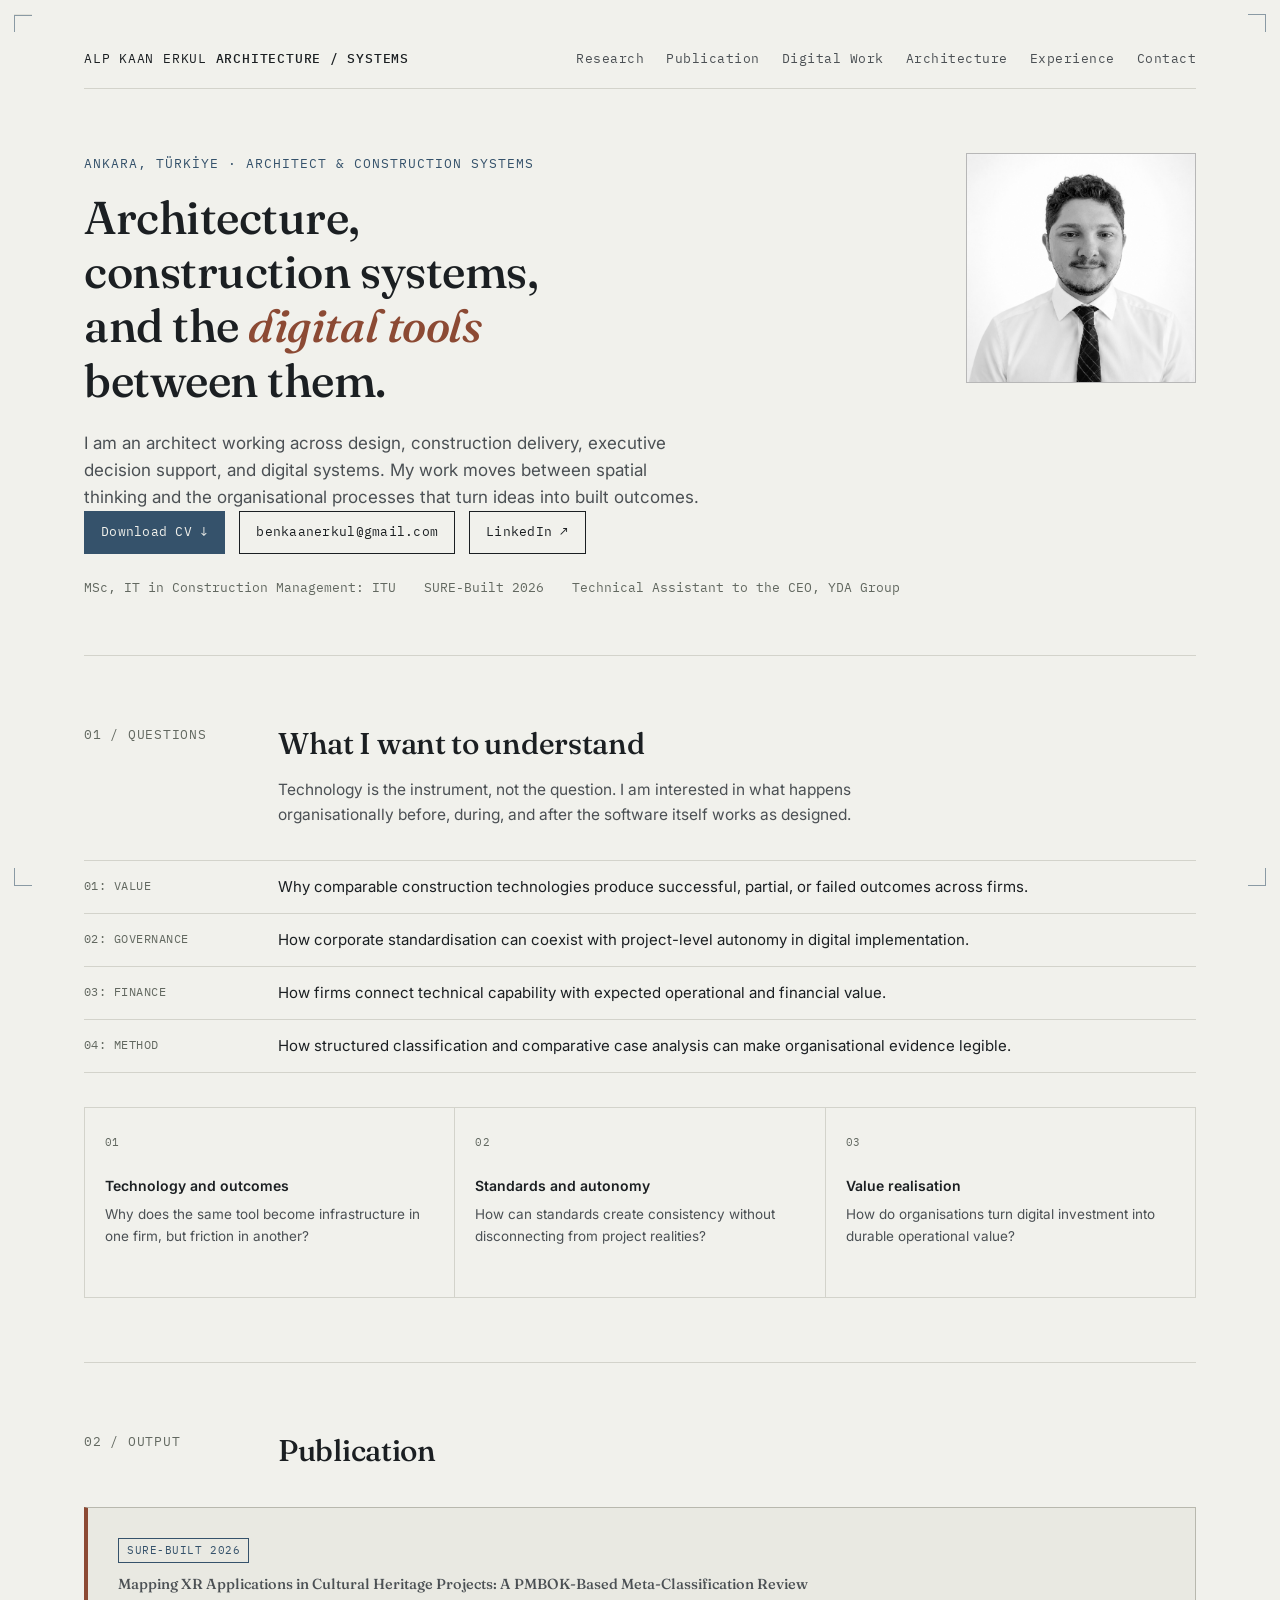
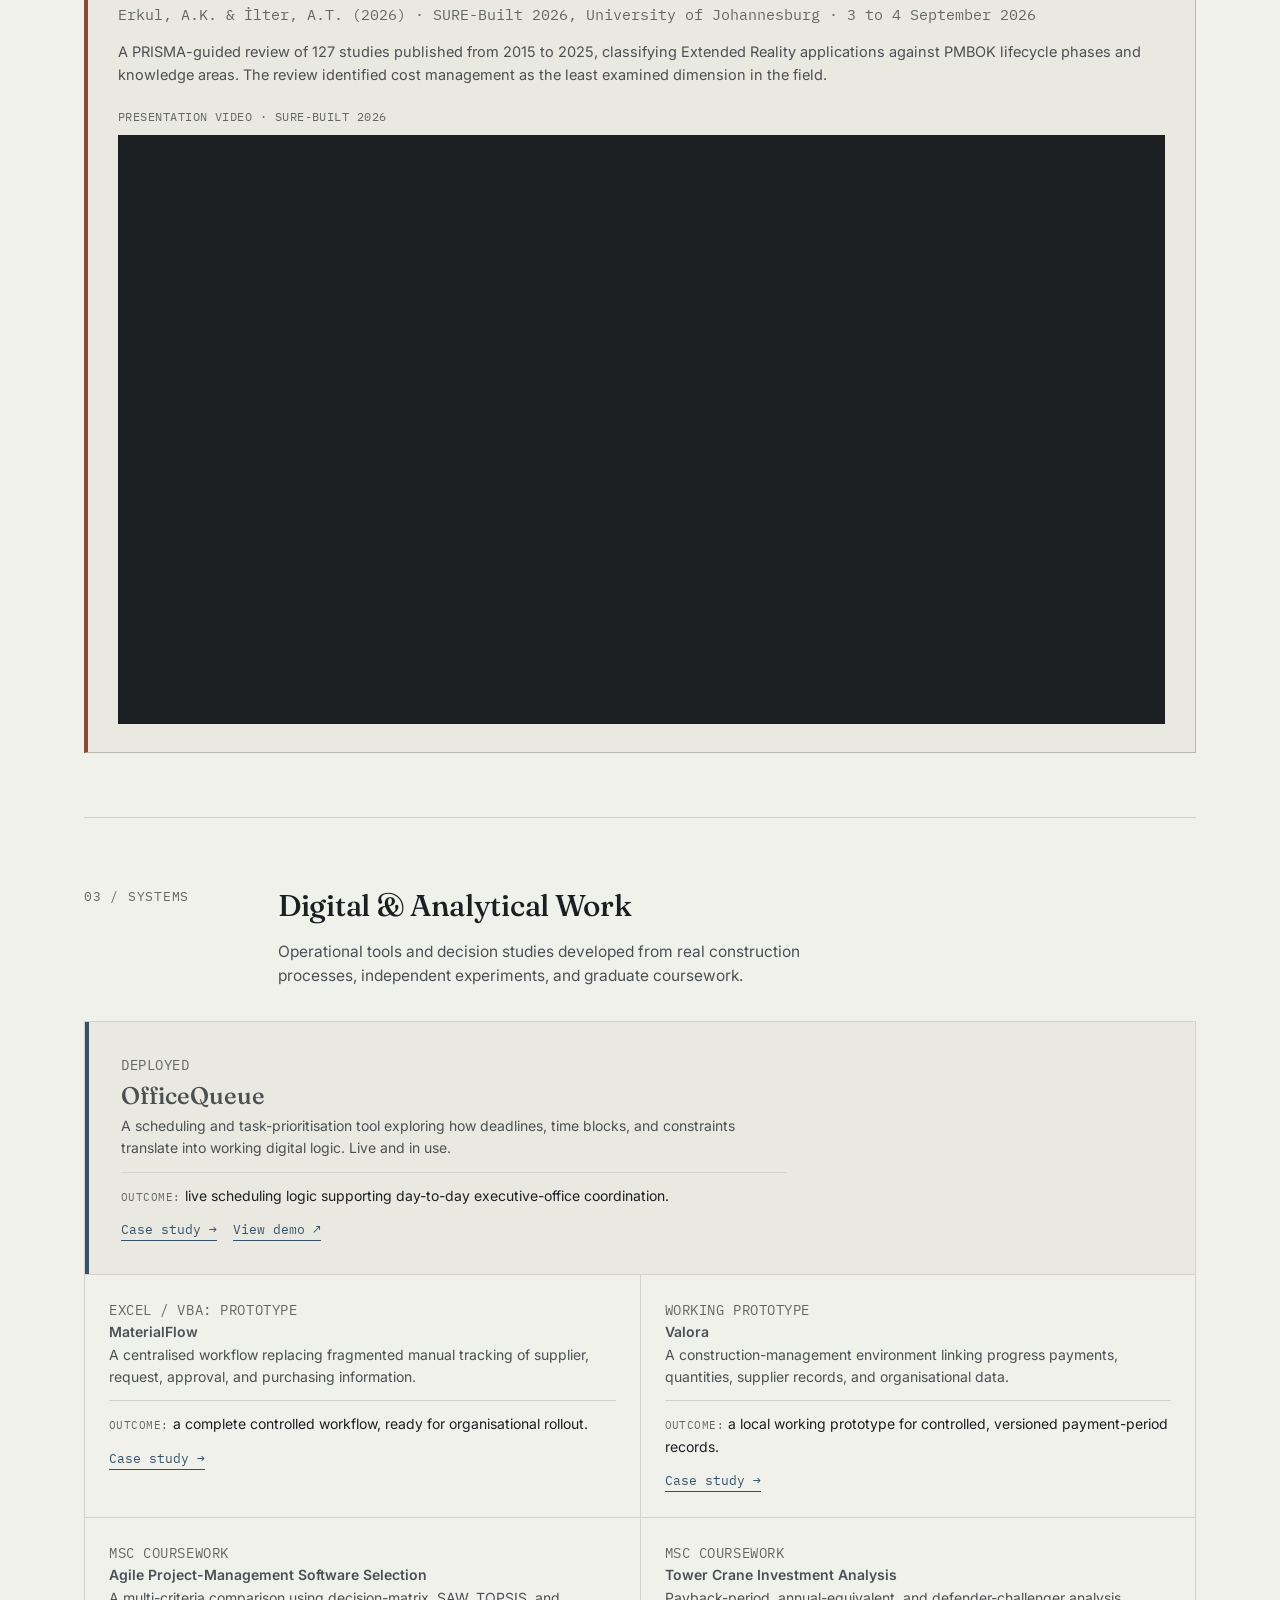
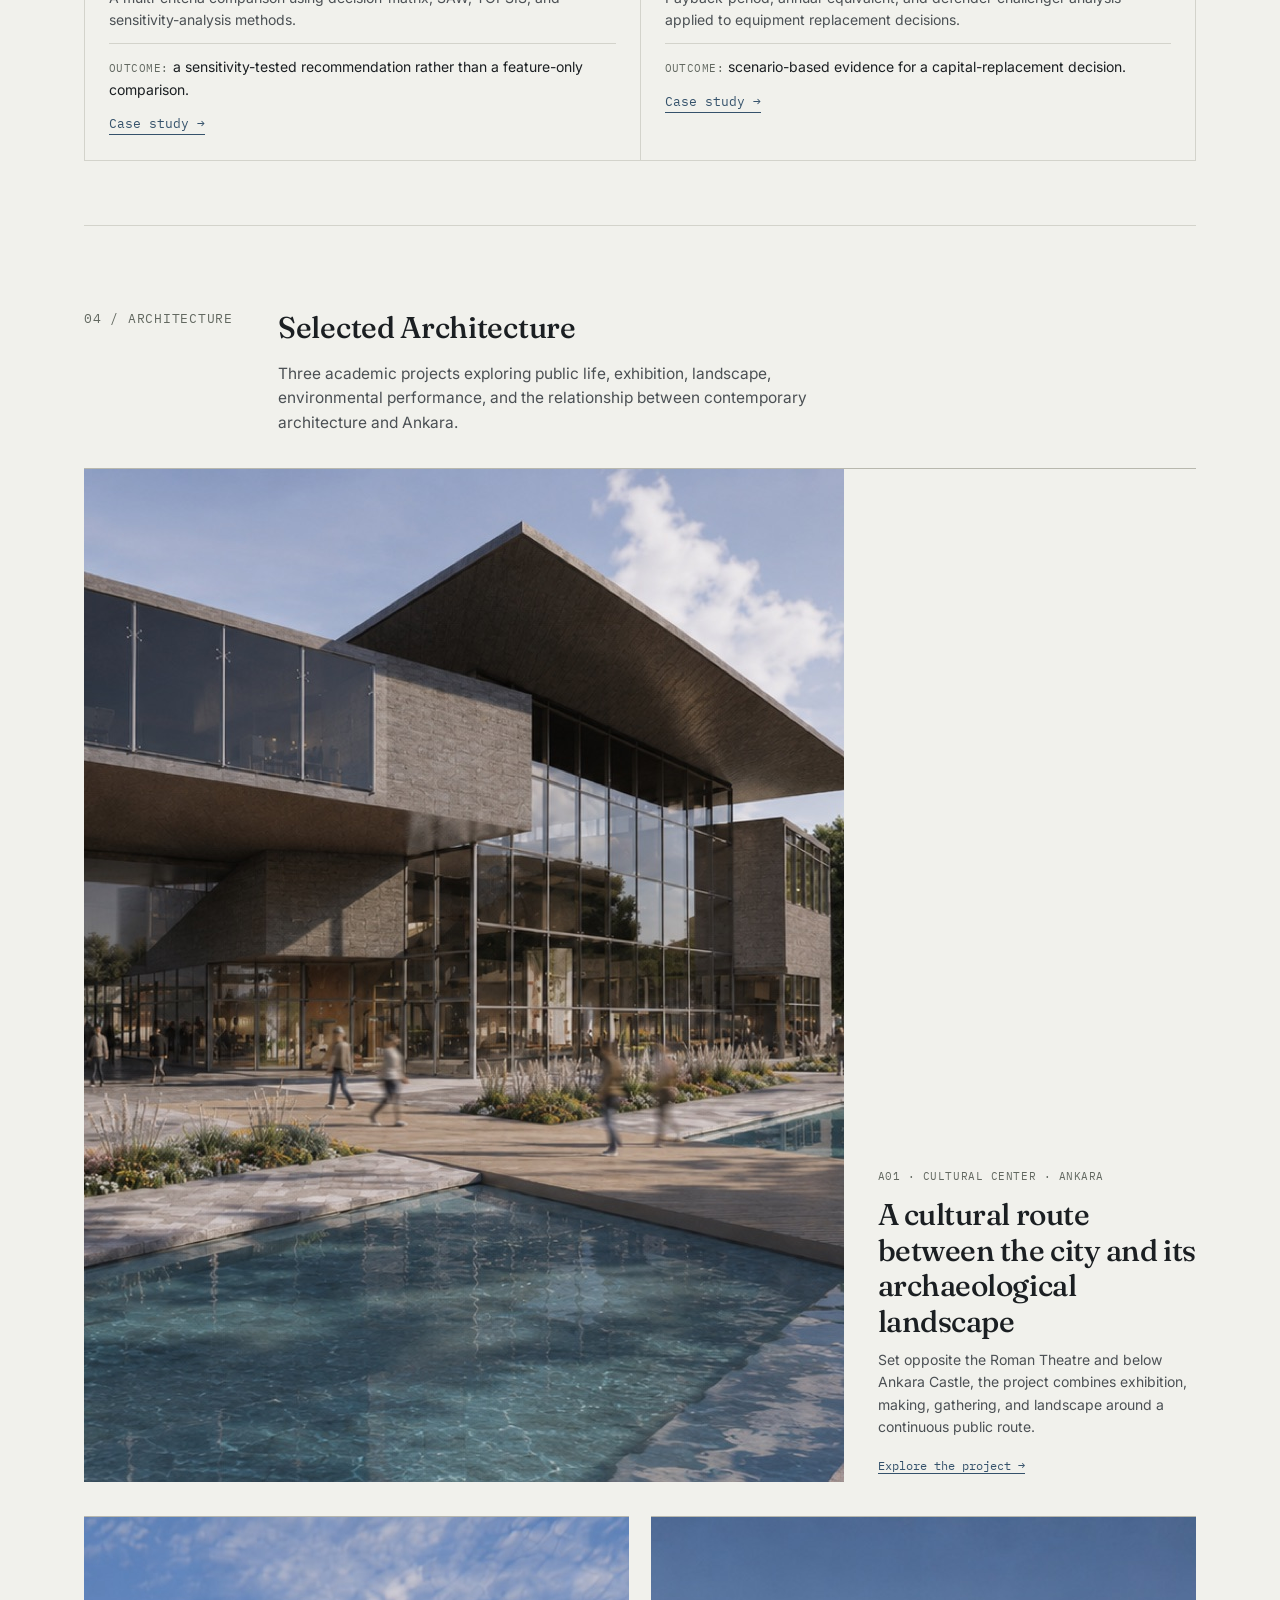
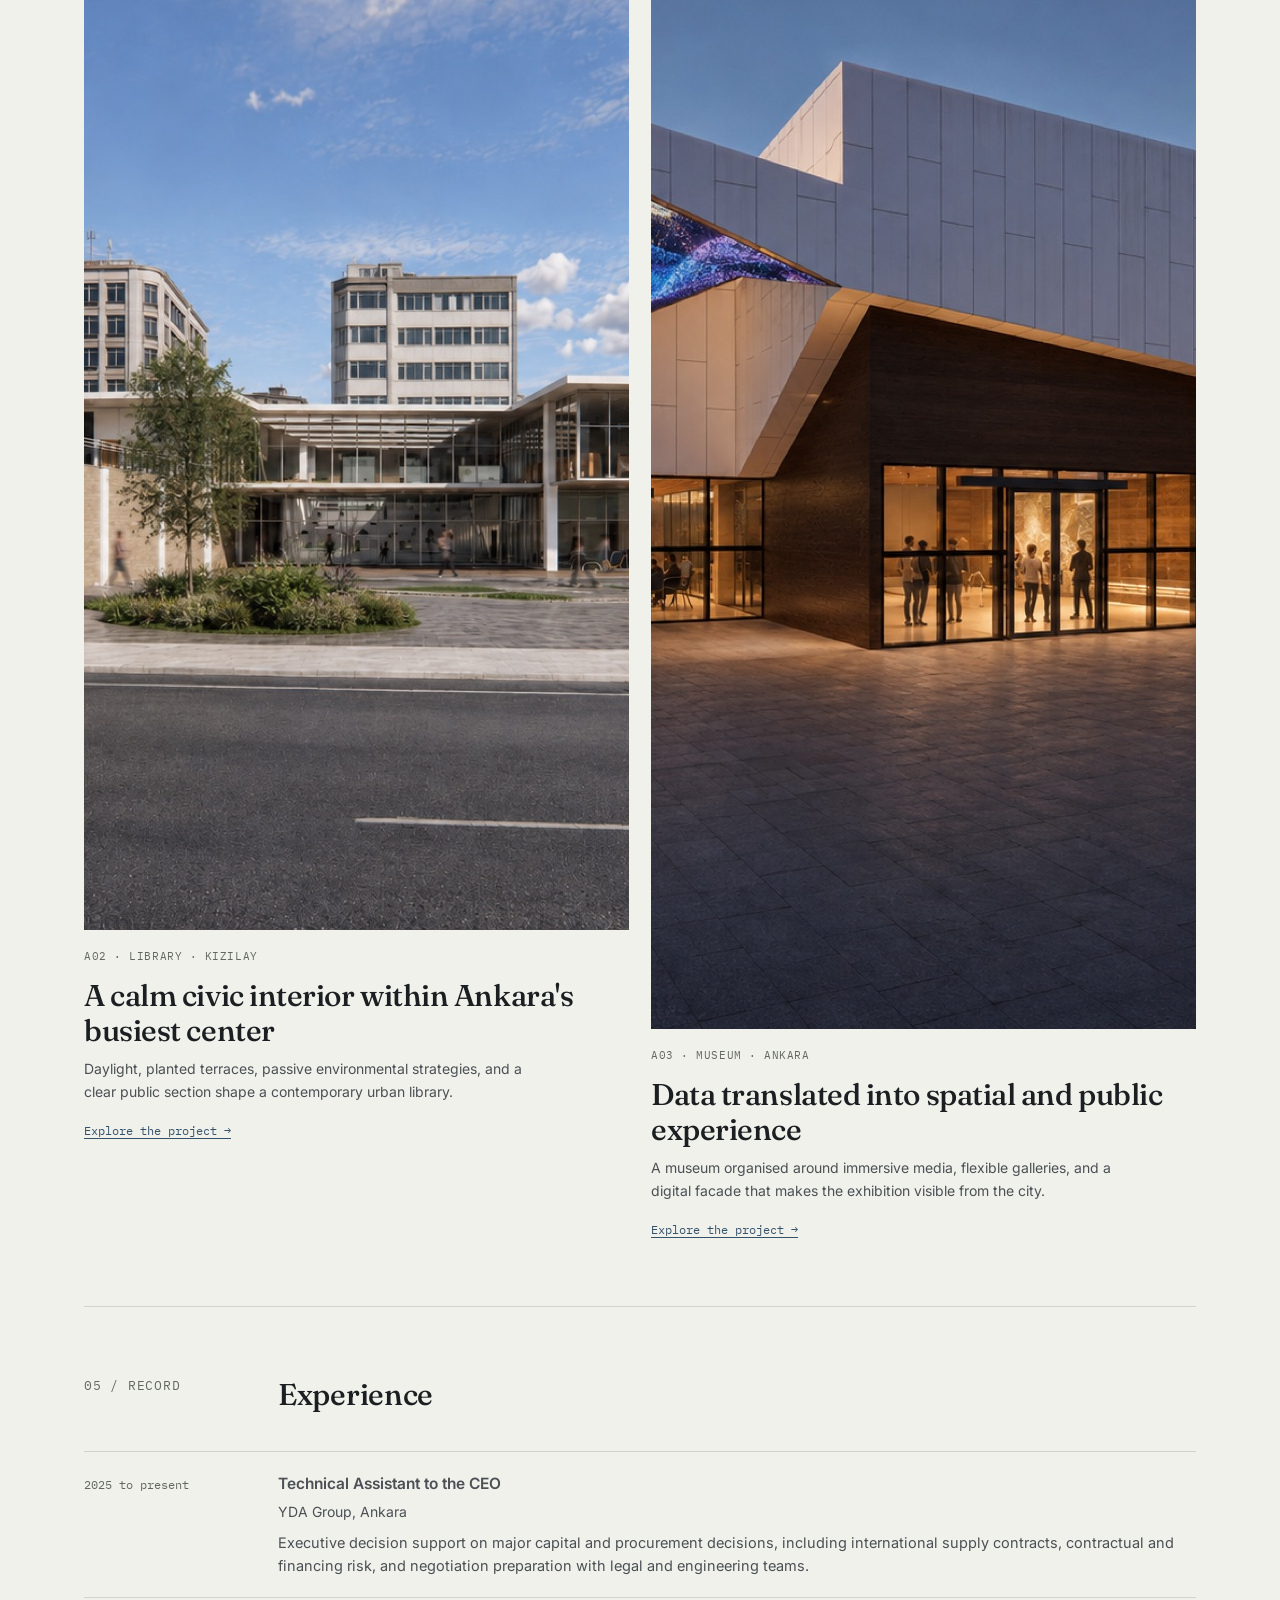
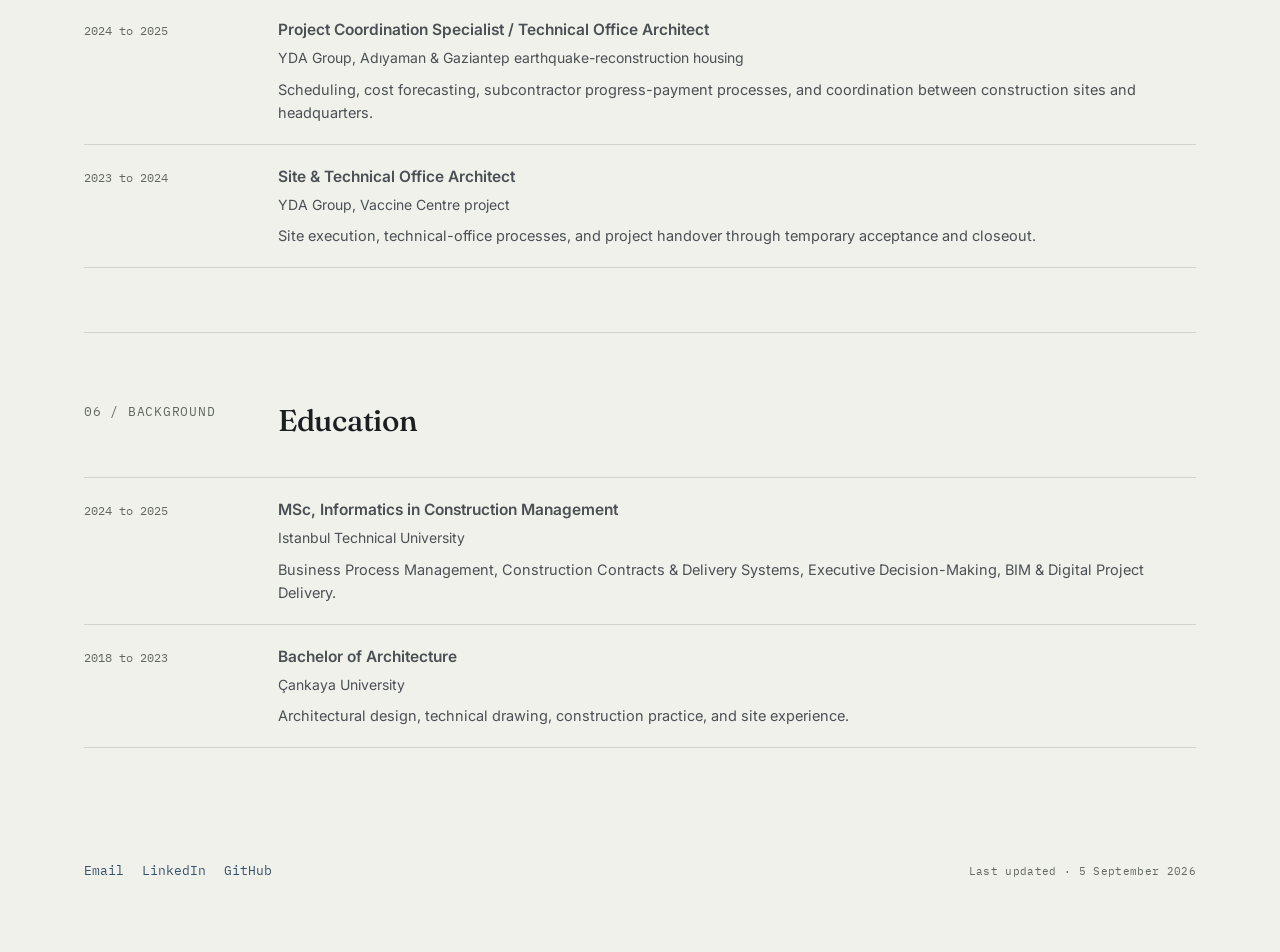
==== commit 0a6ed95a: "Reorder portfolio sections and update cultural center feature" ====
--- a/index.html
+++ b/index.html
@@ -11,11 +11,11 @@
 <meta property="og:title" content="Alp Kaan Erkul | Architecture, Construction Systems &amp; Digital Work">
 <meta property="og:description" content="Selected architectural projects, construction systems, research, and digital work.">
 <meta property="og:url" content="https://alpkaanerkul.github.io/">
-<meta property="og:image" content="https://alpkaanerkul.github.io/assets/architecture/cultural-center-cover.jpg">
+<meta property="og:image" content="https://alpkaanerkul.github.io/assets/architecture/cultural-center-exterior.jpg">
 <meta name="twitter:card" content="summary_large_image">
 <meta name="twitter:title" content="Alp Kaan Erkul | Architecture, Construction Systems &amp; Digital Work">
 <meta name="twitter:description" content="Selected architectural projects, construction systems, research, and digital work.">
-<meta name="twitter:image" content="https://alpkaanerkul.github.io/assets/architecture/cultural-center-cover.jpg">
+<meta name="twitter:image" content="https://alpkaanerkul.github.io/assets/architecture/cultural-center-exterior.jpg">
 <link rel="preconnect" href="https://fonts.googleapis.com">
 <link rel="preconnect" href="https://fonts.gstatic.com" crossorigin>
 <link href="https://fonts.googleapis.com/css2?family=Fraunces:opsz,wght@9..144,400;9..144,500;9..144,600&amp;family=Inter:wght@400;500;600&amp;family=IBM+Plex+Mono:wght@400;500&amp;display=swap" rel="stylesheet">
@@ -33,9 +33,10 @@
     <div class="masthead-row">
       <a class="wordmark" href="#top" aria-label="Alp Kaan Erkul, home">ALP KAAN ERKUL <strong>ARCHITECTURE / SYSTEMS</strong></a>
       <nav class="top-nav" aria-label="Section navigation">
+        <a href="#research">Research</a>
+        <a href="#publications">Publication</a>
+        <a href="#work">Digital Work</a>
         <a href="#architecture">Architecture</a>
-        <a href="#work">Digital Work</a>
-        <a href="#research">Research</a>
         <a href="#experience">Experience</a>
         <a href="#contact">Contact</a>
       </nav>
@@ -61,20 +62,14 @@
       </div>
       <div class="hero-meta">
         <span>MSc, IT in Construction Management: ITU</span>
-        <span>SURE-Built 2026: accepted oral presentation</span>
+        <span>SURE-Built 2026</span>
         <span>Technical Assistant to the CEO, YDA Group</span>
       </div>
-      <figure class="hero-cover">
-        <a href="projects/cultural-center.html" aria-label="View the Ankara Cultural Center project">
-          <img src="assets/architecture/cultural-center-cover.jpg" alt="Interior of the Ankara Cultural Center framing Ankara Castle and the Roman Theatre" width="1800" height="1013" fetchpriority="high">
-        </a>
-        <figcaption><span>Featured project · Ankara Cultural Center</span><a href="projects/cultural-center.html">View project &rarr;</a></figcaption>
-      </figure>
     </section>
 
     <section id="architecture" aria-labelledby="architecture-h" class="architecture-section">
       <div class="section-head">
-        <p class="section-label">01 / Architecture</p>
+        <p class="section-label">04 / Architecture</p>
         <div>
           <h2 class="section-title" id="architecture-h">Selected Architecture</h2>
           <p class="section-intro">Three academic projects exploring public life, exhibition, landscape, environmental performance, and the relationship between contemporary architecture and Ankara.</p>
@@ -82,7 +77,7 @@
       </div>
       <div class="architecture-grid">
         <article class="architecture-card architecture-featured">
-          <a class="architecture-image" href="projects/cultural-center.html"><img src="assets/architecture/cultural-center-interior.jpg" alt="Multi-level entrance hall of the Ankara Cultural Center" width="1800" height="1013" loading="lazy"></a>
+          <a class="architecture-image" href="projects/cultural-center.html"><img src="assets/architecture/cultural-center-exterior.jpg" alt="Ankara Cultural Center with reflecting pools and landscape" width="1800" height="1013" loading="lazy"></a>
           <div class="architecture-copy">
             <p class="project-index">A01 · Cultural Center · Ankara</p>
             <h3><a href="projects/cultural-center.html">A cultural route between the city and its archaeological landscape</a></h3>
@@ -113,7 +108,7 @@
 
     <section id="work" aria-labelledby="work-h">
       <div class="section-head">
-        <p class="section-label">02 / Systems</p>
+        <p class="section-label">03 / Systems</p>
         <div><h2 class="section-title" id="work-h">Digital &amp; Analytical Work</h2><p class="section-intro">Operational tools and decision studies developed from real construction processes, independent experiments, and graduate coursework.</p></div>
       </div>
       <div class="proj-grid">
@@ -131,9 +126,9 @@
     </section>
 
     <section id="publications" aria-labelledby="pub-h">
-      <div class="section-head"><p class="section-label">03 / Output</p><div><h2 class="section-title" id="pub-h">Publication</h2></div></div>
+      <div class="section-head"><p class="section-label">02 / Output</p><div><h2 class="section-title" id="pub-h">Publication</h2></div></div>
       <div class="pub">
-        <span class="pub-status">Accepted: oral presentation</span>
+        <span class="pub-status">SURE-Built 2026</span>
         <p class="pub-title">Mapping XR Applications in Cultural Heritage Projects: A PMBOK-Based Meta-Classification Review</p>
         <p class="pub-meta">Erkul, A.K. &amp; İlter, A.T. (2026) · SURE-Built 2026, University of Johannesburg · 3 to 4 September 2026</p>
         <p>A PRISMA-guided review of 127 studies published from 2015 to 2025, classifying Extended Reality applications against PMBOK lifecycle phases and knowledge areas. The review identified cost management as the least examined dimension in the field.</p>
@@ -143,7 +138,7 @@
     </section>
 
     <section id="research" aria-labelledby="research-h">
-      <div class="section-head"><p class="section-label">04 / Questions</p><div><h2 class="section-title" id="research-h">What I want to understand</h2><p class="section-intro">Technology is the instrument, not the question. I am interested in what happens organisationally before, during, and after the software itself works as designed.</p></div></div>
+      <div class="section-head"><p class="section-label">01 / Questions</p><div><h2 class="section-title" id="research-h">What I want to understand</h2><p class="section-intro">Technology is the instrument, not the question. I am interested in what happens organisationally before, during, and after the software itself works as designed.</p></div></div>
       <ul class="interest-list">
         <li><span class="tag">01: VALUE</span><span>Why comparable construction technologies produce successful, partial, or failed outcomes across firms.</span></li>
         <li><span class="tag">02: GOVERNANCE</span><span>How corporate standardisation can coexist with project-level autonomy in digital implementation.</span></li>
--- a/style.css
+++ b/style.css
@@ -788,6 +788,13 @@
   .hero-cover figcaption a{ text-decoration:none; }
 
   .architecture-section{ padding-top:78px; }
+  main{ display:flex; flex-direction:column; }
+  #research{ order:1; }
+  #publications{ order:2; }
+  #work{ order:3; }
+  #architecture{ order:4; }
+  #experience{ order:5; }
+  #education{ order:6; }
   .architecture-grid{
     display:grid;
     grid-template-columns:repeat(2, minmax(0,1fr));
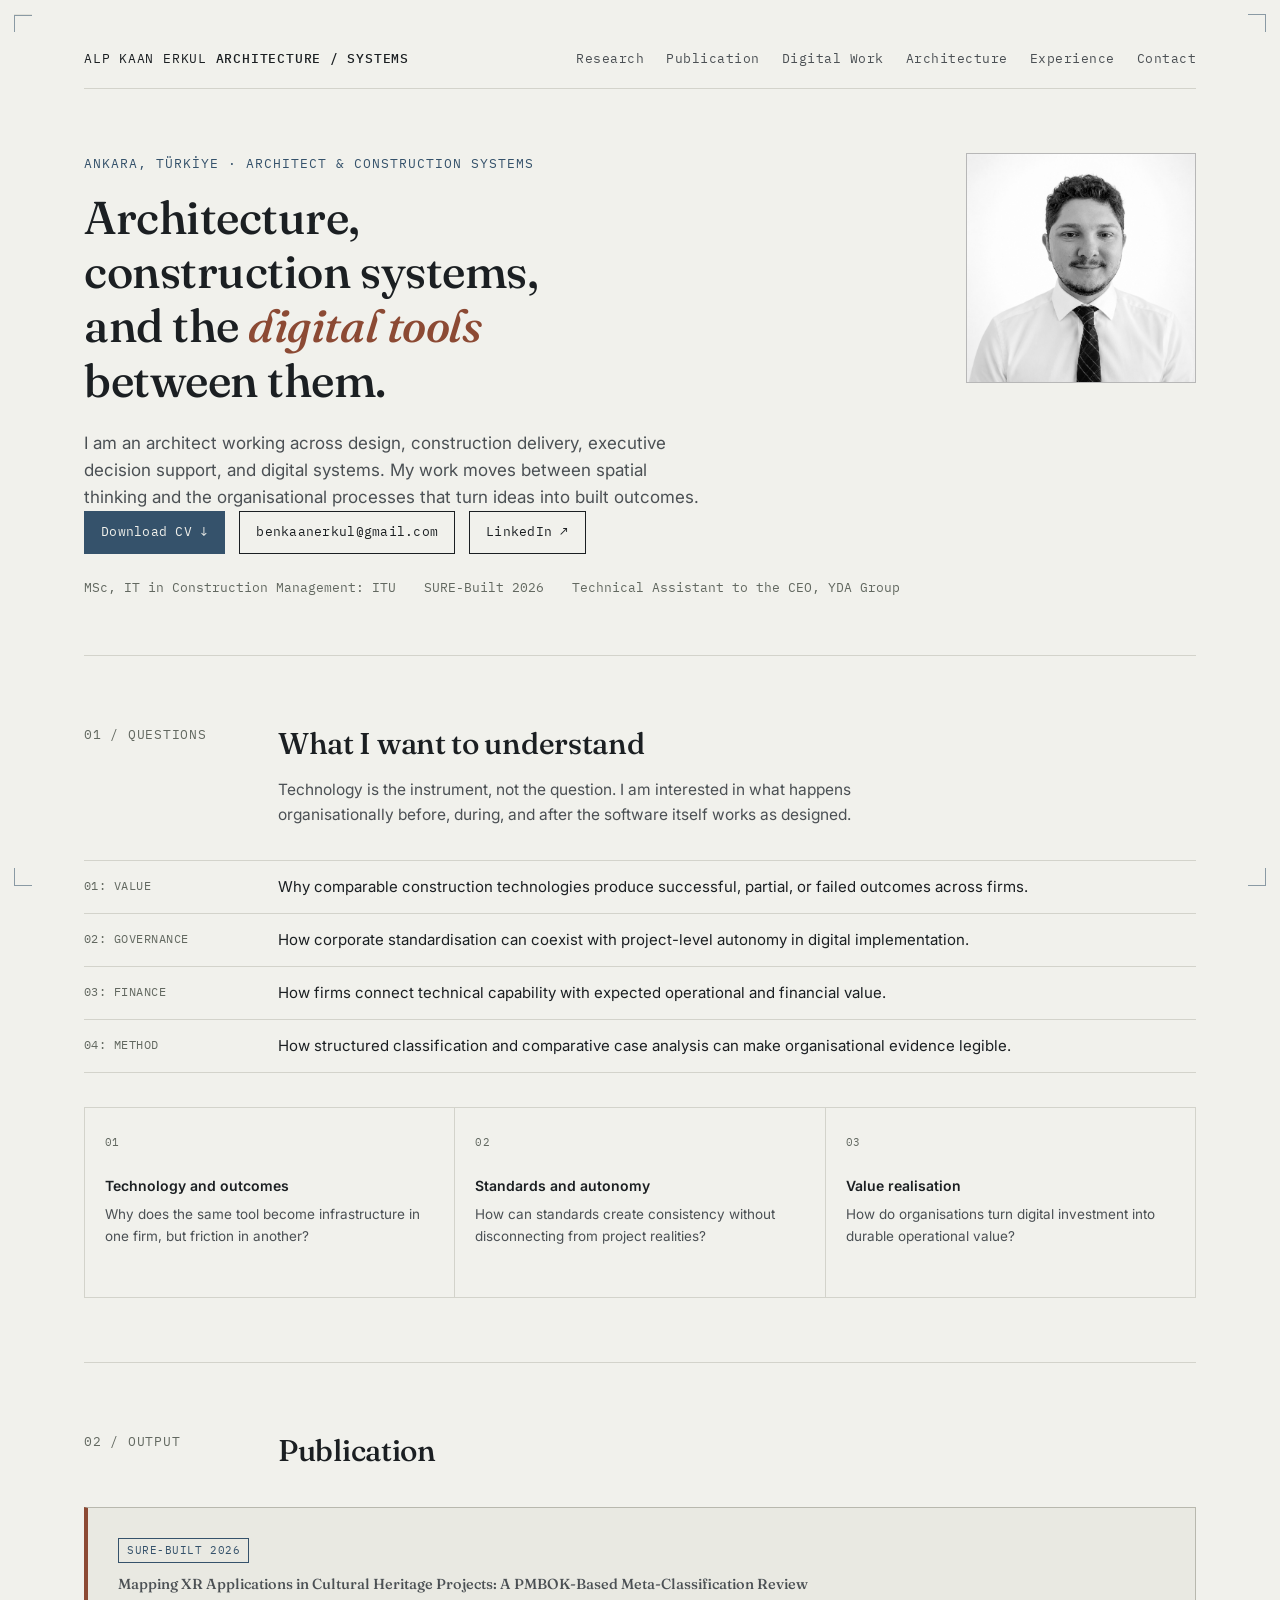
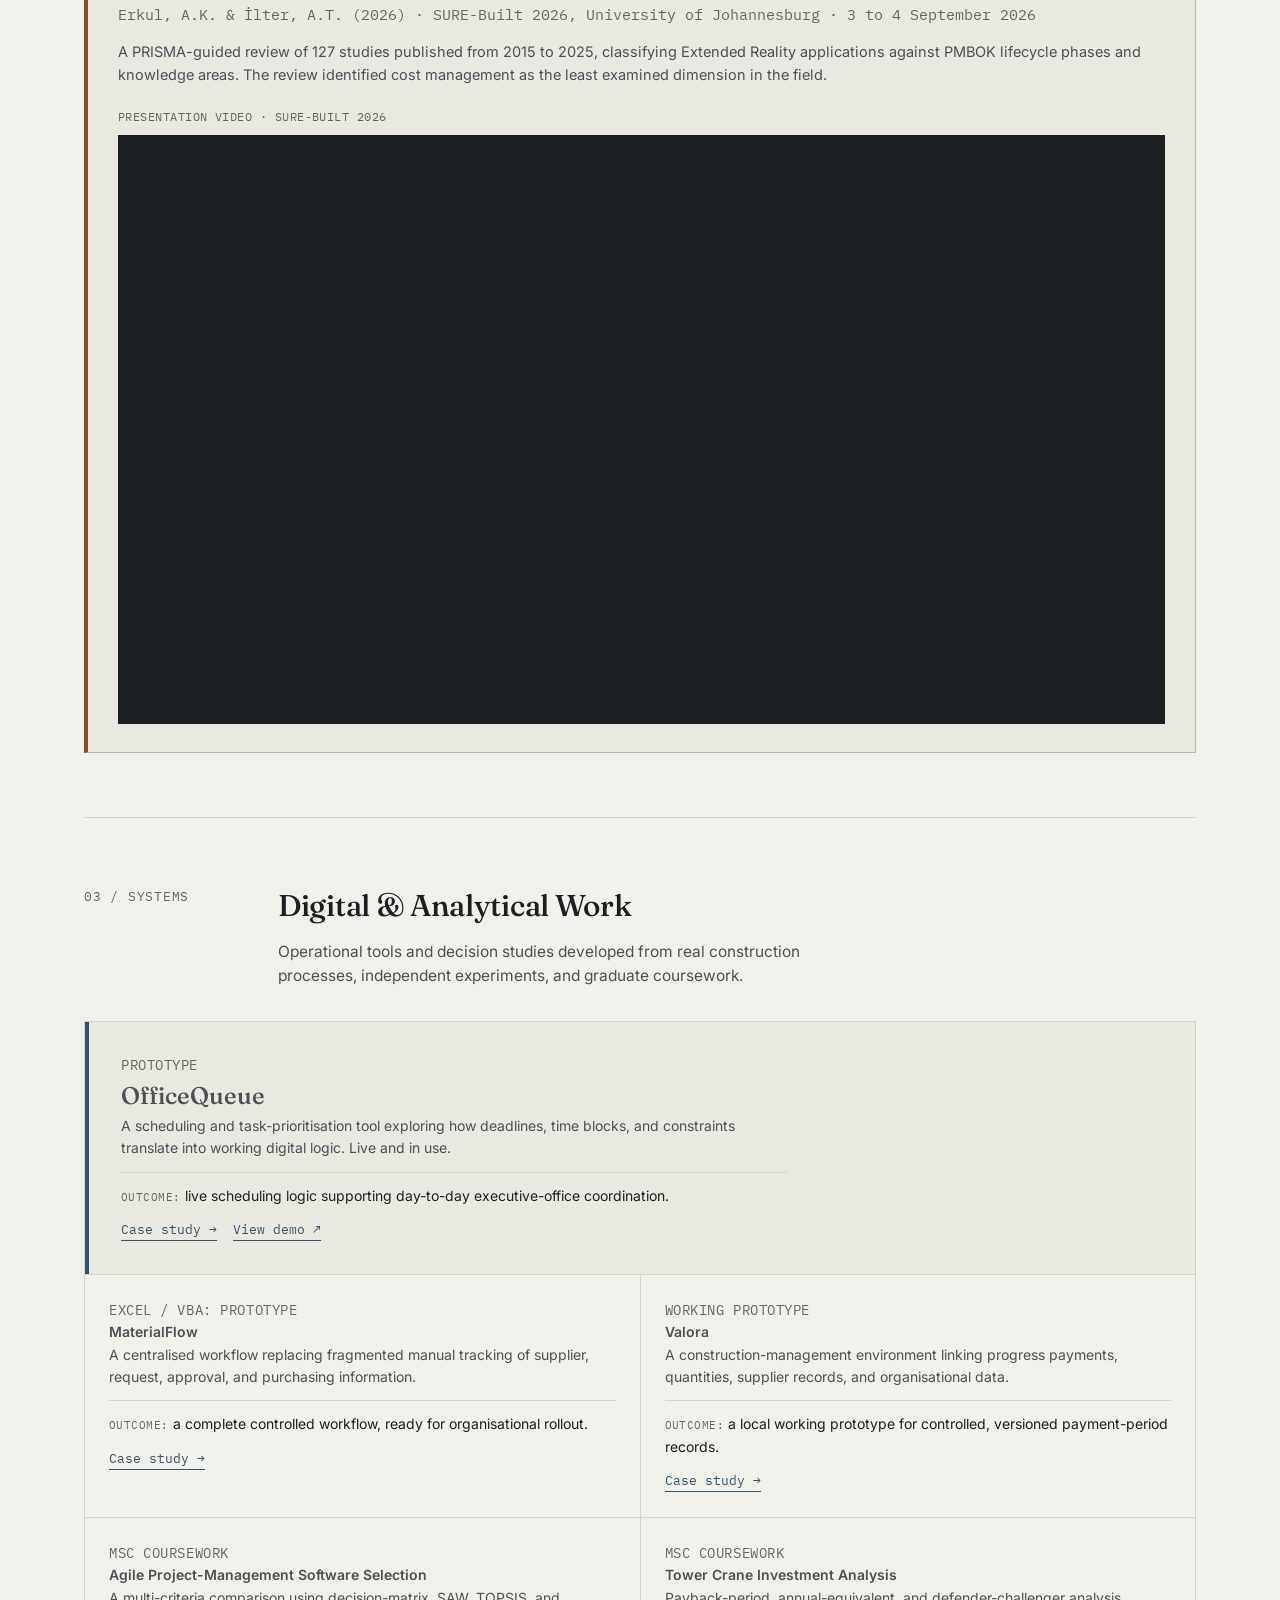
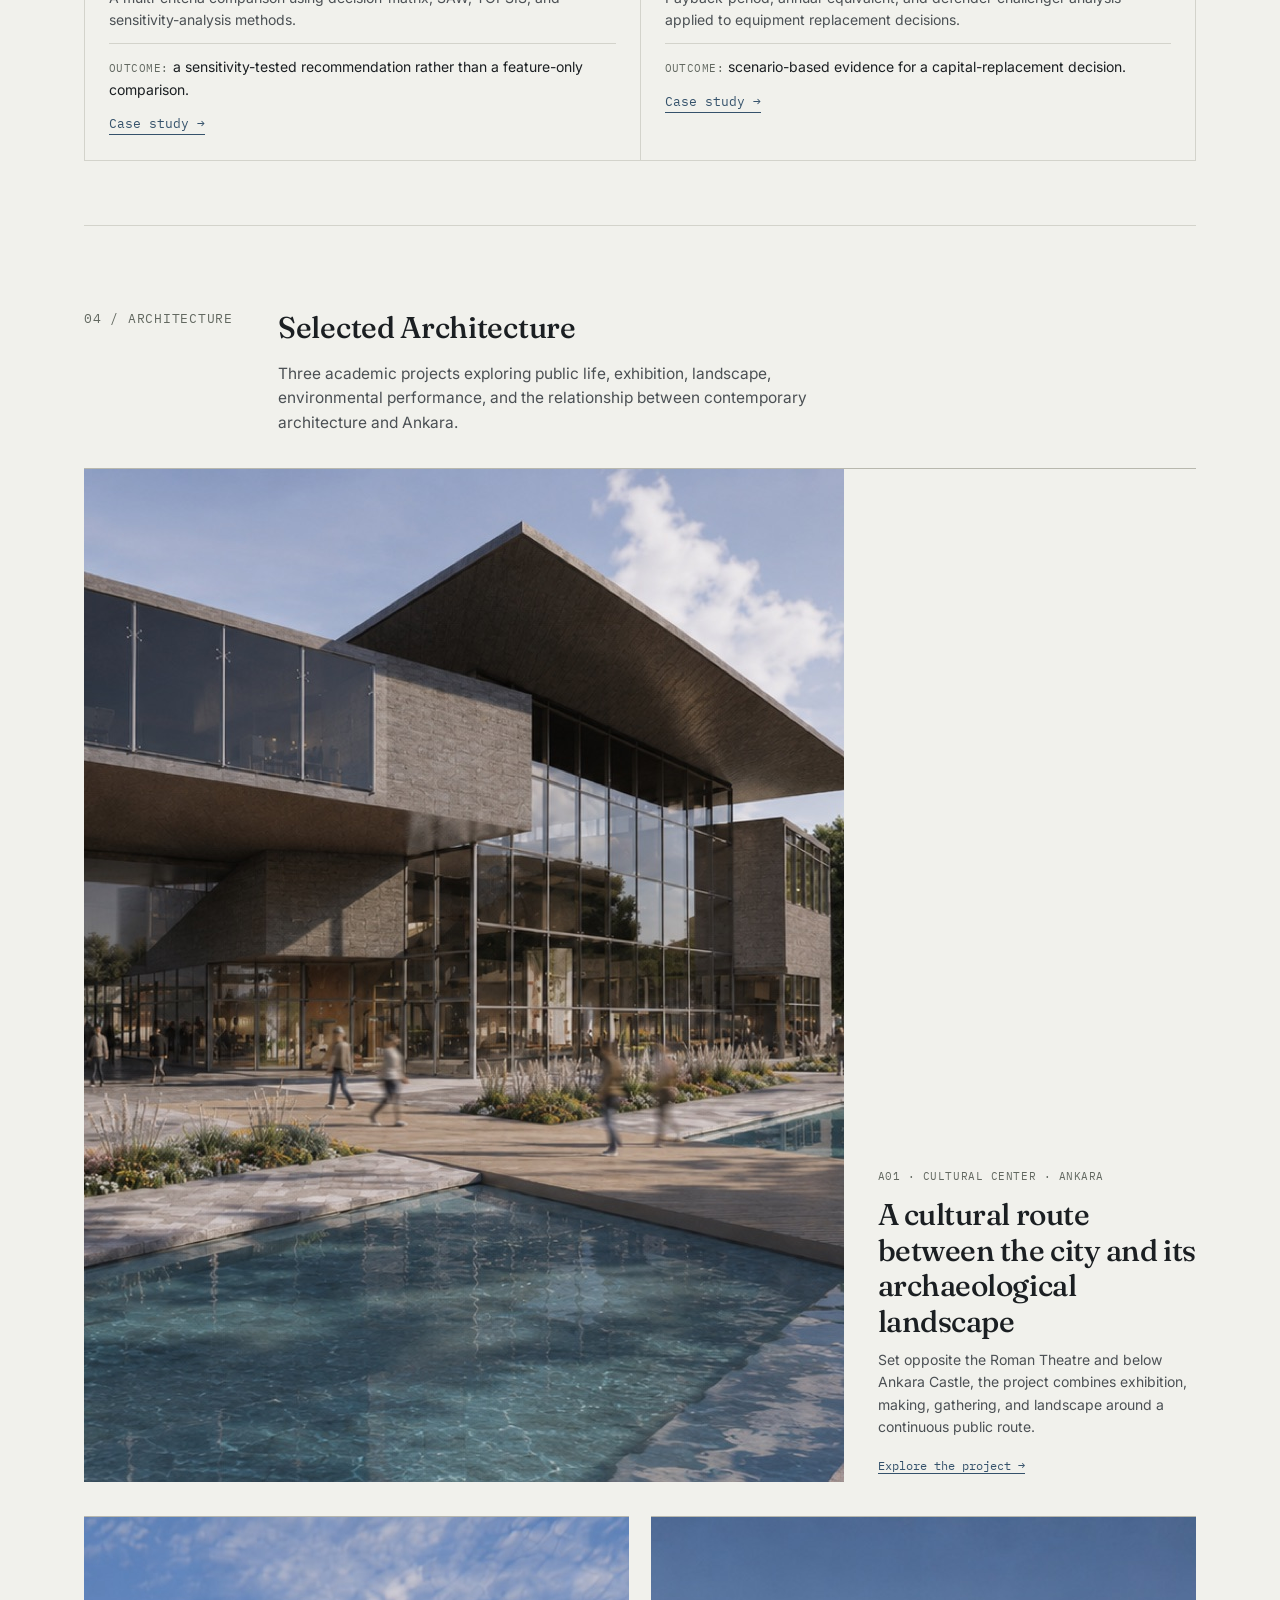
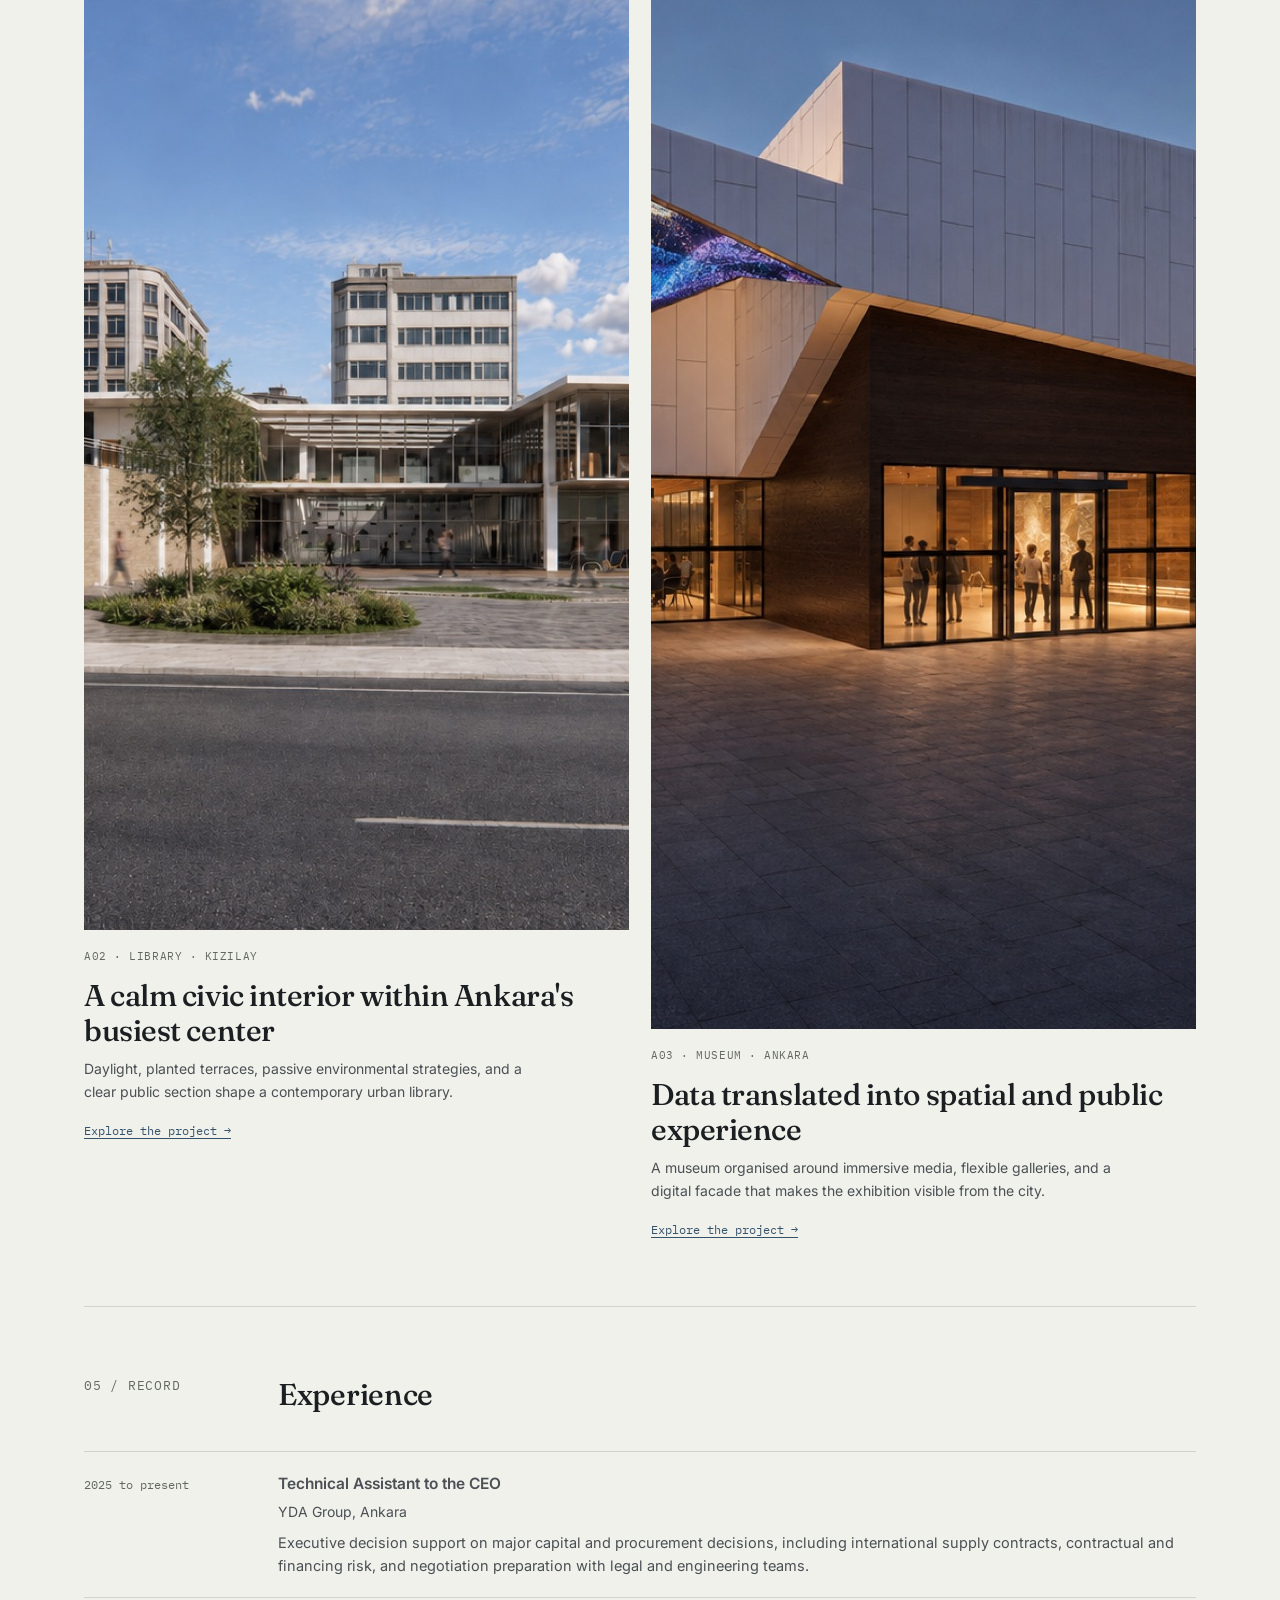
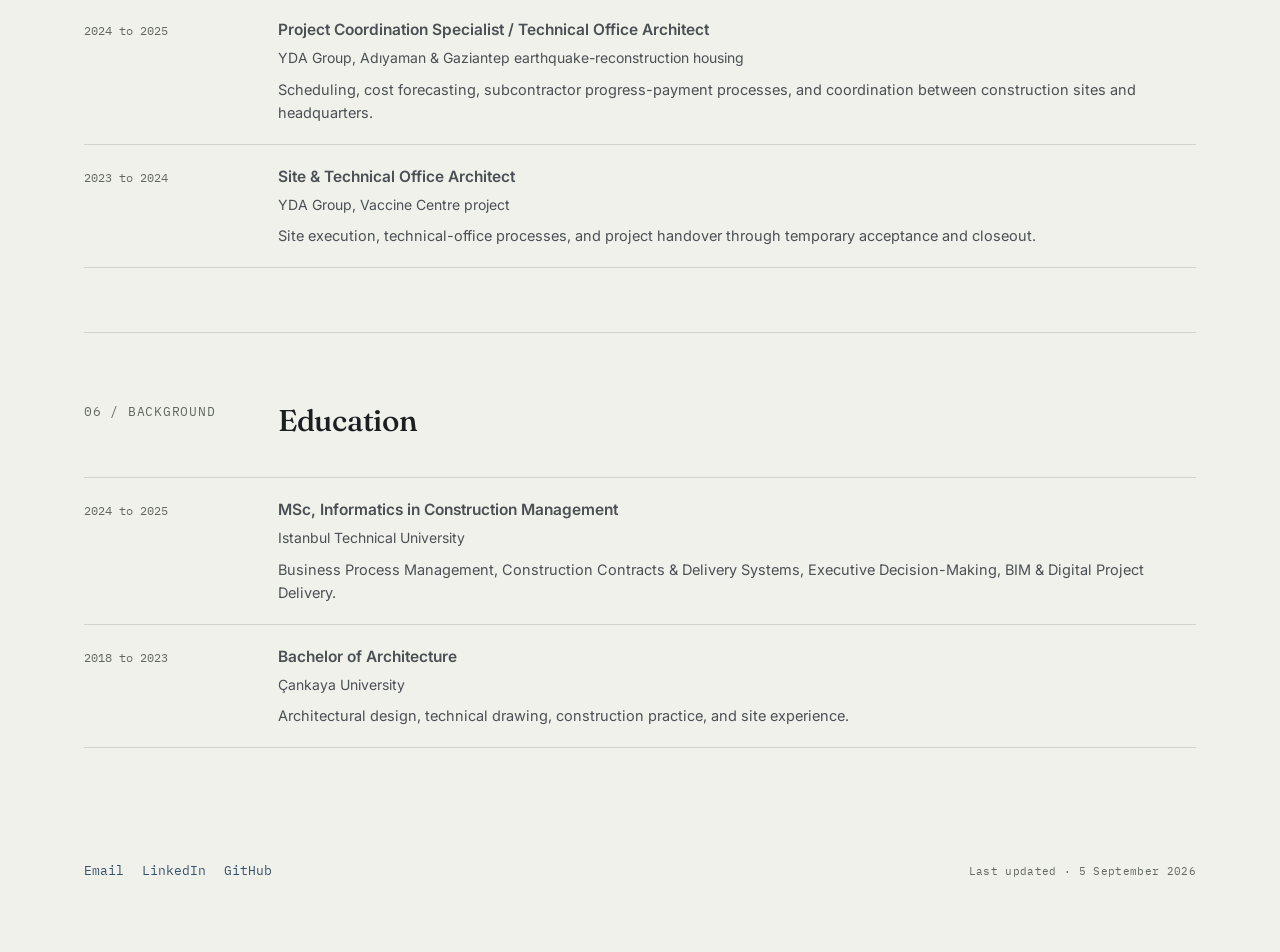
==== commit 6d21ae35: "Clarify OfficeQueue prototype status" ====
--- a/index.html
+++ b/index.html
@@ -113,7 +113,7 @@
       </div>
       <div class="proj-grid">
         <div class="proj proj-featured">
-          <p class="proj-tag">Deployed</p><p class="proj-title">OfficeQueue</p>
+          <p class="proj-tag">Prototype</p><p class="proj-title">OfficeQueue</p>
           <p>A scheduling and task-prioritisation tool exploring how deadlines, time blocks, and constraints translate into working digital logic. Live and in use.</p>
           <p class="proj-impact"><span>Outcome:</span> live scheduling logic supporting day-to-day executive-office coordination.</p>
           <a class="proj-link" href="projects/officequeue.html">Case study &rarr;</a><a class="proj-link proj-link-secondary" href="https://office-queue.vercel.app/demo" target="_blank" rel="noopener">View demo ↗</a>
